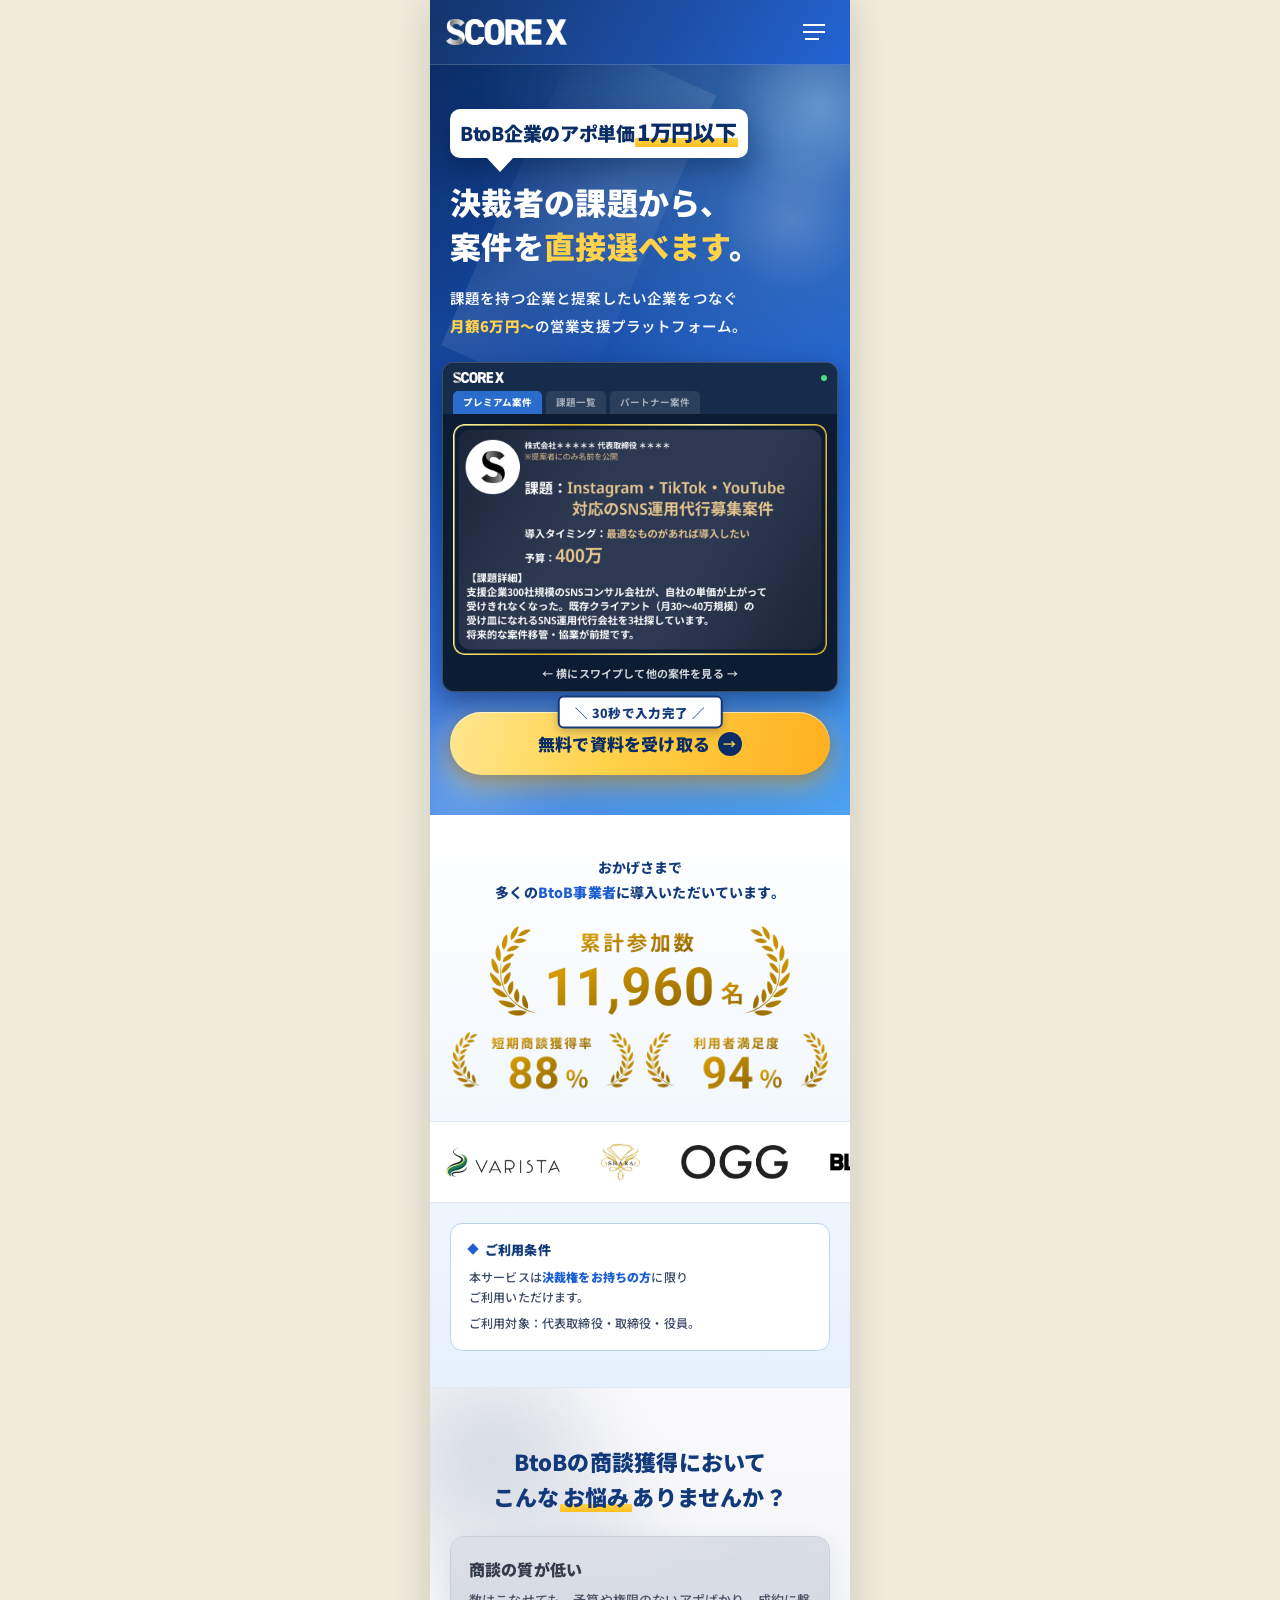
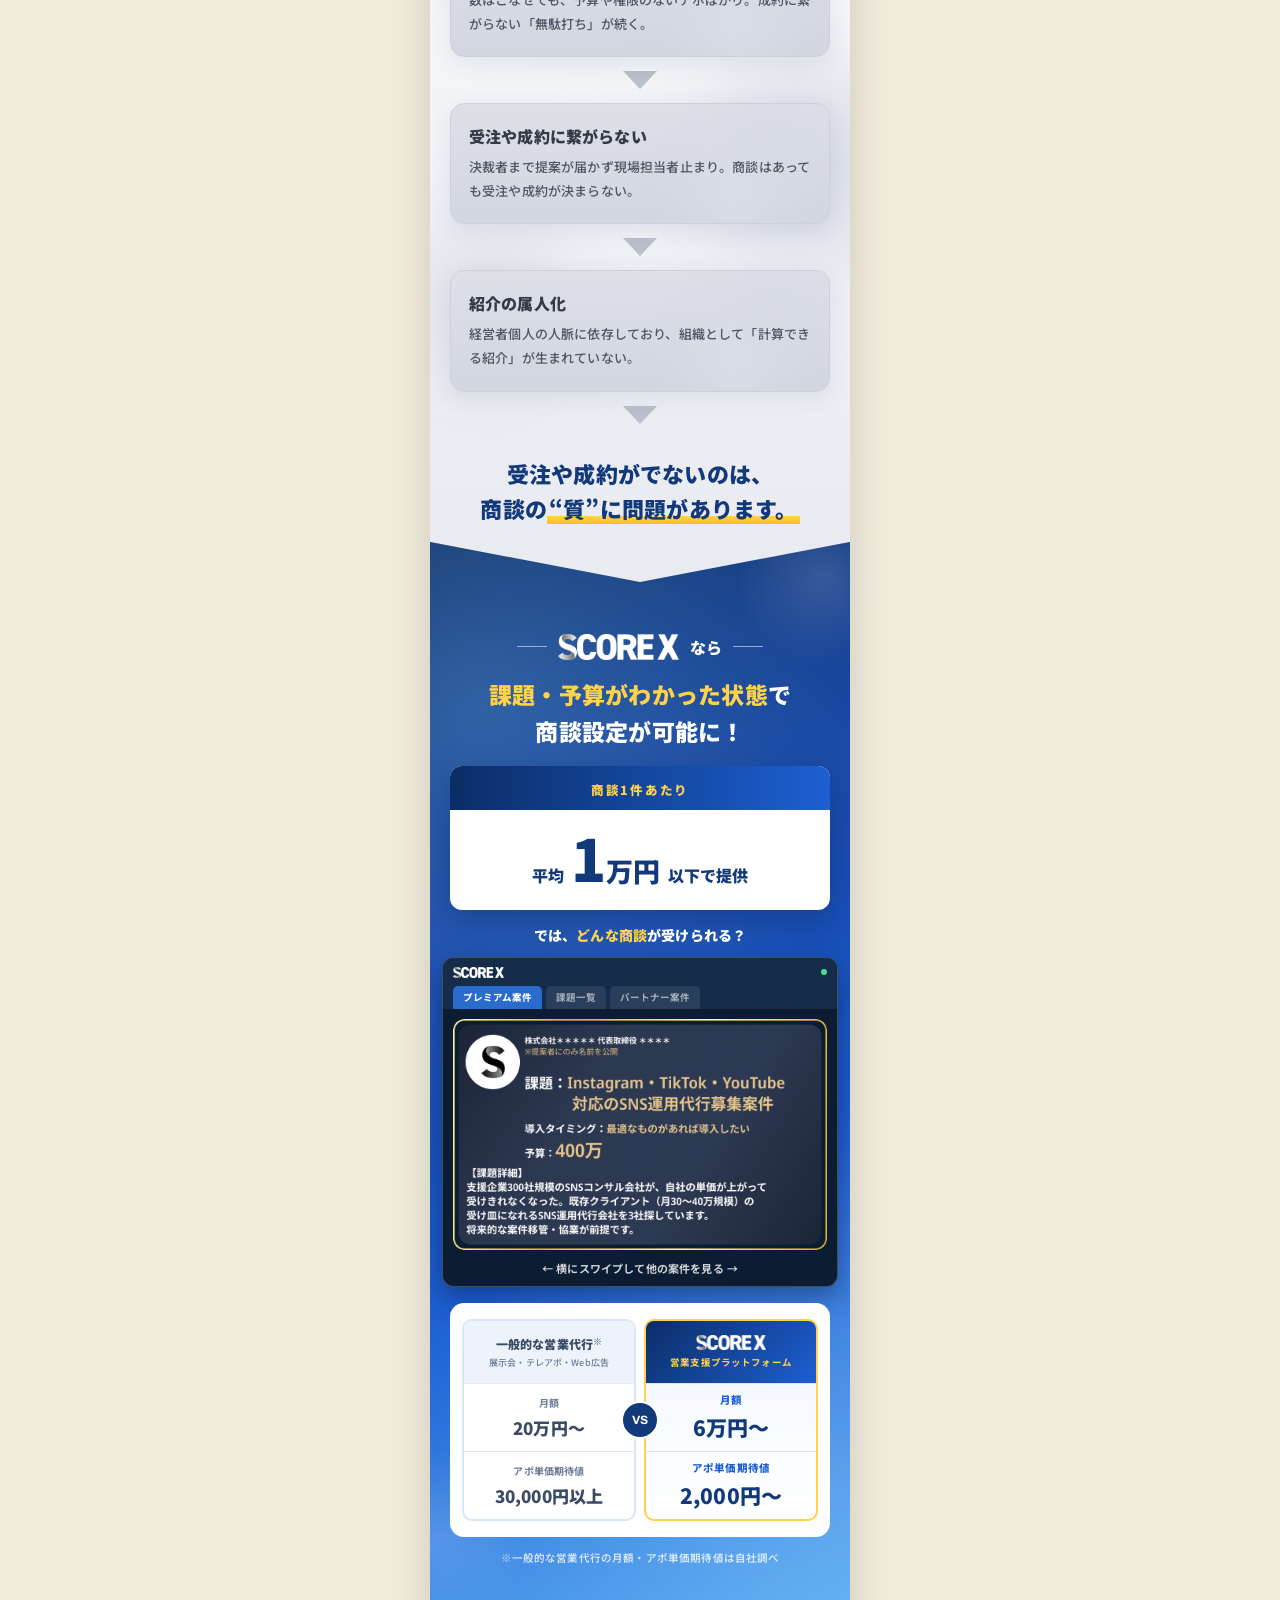
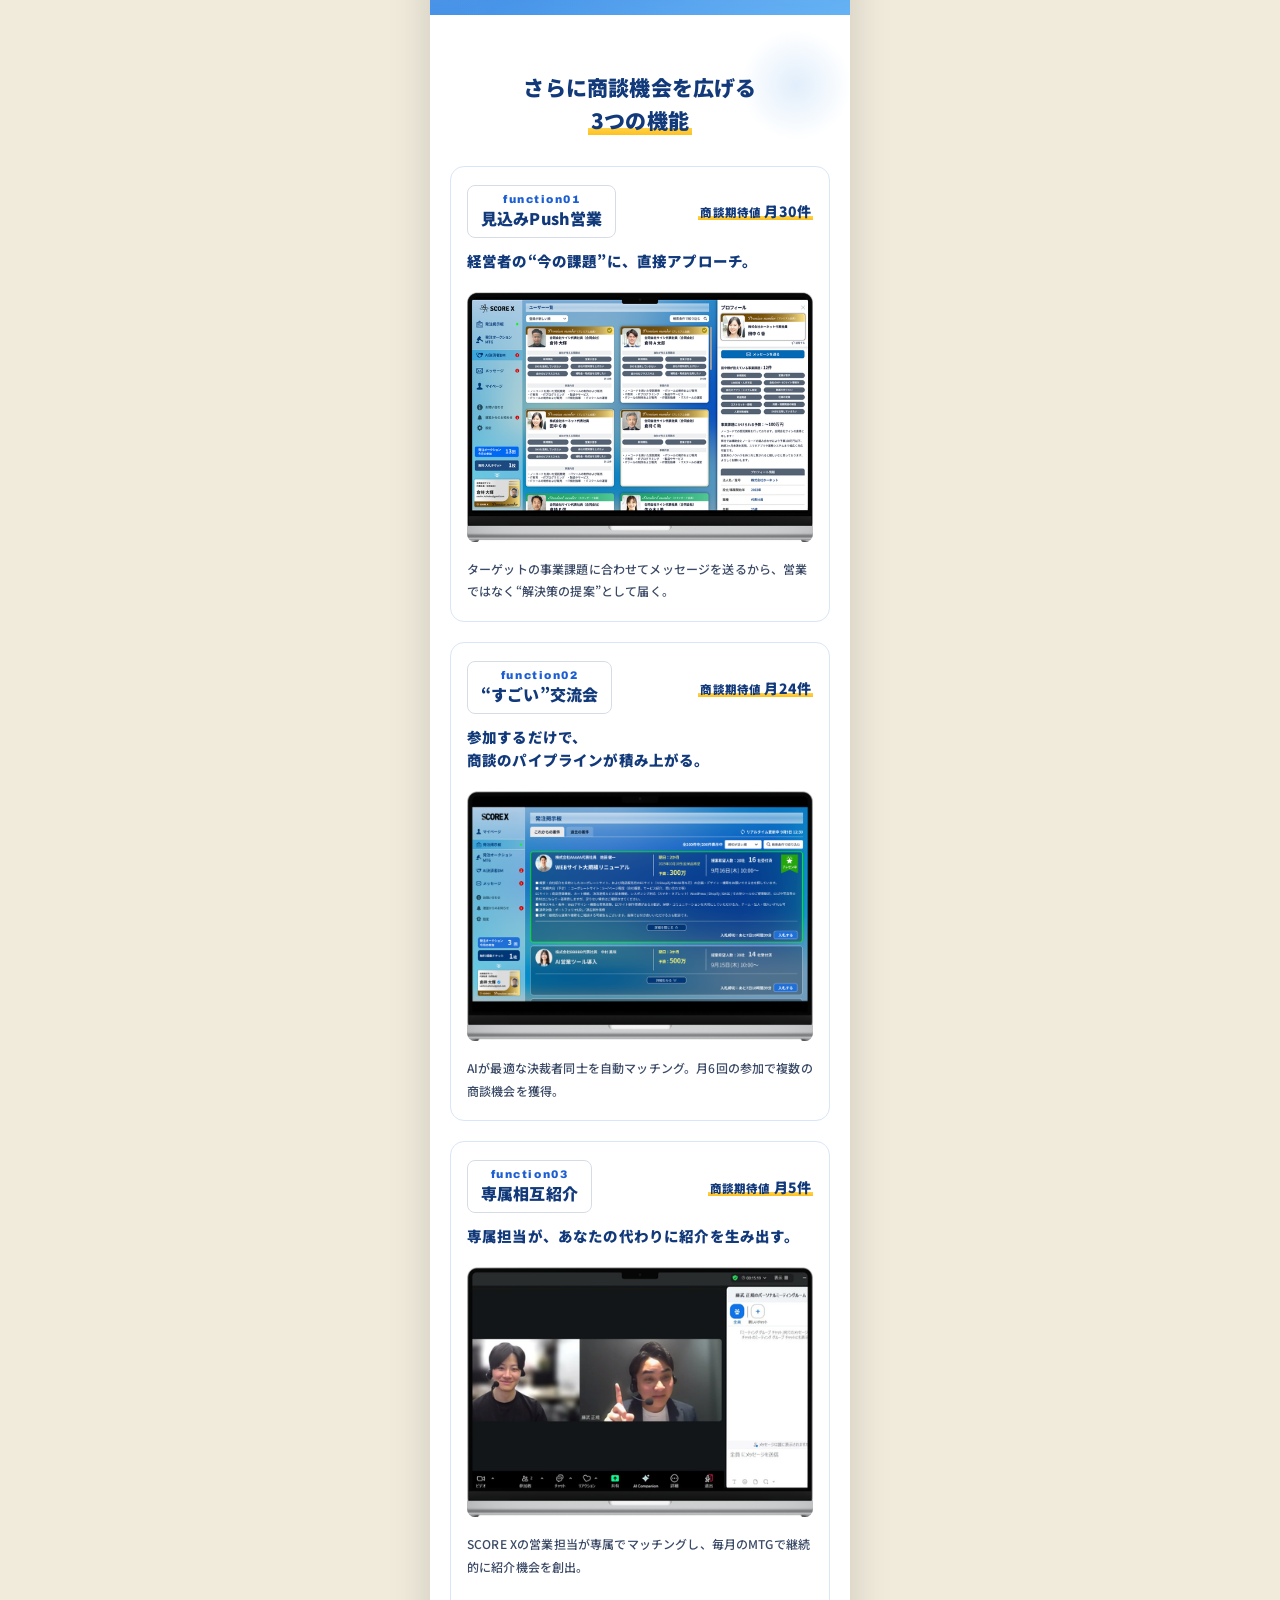
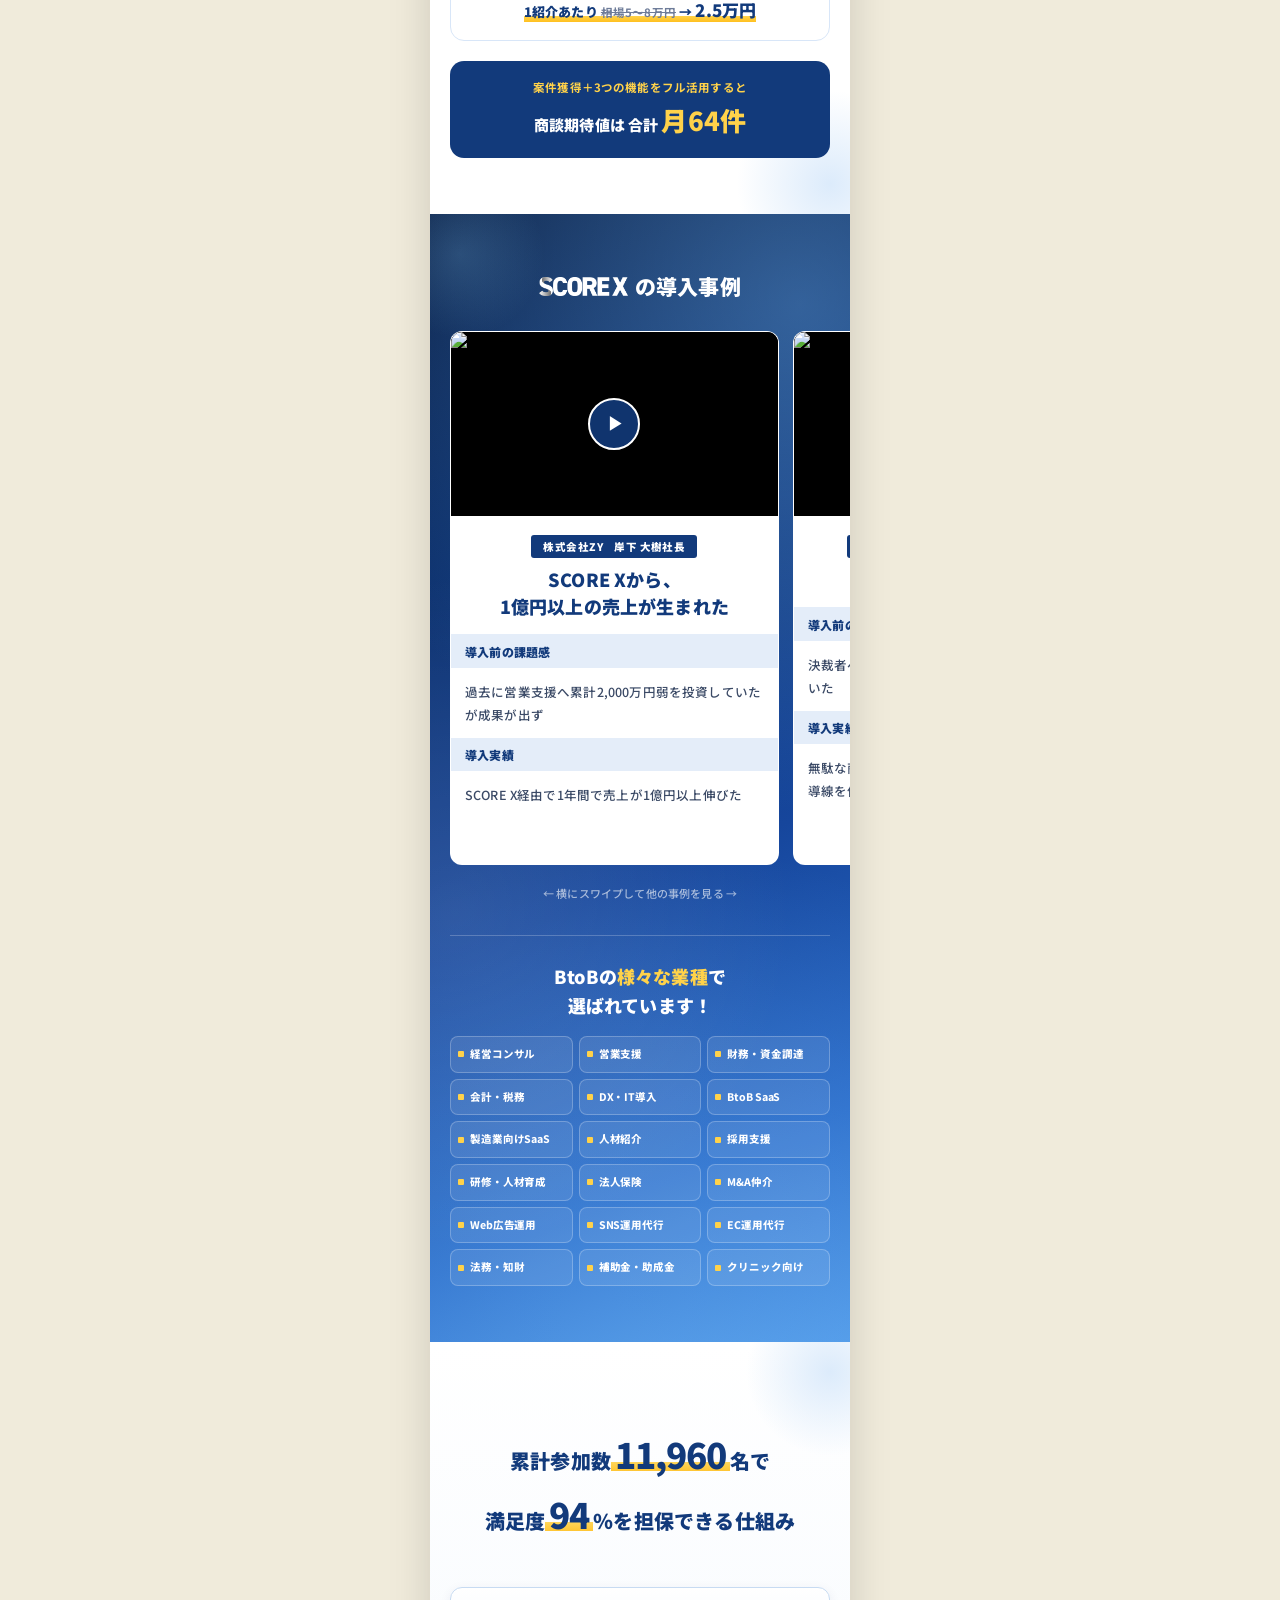
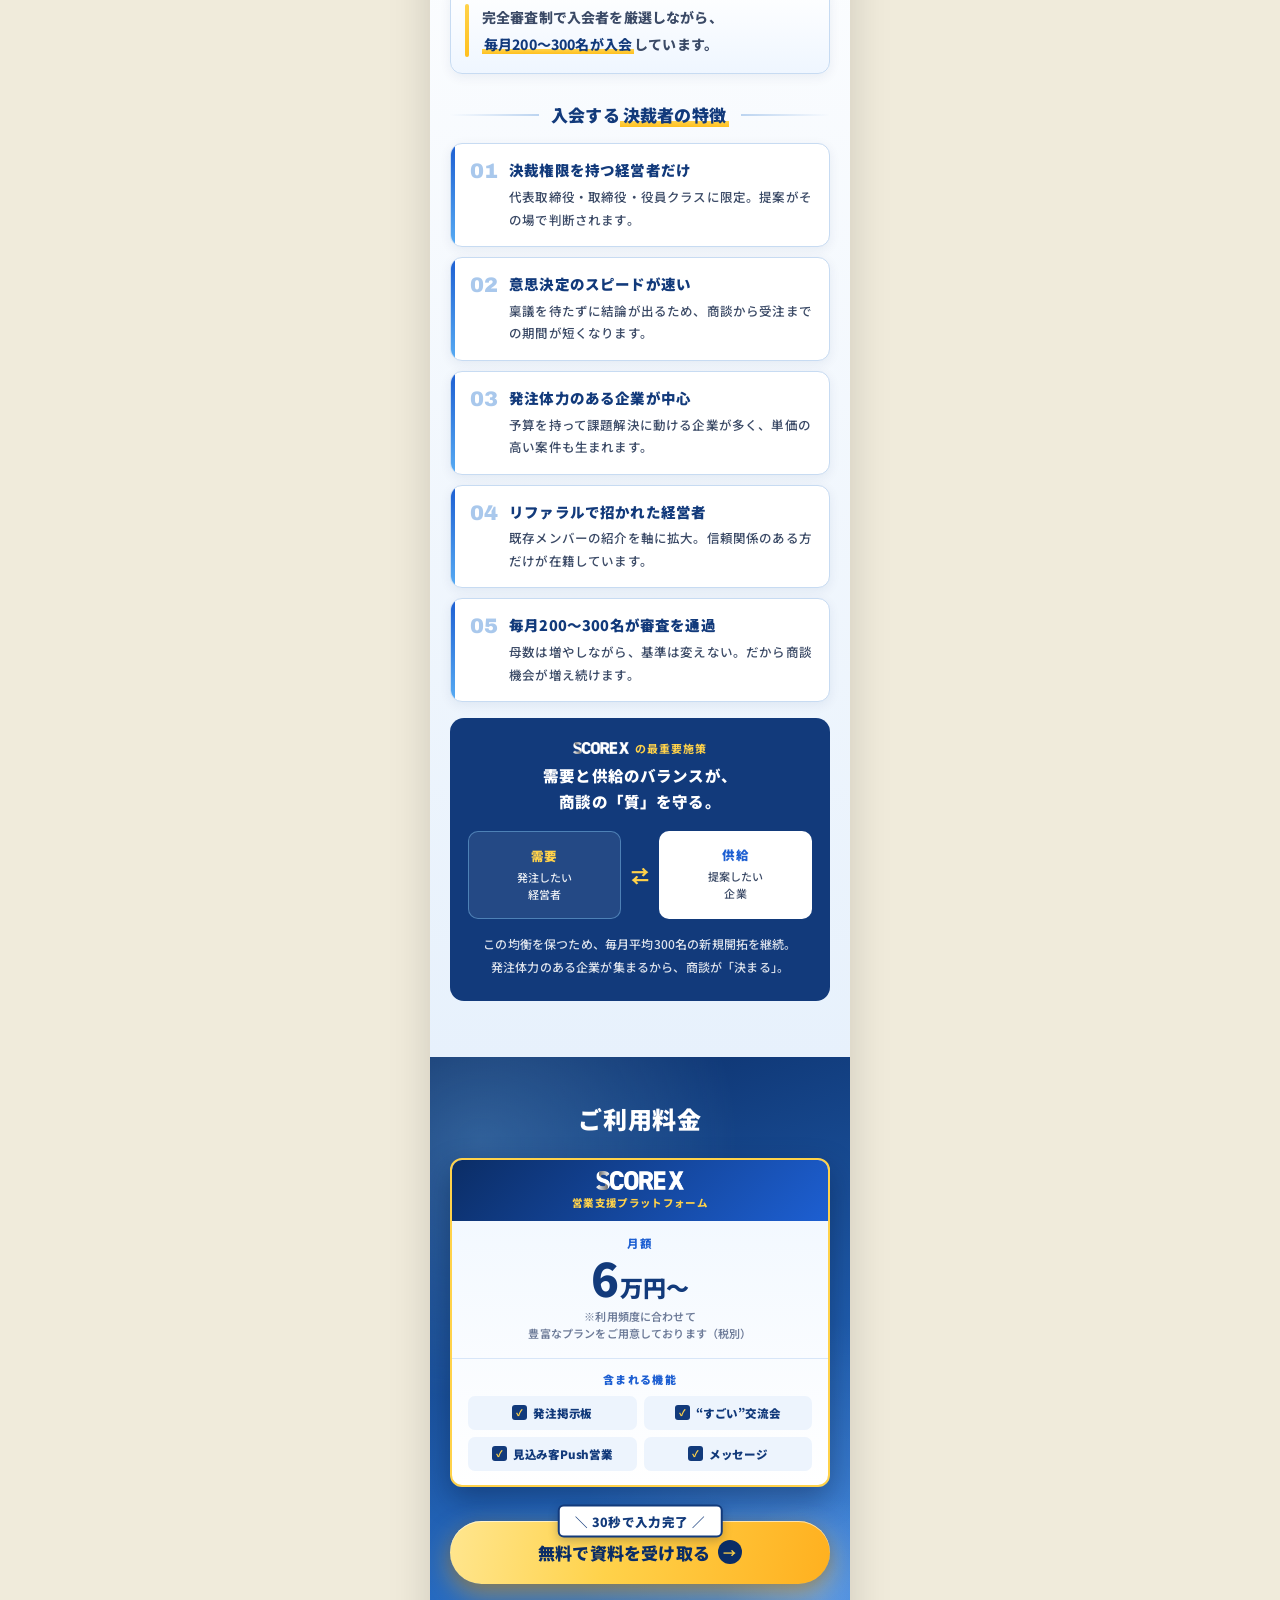
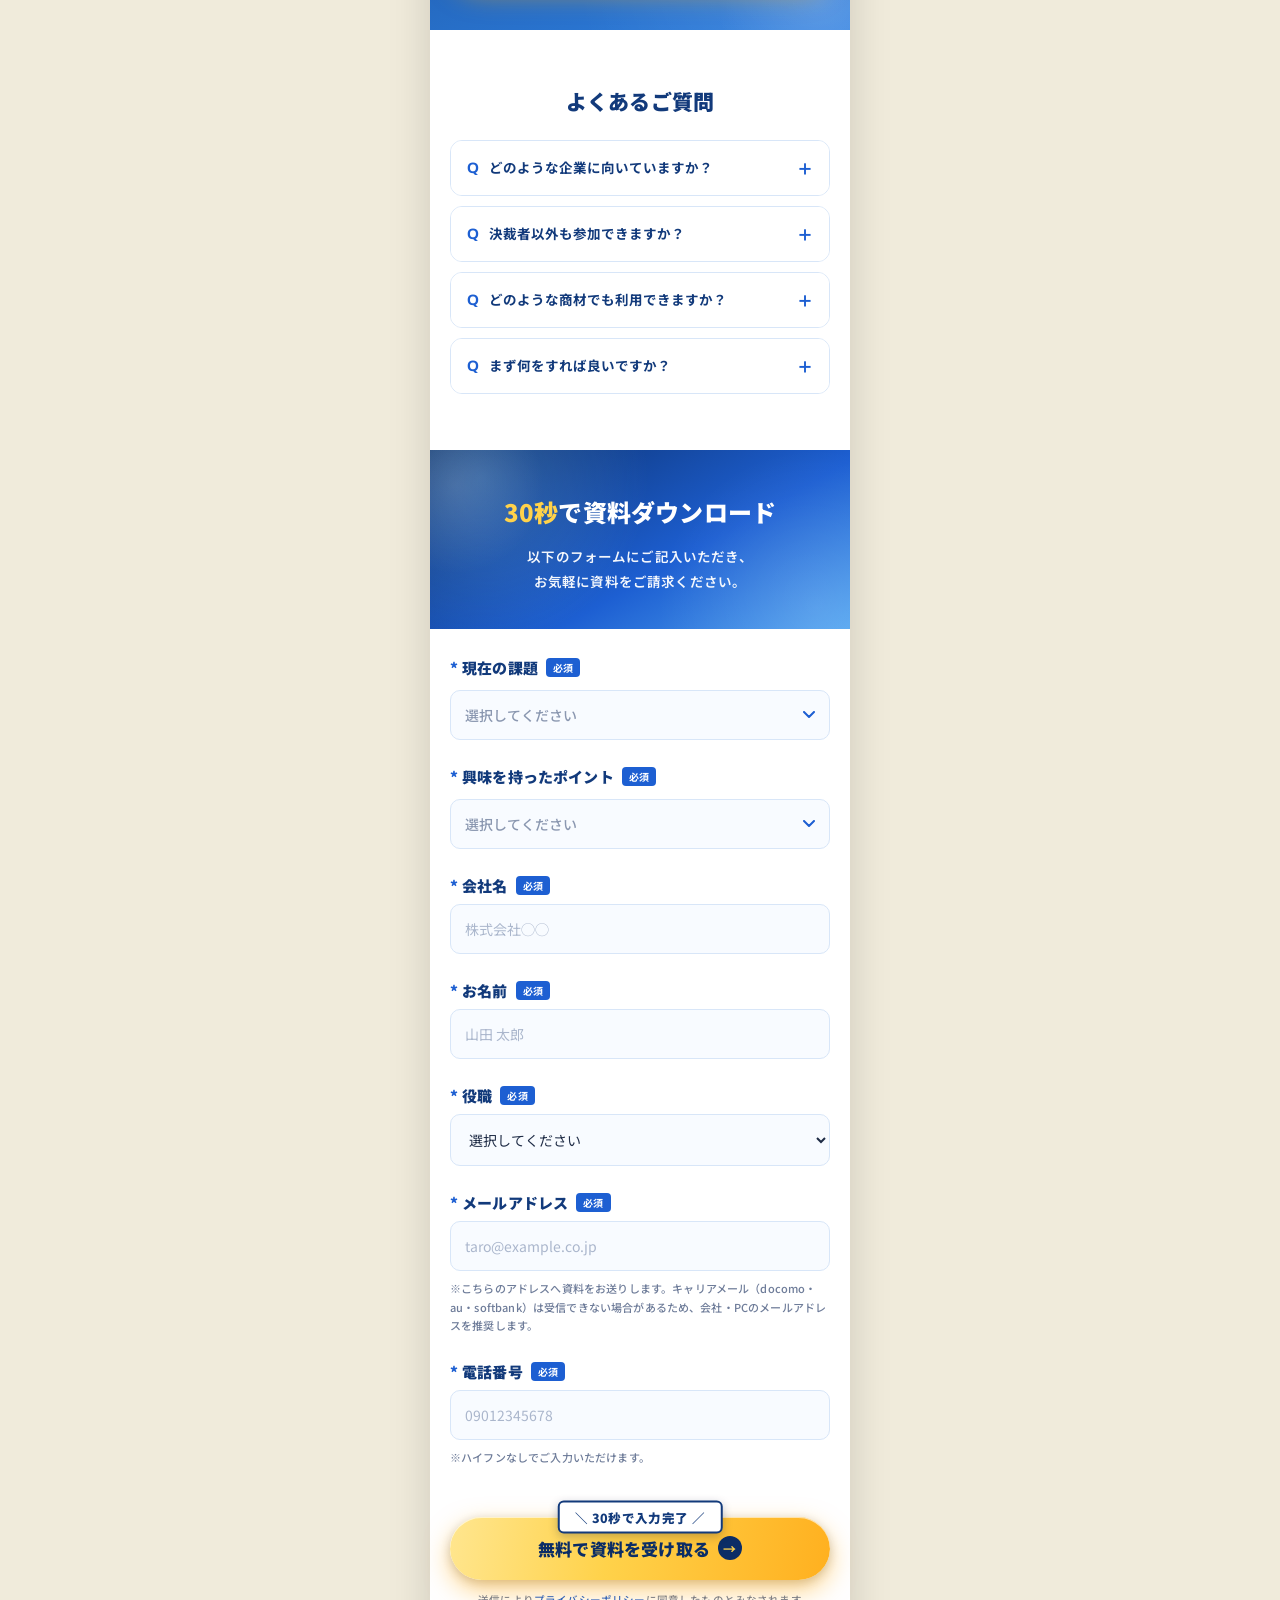
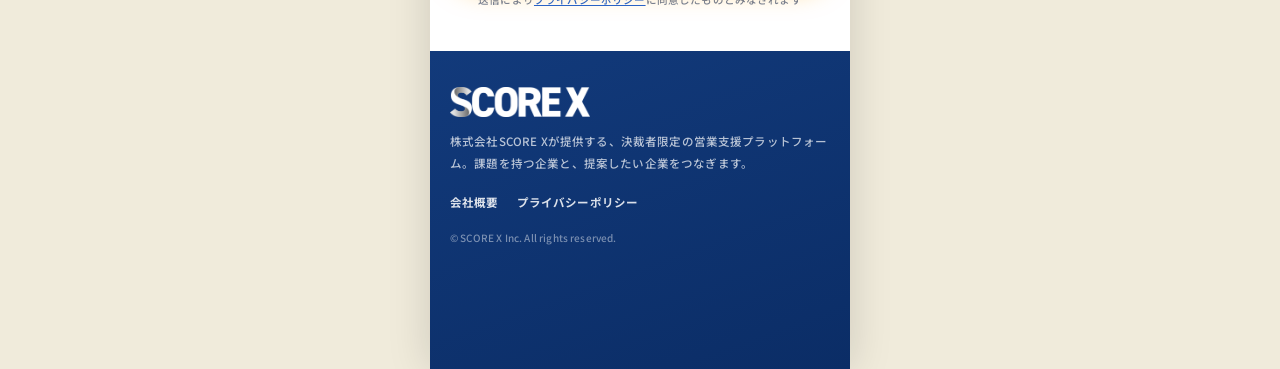
==== index.html @ 6ea9eb95 "Lead the case sliders with the Instagram case Moves the Instagram・TikTok・YouTube SNS運用代行 card to the" ====
<!DOCTYPE html>
<html lang="ja">
<head>
<meta charset="UTF-8">
<meta name="viewport" content="width=device-width, initial-scale=1">
<!-- Google Tag Manager -->
<script>(function(w,d,s,l,i){w[l]=w[l]||[];w[l].push({'gtm.start':
new Date().getTime(),event:'gtm.js'});var f=d.getElementsByTagName(s)[0],
j=d.createElement(s),dl=l!='dataLayer'?'&l='+l:'';j.async=true;j.src=
'https://www.googletagmanager.com/gtm.js?id='+i+dl;f.parentNode.insertBefore(j,f);
})(window,document,'script','dataLayer','GTM-TBVCL29K');</script>
<!-- End Google Tag Manager -->
<title>SCORE X｜決裁者の課題から商談獲得できる営業支援プラットフォーム</title>
<link rel="preconnect" href="https://fonts.googleapis.com">
<link href="https://fonts.googleapis.com/css2?family=Archivo:wght@600;700;800;900&family=Noto+Sans+JP:wght@400;500;700;900&display=swap" rel="stylesheet">
<link rel="stylesheet" href="css/style.css?v=20260914d">
</head>
<body>
<!-- Google Tag Manager (noscript) -->
<noscript><iframe src="https://www.googletagmanager.com/ns.html?id=GTM-TBVCL29K"
height="0" width="0" style="display:none;visibility:hidden"></iframe></noscript>
<!-- End Google Tag Manager (noscript) -->
<div style="max-width:420px;margin:0 auto;background:#ffffff;box-shadow:0 0 40px rgba(0,0,0,0.15);position:relative">

  <!-- ヘッダー -->
  <header style="position:sticky;top:0;z-index:50;display:flex;align-items:center;justify-content:space-between;padding:12px 16px;background:linear-gradient(120deg,rgba(11,45,102,0.97),rgba(29,95,210,0.97));backdrop-filter:blur(6px);border-bottom:1px solid rgba(255,255,255,0.18)">
    <div style="display:flex;align-items:center;gap:8px">
      <img src="img/img-logo-black.png" alt="SCORE X" style="height:26px;display:block;filter:invert(1)">
    </div>
    <button id="menuBtn" type="button" aria-label="メニュー" style="width:40px;height:40px;border:none;background:none;display:flex;flex-direction:column;align-items:center;justify-content:center;gap:5px;cursor:pointer">
      <span style="display:block;width:22px;height:2px;background:#fff"></span>
      <span style="display:block;width:22px;height:2px;background:#fff"></span>
      <span style="display:block;width:14px;height:2px;background:#fff;align-self:flex-end;margin-right:9px"></span>
    </button>
  </header>
  <nav id="mobileMenu" style="display:none;position:sticky;top:56px;z-index:49;background:#123A7B;color:#fff;padding:8px 0">
      <div style="display:flex;flex-direction:column">
        <a href="#problem" style="color:#fff;padding:13px 20px;border-bottom:1px solid rgba(255,255,255,0.12);font-size:14px;font-weight:700">よくあるお悩み</a>
        <a href="#solution" style="color:#fff;padding:13px 20px;border-bottom:1px solid rgba(255,255,255,0.12);font-size:14px;font-weight:700;display:flex;align-items:center;gap:5px"><img src="img/img-logo-black.png" alt="SCORE X" style="height:13px;display:inline-block;vertical-align:0;filter:invert(1)">なら</a>
        <a href="#feature" style="color:#fff;padding:13px 20px;border-bottom:1px solid rgba(255,255,255,0.12);font-size:14px;font-weight:700">商談獲得機能</a>
        <a href="#case" style="color:#fff;padding:13px 20px;border-bottom:1px solid rgba(255,255,255,0.12);font-size:14px;font-weight:700">導入事例</a>
        <a href="#price" style="color:#fff;padding:13px 20px;border-bottom:1px solid rgba(255,255,255,0.12);font-size:14px;font-weight:700">ご利用料金</a>
        <a href="#faq" style="color:#fff;padding:13px 20px;font-size:14px;font-weight:700">よくあるご質問</a>
      </div>
    </nav>

  <!-- FV -->
  <section id="fv" style="position:relative;overflow:hidden;background:linear-gradient(150deg,#0B2D66 0%,#1D5FD2 60%,#4FA3F0 100%);color:#fff;padding:44px 20px 40px">
      <div style="position:absolute;inset:0;pointer-events:none;overflow:hidden">
        <div style="position:absolute;inset:0;background:radial-gradient(circle at 88% 10%,rgba(143,212,255,0.30),transparent 42%),radial-gradient(circle at 5% 95%,rgba(255,255,255,0.14),transparent 38%)"></div>
        <div style="position:absolute;top:-70px;right:-80px;width:220px;height:220px;background:radial-gradient(circle,rgba(255,255,255,0.16),transparent 66%);border-radius:50%"></div>
        <div style="position:absolute;top:-46px;right:-56px;width:172px;height:172px;background:radial-gradient(circle,rgba(143,212,255,0.22),transparent 66%);border-radius:50%"></div>
        <div style="position:absolute;bottom:-90px;left:-90px;width:240px;height:240px;background:radial-gradient(circle,rgba(255,255,255,0.10),transparent 66%);border-radius:50%"></div>
        <div style="position:absolute;bottom:-70px;left:-70px;width:200px;height:200px;background:radial-gradient(circle,rgba(143,212,255,0.16),transparent 66%);border-radius:50%"></div>
        <div style="position:absolute;top:120px;right:24px;width:70px;height:70px;background:radial-gradient(circle,rgba(255,255,255,0.16),transparent 65%);transform:scale(2.2)"></div>
        <span style="position:absolute;top:26px;left:18px;color:rgba(143,212,255,0.8);font-weight:900;font-size:15px"></span>
        <span style="position:absolute;top:52%;right:12px;color:rgba(255,255,255,0.55);font-weight:900;font-size:13px"></span>
        <div style="position:absolute;top:0;left:34%;width:150px;height:340px;background:linear-gradient(115deg,rgba(255,255,255,0) 0%,rgba(255,255,255,0.10) 50%,rgba(255,255,255,0) 100%);transform:rotate(24deg);transform-origin:top"></div>
      </div>
    <div style="position:relative">
      <p style="margin:0 -12px 22px 0;position:relative;display:inline-block;background:#fff;border-radius:10px;padding:11px 10px;font-size:min(19px,5.3vw);font-weight:900;color:#0B2D66;letter-spacing:-0.015em;line-height:1.4;white-space:nowrap;box-shadow:0 10px 28px rgba(4,18,50,0.36)">BtoB企業のアポ単価<span style="background:linear-gradient(transparent 72%,#FFD24A 72%,#FFC01F 100%);padding:0 2px;font-size:1.16em;line-height:1">1万円以下</span><span style="position:absolute;left:36px;bottom:-14px;width:0;height:0;border-left:14px solid transparent;border-right:14px solid transparent;border-top:15px solid #fff"></span></p>
      <h1 style="margin:0 0 16px;font-size:31px;font-weight:900;line-height:1.42;letter-spacing:0.01em;text-wrap:pretty">決裁者の課題から、<br>案件を<span style="color:#FFD24A">直接選べます</span>。</h1>
      <p style="margin:0 0 22px;font-size:14.5px;line-height:1.95;font-weight:600;color:rgba(255,255,255,0.96)">課題を持つ企業と提案したい企業をつなぐ<br><strong style="color:#FFD24A;font-weight:900">月額6万円〜</strong>の営業支援プラットフォーム。</p>
      <!-- 案件デモスライド -->
      <div class="board-ui" style="border-radius:12px;overflow:hidden;background:#0C1C33;border:1px solid rgba(255,255,255,0.22);box-shadow:0 10px 26px rgba(4,18,50,0.40);margin:0 -8px 20px">
        <div style="background:#152C4B;padding:9px 10px 0">
          <div style="display:flex;align-items:center;gap:7px;margin-bottom:8px">
            <img src="img/img-logo-black.png" alt="SCORE X" style="height:11px;display:block;filter:invert(1);flex-shrink:0">
            <span class="board-live" style="margin-left:auto;width:6px;height:6px;border-radius:50%;background:#4ADE80;flex-shrink:0"></span>
          </div>
          <div style="display:flex;gap:4px;align-items:flex-end">
            <button type="button" class="board-tab is-active" data-cat="premium">プレミアム案件</button>
            <button type="button" class="board-tab" data-cat="all">課題一覧</button>
            <button type="button" class="board-tab" data-cat="partner">パートナー案件</button>
          </div>
        </div>
        <div class="board-track" style="display:flex;gap:10px;overflow-x:auto;scroll-snap-type:x mandatory;padding:10px;-webkit-overflow-scrolling:touch;scrollbar-width:none">
          <img src="img/img-board-sns.png" data-cat="premium partner all" alt="SNS運用代行の募集案件" style="flex:0 0 100%;width:100%;height:auto;border-radius:10px;display:block;scroll-snap-align:center">
          <img src="img/img-board-sns-influencer.png" data-cat="premium all" alt="ママ向けインフルエンサーマーケ会社の募集案件" style="flex:0 0 100%;width:100%;height:auto;border-radius:10px;display:block;scroll-snap-align:center">
          <img src="img/img-board-recruit.png" data-cat="premium all" alt="採用プラットフォーム開発の募集案件" style="flex:0 0 100%;width:100%;height:auto;border-radius:10px;display:block;scroll-snap-align:center">
          <img src="img/img-board-ec.png" data-cat="premium partner all" alt="ECコンサルタント・代行会社の募集案件" style="flex:0 0 100%;width:100%;height:auto;border-radius:10px;display:block;scroll-snap-align:center">
        </div>
        <p style="margin:0;padding:0 10px 10px;text-align:center;font-size:11px;font-weight:700;color:rgba(255,255,255,0.8)">← 横にスワイプして他の案件を見る →</p>
      </div>
        <div style="position:relative;margin-top:20px">
          <span style="position:absolute;top:0;left:50%;transform:translate(-50%,-50%);z-index:2;display:inline-block;background:#fff;color:#123A7B;border:2px solid #123A7B;font-size:12.5px;font-weight:900;letter-spacing:0.03em;padding:5px 15px;border-radius:6px;box-shadow:0 3px 10px rgba(6,26,66,0.25);white-space:nowrap">＼ 30秒で入力完了 ／</span>
        <a href="#form" style="display:flex;align-items:center;justify-content:center;gap:8px;background:linear-gradient(100deg,#FFE68F 0%,#FFD24A 42%,#FFB01F 100%);color:#0B2D66;font-size:17px;font-weight:900;letter-spacing:0.01em;padding:19px 22px;border-radius:100px;box-shadow:0 10px 26px rgba(255,168,10,0.5),0 3px 10px rgba(6,26,66,0.22),inset 0 1px 0 rgba(255,255,255,0.6)" class="cta">無料で資料を受け取る<span style="display:inline-flex;width:24px;height:24px;border-radius:50%;background:#0B2D66;color:#FFD24A;align-items:center;justify-content:center;font-size:13px;font-weight:700;flex-shrink:0">→</span></a>
      </div>
    </div>
  </section>

  <!-- 権威性 -->
  <section style="padding:40px 20px 36px;background:linear-gradient(180deg,#FFFFFF 0%,#E7F1FC 100%);border-bottom:1px solid #E2E9F4">
    <p style="margin:0 0 18px;text-align:center;font-size:14px;font-weight:800;line-height:1.75;color:#123A7B">おかげさまで<br>多くの<strong style="color:#1D5FD2">BtoB事業者</strong>に導入いただいています。</p>
    <div style="display:flex;flex-direction:column;gap:8px;margin-bottom:22px">
      <div style="padding:4px 0;text-align:center">
        <img src="img/img-stat-members.png" alt="累計参加数 11,960名" style="width:100%;max-width:300px;display:block;margin:0 auto">
      </div>
      <div style="display:grid;grid-template-columns:1fr 1fr;gap:8px">
        <div style="padding:4px 2px;display:flex;align-items:center;justify-content:center">
          <img src="img/img-stat-rate.png" alt="短期商談獲得率 88%" style="width:100%;display:block">
        </div>
        <div style="padding:4px 2px;display:flex;align-items:center;justify-content:center">
          <img src="img/img-stat-3.png" alt="利用者満足度 94%" style="width:100%;display:block">
        </div>
      </div>
    </div>
    <div style="overflow:hidden;margin:0 -20px 20px;padding:4px 0;border-top:1px solid #E2E9F4;border-bottom:1px solid #E2E9F4;background:#fff">
      <div style="display:flex;gap:10px;width:max-content;animation:marquee 26s linear infinite;padding:10px 0;align-items:center">
        <div style="height:52px;padding:6px 14px;background:#fff;display:flex;align-items:center;justify-content:center;box-sizing:border-box"><img src="img/img-logo-varista.png" alt="導入企業ロゴ" style="max-height:38px;max-width:118px;display:block"></div>
        <div style="height:52px;padding:6px 14px;background:#fff;display:flex;align-items:center;justify-content:center;box-sizing:border-box"><img src="img/img-logo-shara.png" alt="導入企業ロゴ" style="max-height:38px;max-width:118px;display:block"></div>
        <div style="height:52px;padding:6px 14px;background:#fff;display:flex;align-items:center;justify-content:center;box-sizing:border-box"><img src="img/img-logo-ogg.png" alt="導入企業ロゴ" style="max-height:38px;max-width:118px;display:block"></div>
        <div style="height:52px;padding:6px 14px;background:#fff;display:flex;align-items:center;justify-content:center;box-sizing:border-box"><img src="img/img-logo-bluestoke.png" alt="導入企業ロゴ" style="max-height:38px;max-width:118px;display:block"></div>
        <div style="height:52px;padding:6px 14px;background:#fff;display:flex;align-items:center;justify-content:center;box-sizing:border-box"><img src="img/img-logo-eifer.png" alt="導入企業ロゴ" style="max-height:38px;max-width:118px;display:block"></div>
        <div style="height:52px;padding:6px 14px;background:#fff;display:flex;align-items:center;justify-content:center;box-sizing:border-box"><img src="img/img-logo-tera.png" alt="導入企業ロゴ" style="max-height:38px;max-width:118px;display:block"></div>
        <div style="height:52px;padding:6px 14px;background:#fff;display:flex;align-items:center;justify-content:center;box-sizing:border-box"><img src="img/img-logo-zy.png" alt="導入企業ロゴ" style="max-height:38px;max-width:118px;display:block"></div>
        <div style="height:52px;padding:6px 14px;background:#fff;display:flex;align-items:center;justify-content:center;box-sizing:border-box"><img src="img/img-logo-stellar.png" alt="導入企業ロゴ" style="max-height:38px;max-width:118px;display:block"></div>
        <div style="height:52px;padding:6px 14px;background:#fff;display:flex;align-items:center;justify-content:center;box-sizing:border-box"><img src="img/img-logo-varista.png" alt="導入企業ロゴ" style="max-height:38px;max-width:118px;display:block"></div>
        <div style="height:52px;padding:6px 14px;background:#fff;display:flex;align-items:center;justify-content:center;box-sizing:border-box"><img src="img/img-logo-shara.png" alt="導入企業ロゴ" style="max-height:38px;max-width:118px;display:block"></div>
        <div style="height:52px;padding:6px 14px;background:#fff;display:flex;align-items:center;justify-content:center;box-sizing:border-box"><img src="img/img-logo-ogg.png" alt="導入企業ロゴ" style="max-height:38px;max-width:118px;display:block"></div>
        <div style="height:52px;padding:6px 14px;background:#fff;display:flex;align-items:center;justify-content:center;box-sizing:border-box"><img src="img/img-logo-bluestoke.png" alt="導入企業ロゴ" style="max-height:38px;max-width:118px;display:block"></div>
        <div style="height:52px;padding:6px 14px;background:#fff;display:flex;align-items:center;justify-content:center;box-sizing:border-box"><img src="img/img-logo-eifer.png" alt="導入企業ロゴ" style="max-height:38px;max-width:118px;display:block"></div>
        <div style="height:52px;padding:6px 14px;background:#fff;display:flex;align-items:center;justify-content:center;box-sizing:border-box"><img src="img/img-logo-tera.png" alt="導入企業ロゴ" style="max-height:38px;max-width:118px;display:block"></div>
        <div style="height:52px;padding:6px 14px;background:#fff;display:flex;align-items:center;justify-content:center;box-sizing:border-box"><img src="img/img-logo-zy.png" alt="導入企業ロゴ" style="max-height:38px;max-width:118px;display:block"></div>
        <div style="height:52px;padding:6px 14px;background:#fff;display:flex;align-items:center;justify-content:center;box-sizing:border-box"><img src="img/img-logo-stellar.png" alt="導入企業ロゴ" style="max-height:38px;max-width:118px;display:block"></div>
      </div>
    </div>
    <div style="background:#fff;border:1.5px solid #BCD4F0;border-radius:12px;padding:16px 18px">
      <p style="margin:0 0 8px;font-size:13px;font-weight:900;color:#123A7B;display:flex;align-items:center;gap:8px"><span style="width:8px;height:8px;background:#1D5FD2;transform:rotate(45deg);flex-shrink:0"></span>ご利用条件</p>
      <p style="margin:0 0 6px;font-size:12px;line-height:1.7;color:#3B4A66">本サービスは<strong style="color:#1D5FD2">決裁権をお持ちの方</strong>に限り<br>ご利用いただけます。</p>
      <p style="margin:0;font-size:12px;line-height:1.7;color:#3B4A66">ご利用対象：代表取締役・取締役・役員。</p>
    </div>
  </section>

  <!-- 悩み -->
  <section id="problem" style="position:relative;overflow:hidden;padding:56px 20px 0;background:linear-gradient(180deg,#FAFAFC 0%,#EFF1F6 62%,#E9EBF1 100%)">
      <div style="position:absolute;inset:0;pointer-events:none;overflow:hidden">
        <div style="position:absolute;top:-80px;left:-90px;width:300px;height:300px;background:radial-gradient(circle,#CFD4DE,transparent 66%);border-radius:50%;filter:blur(30px)"></div>
        <div style="position:absolute;top:60px;left:40px;width:220px;height:220px;background:radial-gradient(circle,#D8DCE5,transparent 64%);border-radius:50%;filter:blur(34px)"></div>
        <div style="position:absolute;top:230px;right:-90px;width:290px;height:290px;background:radial-gradient(circle,#CDD2DD,transparent 66%);border-radius:50%;filter:blur(32px)"></div>
        <div style="position:absolute;bottom:120px;left:-60px;width:240px;height:240px;background:radial-gradient(circle,#D5D9E2,transparent 64%);border-radius:50%;filter:blur(36px)"></div>
        <span style="position:absolute;top:26px;right:22px;color:#BCD4F0;font-weight:900;font-size:15px"></span>
      </div>
    <div style="position:relative">
      <h2 style="margin:0 0 22px;text-align:center;font-size:22px;font-weight:900;line-height:1.6;letter-spacing:0.01em;color:#123A7B;text-wrap:pretty">BtoBの商談獲得において<br>こんな<span style="color:#123A7B;background:linear-gradient(transparent 76%,#FFD24A 76%,#FFC01F 100%);padding:0 3px">お悩み</span>ありませんか？</h2>
      <div style="display:flex;flex-direction:column;gap:12px;margin-bottom:20px">
        <div style="position:relative;overflow:hidden;background:linear-gradient(180deg,#DDE0E7 0%,#D2D6DF 100%);border:1px solid #CBD0DA;border-radius:14px;padding:20px 18px;box-shadow:0 6px 22px rgba(58,67,84,0.09);backdrop-filter:blur(3px)">
          <div style="position:absolute;top:-40px;right:-34px;width:170px;height:170px;background:radial-gradient(circle,#D6DAE3,transparent 64%);border-radius:50%;filter:blur(22px);pointer-events:none"></div>
          <div style="position:absolute;bottom:-46px;right:26px;width:140px;height:140px;background:radial-gradient(circle,#DCE0E8,transparent 62%);border-radius:50%;filter:blur(24px);pointer-events:none"></div>
          <div style="position:relative">
            <p style="margin:0 0 7px;font-size:16px;font-weight:900;line-height:1.5;color:#333B49;letter-spacing:0.01em">商談の質が低い</p>
            <p style="margin:0;font-size:13px;font-weight:500;line-height:1.85;color:#4E5666">数はこなせても、予算や権限のないアポばかり。成約に繋がらない「無駄打ち」が続く。</p>
          </div>
        </div>
        <div style="display:flex;justify-content:center;padding:2px 0"><span style="width:0;height:0;border-left:17px solid transparent;border-right:17px solid transparent;border-top:18px solid #B9BFCB"></span></div>
        <div style="position:relative;overflow:hidden;background:linear-gradient(180deg,#DDE0E7 0%,#D2D6DF 100%);border:1px solid #CBD0DA;border-radius:14px;padding:20px 18px;box-shadow:0 6px 22px rgba(58,67,84,0.09);backdrop-filter:blur(3px)">
          <div style="position:absolute;top:-40px;right:-34px;width:170px;height:170px;background:radial-gradient(circle,#D6DAE3,transparent 64%);border-radius:50%;filter:blur(22px);pointer-events:none"></div>
          <div style="position:absolute;bottom:-46px;right:26px;width:140px;height:140px;background:radial-gradient(circle,#DCE0E8,transparent 62%);border-radius:50%;filter:blur(24px);pointer-events:none"></div>
          <div style="position:relative">
            <p style="margin:0 0 7px;font-size:16px;font-weight:900;line-height:1.5;color:#333B49;letter-spacing:0.01em">受注や成約に繋がらない</p>
            <p style="margin:0;font-size:13px;font-weight:500;line-height:1.85;color:#4E5666">決裁者まで提案が届かず現場担当者止まり。商談はあっても受注や成約が決まらない。</p>
          </div>
        </div>
        <div style="display:flex;justify-content:center;padding:2px 0"><span style="width:0;height:0;border-left:17px solid transparent;border-right:17px solid transparent;border-top:18px solid #B9BFCB"></span></div>
        <div style="position:relative;overflow:hidden;background:linear-gradient(180deg,#DDE0E7 0%,#D2D6DF 100%);border:1px solid #CBD0DA;border-radius:14px;padding:20px 18px;box-shadow:0 6px 22px rgba(58,67,84,0.09);backdrop-filter:blur(3px)">
          <div style="position:absolute;top:-40px;right:-34px;width:170px;height:170px;background:radial-gradient(circle,#D6DAE3,transparent 64%);border-radius:50%;filter:blur(22px);pointer-events:none"></div>
          <div style="position:absolute;bottom:-46px;right:26px;width:140px;height:140px;background:radial-gradient(circle,#DCE0E8,transparent 62%);border-radius:50%;filter:blur(24px);pointer-events:none"></div>
          <div style="position:relative">
            <p style="margin:0 0 7px;font-size:16px;font-weight:900;line-height:1.5;color:#333B49;letter-spacing:0.01em">紹介の属人化</p>
            <p style="margin:0;font-size:13px;font-weight:500;line-height:1.85;color:#4E5666">経営者個人の人脈に依存しており、組織として「計算できる紹介」が生まれていない。</p>
          </div>
        </div>
        <div style="display:flex;justify-content:center;padding:2px 0"><span style="width:0;height:0;border-left:17px solid transparent;border-right:17px solid transparent;border-top:18px solid #B9BFCB"></span></div>
      </div>
    </div>
    <div style="position:relative;margin:2px -20px 0;background:transparent;color:#123A7B;padding:10px 24px 16px;text-align:center">
      <p style="margin:0;font-size:22px;font-weight:900;line-height:1.6;letter-spacing:0.01em;text-wrap:pretty">受注や成約がでないのは、<br>商談の<span style="color:#123A7B;font-weight:900;background:linear-gradient(transparent 76%,#FFD24A 76%,#FFC01F 100%);padding:0 2px;-webkit-box-decoration-break:clone;box-decoration-break:clone">“質”に問題があります。</span></p>
    </div>
  </section>

  <!-- 解決方針 -->
  <section id="solution" style="position:relative;overflow:hidden;background:linear-gradient(158deg,#0B2D66 0%,#1747A8 32%,#1D5FD2 62%,#57ABF3 100%);color:#fff;padding:92px 20px 48px">
      <div style="position:absolute;top:0;left:0;right:0;height:40px;background:#E9EBF1;-webkit-clip-path:polygon(0 -100%,100% -100%,100% 0,50% 100%,0 0);clip-path:polygon(0 -100%,100% -100%,100% 0,50% 100%,0 0);z-index:4;pointer-events:none"></div>
      <div style="position:absolute;inset:0;pointer-events:none;overflow:hidden">
        <div style="position:absolute;inset:0;background:radial-gradient(circle at 12% 15%,rgba(143,212,255,0.26),transparent 42%),radial-gradient(circle at 92% 88%,rgba(255,255,255,0.12),transparent 38%)"></div>
        <div style="position:absolute;top:-60px;right:-70px;width:190px;height:190px;background:radial-gradient(circle,rgba(255,255,255,0.14),transparent 66%);border-radius:50%"></div>
        <div style="position:absolute;bottom:30px;left:-40px;width:90px;height:90px;background:radial-gradient(circle,rgba(255,255,255,0.14),transparent 65%);transform:scale(2.2)"></div>
        <span style="position:absolute;top:30px;left:20px;color:rgba(255,255,255,0.6);font-weight:900;font-size:14px"></span>
        <span style="position:absolute;bottom:60px;right:20px;color:rgba(143,212,255,0.8);font-weight:900;font-size:15px"></span>
      </div>
    <div style="position:relative">
      <div style="display:flex;align-items:center;justify-content:center;gap:11px;margin:0 0 16px">
        <span style="width:30px;height:1px;background:rgba(255,255,255,0.55)"></span>
        <img src="img/img-logo-black.png" alt="SCORE X" style="height:26px;display:block;filter:invert(1)">
        <span style="font-size:16px;font-weight:900;color:#fff">なら</span>
        <span style="width:30px;height:1px;background:rgba(255,255,255,0.55)"></span>
      </div>
      <h2 style="margin:0 0 16px;text-align:center;font-size:23px;font-weight:900;line-height:1.62;text-wrap:pretty"><span style="color:#FFD24A">課題・予算がわかった状態</span>で<br>商談設定が可能に！</h2>
      <div style="margin:6px 0 14px;background:#fff;border-radius:12px;box-shadow:0 12px 34px rgba(6,30,80,0.34);overflow:hidden">
        <div style="background:linear-gradient(90deg,#0B2D66,#1D5FD2);padding:10px 8px;text-align:center"><span style="font-size:12.5px;font-weight:900;color:#FFD24A;letter-spacing:0.14em;white-space:nowrap">商談1件あたり</span></div>
        <div style="padding:18px 10px 20px;display:flex;align-items:baseline;justify-content:center;white-space:nowrap">
          <span style="font-size:16px;font-weight:900;color:#123A7B;margin-right:7px">平均</span>
          <span style="font-weight:900;font-size:58px;color:#123A7B;line-height:1;letter-spacing:-0.03em">1</span>
          <span style="font-size:27px;font-weight:900;color:#123A7B;margin:0 7px 0 2px">万円</span>
          <span style="font-size:16px;font-weight:900;color:#123A7B">以下で提供</span>
        </div>
      </div>
      <p style="margin:0 0 10px;text-align:center;font-size:14px;font-weight:900;line-height:1.6;color:#fff;text-wrap:pretty">では、<span style="color:#FFD24A">どんな商談</span>が受けられる？</p>
      <div class="board-ui" style="border-radius:12px;overflow:hidden;background:#0C1C33;border:1px solid rgba(255,255,255,0.22);box-shadow:0 10px 26px rgba(4,18,50,0.40);margin:0 -8px 16px">
        <div style="background:#152C4B;padding:9px 10px 0">
          <div style="display:flex;align-items:center;gap:7px;margin-bottom:8px">
            <img src="img/img-logo-black.png" alt="SCORE X" style="height:11px;display:block;filter:invert(1);flex-shrink:0">
            <span class="board-live" style="margin-left:auto;width:6px;height:6px;border-radius:50%;background:#4ADE80;flex-shrink:0"></span>
          </div>
          <div style="display:flex;gap:4px;align-items:flex-end">
            <button type="button" class="board-tab is-active" data-cat="premium">プレミアム案件</button>
            <button type="button" class="board-tab" data-cat="all">課題一覧</button>
            <button type="button" class="board-tab" data-cat="partner">パートナー案件</button>
          </div>
        </div>
        <div class="board-track" style="display:flex;gap:10px;overflow-x:auto;scroll-snap-type:x mandatory;padding:10px;-webkit-overflow-scrolling:touch;scrollbar-width:none">
          <img src="img/img-board-sns.png" data-cat="premium partner all" alt="SNS運用代行の募集案件" style="flex:0 0 100%;width:100%;height:auto;border-radius:10px;display:block;scroll-snap-align:center">
          <img src="img/img-board-sns-influencer.png" data-cat="premium all" alt="ママ向けインフルエンサーマーケ会社の募集案件" style="flex:0 0 100%;width:100%;height:auto;border-radius:10px;display:block;scroll-snap-align:center">
          <img src="img/img-board-recruit.png" data-cat="premium all" alt="採用プラットフォーム開発の募集案件" style="flex:0 0 100%;width:100%;height:auto;border-radius:10px;display:block;scroll-snap-align:center">
          <img src="img/img-board-ec.png" data-cat="premium partner all" alt="ECコンサルタント・代行会社の募集案件" style="flex:0 0 100%;width:100%;height:auto;border-radius:10px;display:block;scroll-snap-align:center">
        </div>
        <p style="margin:0;padding:0 10px 10px;text-align:center;font-size:11px;font-weight:700;color:rgba(255,255,255,0.8)">← 横にスワイプして他の案件を見る →</p>
      </div>
      <div style="background:#fff;border-radius:14px;padding:16px 12px;color:#1E2B45">
        <div style="position:relative;display:grid;grid-template-columns:1fr 1fr;gap:8px">
          <div style="border:2px solid #D8E6F8;border-radius:10px;overflow:hidden">
            <div style="height:62px;padding:0 6px;display:flex;flex-direction:column;align-items:center;justify-content:center;box-sizing:border-box;background:#EDF3FB"><p style="margin:0;font-size:12px;font-weight:900;color:#3B4A66">一般的な営業代行<span style="font-size:9px;vertical-align:4px">※</span></p><p style="margin:4px 0 0;font-size:9px;color:#6E7C99">展示会・テレアポ・Web広告</p></div>
            <div style="height:68px;padding:0 6px;display:flex;flex-direction:column;align-items:center;justify-content:center;box-sizing:border-box;border-top:1px solid #E2E9F4"><p style="margin:0 0 5px;font-size:10px;font-weight:700;color:#6E7C99">月額</p><p style="margin:0;font-size:17px;font-weight:900;color:#3B4A66">20万円〜</p></div>
            <div style="height:68px;padding:0 6px;display:flex;flex-direction:column;align-items:center;justify-content:center;box-sizing:border-box;border-top:1px solid #E2E9F4"><p style="margin:0 0 5px;font-size:10px;font-weight:700;color:#6E7C99">アポ単価期待値</p><p style="margin:0;font-size:17px;font-weight:900;color:#3B4A66">30,000円以上</p></div>
          </div>
          <div style="border:2px solid #FFD24A;border-radius:10px;overflow:hidden;background:linear-gradient(180deg,#F0F7FF,#fff)">
            <div style="height:62px;padding:0 6px;display:flex;flex-direction:column;align-items:center;justify-content:center;box-sizing:border-box;background:linear-gradient(135deg,#0B2D66,#1D5FD2)"><img src="img/img-logo-black.png" alt="SCORE X" style="height:15px;display:block;filter:invert(1)"><p style="margin:5px 0 0;font-size:9.5px;font-weight:700;color:#FFD24A">営業支援プラットフォーム</p></div>
            <div style="height:68px;padding:0 6px;display:flex;flex-direction:column;align-items:center;justify-content:center;box-sizing:border-box;border-top:1px solid #D8E6F8"><p style="margin:0 0 5px;font-size:10.5px;font-weight:800;color:#1D5FD2">月額</p><p style="margin:0;font-size:21px;font-weight:900;color:#123A7B">6万円〜</p></div>
            <div style="height:68px;padding:0 6px;display:flex;flex-direction:column;align-items:center;justify-content:center;box-sizing:border-box;border-top:1px solid #D8E6F8"><p style="margin:0 0 5px;font-size:10.5px;font-weight:800;color:#1D5FD2">アポ単価期待値</p><p style="margin:0;font-size:21px;font-weight:900;color:#123A7B">2,000円〜</p></div>
          </div>
          <span style="position:absolute;top:50%;left:50%;transform:translate(-50%,-50%);width:34px;height:34px;border-radius:50%;background:#123A7B;color:#fff;display:flex;align-items:center;justify-content:center;font-family:'Archivo','Noto Sans JP',sans-serif;font-weight:700;font-size:12px;border:2px solid #fff">VS</span>
        </div>
      </div>
      <p style="margin:12px 0 0;text-align:center;font-size:10.5px;font-weight:600;line-height:1.7;color:rgba(255,255,255,0.78)">※一般的な営業代行の月額・アポ単価期待値は自社調べ</p>
    </div>
  </section>

  <!-- 3つの機能 -->
  <section id="feature" style="position:relative;overflow:hidden;padding:56px 20px;background:#fff">
      <div style="position:absolute;inset:0;pointer-events:none;overflow:hidden">
        <div style="position:absolute;bottom:-70px;right:-80px;width:200px;height:200px;background:radial-gradient(circle,#DCEBFB,transparent 66%);border-radius:50%"></div>
        <div style="position:absolute;top:40px;right:24px;width:60px;height:60px;background:radial-gradient(circle,#E1EEFB,transparent 65%);transform:scale(2)"></div>
      </div>
    <div style="position:relative">
      <h2 style="margin:0 0 28px;text-align:center;font-size:21px;font-weight:900;line-height:1.6;color:#123A7B">さらに商談機会を広げる<br><span style="background:linear-gradient(transparent 76%,#FFD24A 76%,#FFC01F 100%);padding:0 3px">3つの機能</span></h2>
      <div style="display:flex;flex-direction:column;gap:20px">
        <div style="border:1.5px solid #D8E6F8;border-radius:14px;overflow:hidden">
          <div style="padding:18px 16px 14px">
            <div style="display:flex;align-items:center;justify-content:space-between;gap:8px;margin:0 0 11px">
              <div style="flex-shrink:0;background:#fff;border:1.5px solid #D5DCE6;border-radius:8px;padding:8px 13px;text-align:center">
                <p style="margin:0 0 3px;font-family:'Archivo','Noto Sans JP',sans-serif;font-size:11px;font-weight:900;letter-spacing:0.14em;line-height:1;color:#1D5FD2;white-space:nowrap">function01</p>
                <p style="margin:0;font-size:16px;font-weight:900;letter-spacing:0.01em;line-height:1.3;color:#123A7B;white-space:nowrap">見込みPush営業</p>
              </div>
              <p style="margin:0;font-size:11.5px;font-weight:900;color:#123A7B;white-space:nowrap"><span style="background:linear-gradient(transparent 76%,#FFD24A 76%,#FFC01F 100%);padding:0 2px">商談期待値 <span style="font-size:14px">月30件</span></span></p>
            </div>
            <p style="margin:0 0 6px;font-size:14.5px;font-weight:900;color:#123A7B;line-height:1.6">経営者の“今の課題”に、直接アプローチ。</p>
          </div>
          <div style="padding:0 16px 16px"><img src="img/img-feature-search.png" alt="会員検索の画面" style="width:100%;display:block;border-radius:8px"></div>
          <div style="padding:0 16px 18px">
            <p style="margin:0;font-size:12px;font-weight:500;line-height:1.9;color:#3B4A66">ターゲットの事業課題に合わせてメッセージを送るから、営業ではなく“解決策の提案”として届く。</p>
          </div>
        </div>
        <div style="border:1.5px solid #D8E6F8;border-radius:14px;overflow:hidden">
          <div style="padding:18px 16px 14px">
            <div style="display:flex;align-items:center;justify-content:space-between;gap:8px;margin:0 0 11px">
              <div style="flex-shrink:0;background:#fff;border:1.5px solid #D5DCE6;border-radius:8px;padding:8px 13px;text-align:center">
                <p style="margin:0 0 3px;font-family:'Archivo','Noto Sans JP',sans-serif;font-size:11px;font-weight:900;letter-spacing:0.14em;line-height:1;color:#1D5FD2;white-space:nowrap">function02</p>
                <p style="margin:0;font-size:16px;font-weight:900;letter-spacing:0.01em;line-height:1.3;color:#123A7B;white-space:nowrap">“すごい”交流会</p>
              </div>
              <p style="margin:0;font-size:11.5px;font-weight:900;color:#123A7B;white-space:nowrap"><span style="background:linear-gradient(transparent 76%,#FFD24A 76%,#FFC01F 100%);padding:0 2px">商談期待値 <span style="font-size:14px">月24件</span></span></p>
            </div>
            <p style="margin:0 0 6px;font-size:14.5px;font-weight:900;color:#123A7B;line-height:1.6">参加するだけで、<br>商談のパイプラインが積み上がる。</p>
          </div>
          <div style="padding:0 16px 16px"><img src="img/img-step-board.png" alt="発注掲示板の画面" style="width:100%;display:block;border-radius:8px"></div>
          <div style="padding:0 16px 18px">
            <p style="margin:0;font-size:12px;font-weight:500;line-height:1.9;color:#3B4A66">AIが最適な決裁者同士を自動マッチング。月6回の参加で複数の商談機会を獲得。</p>
          </div>
        </div>
        <div style="border:1.5px solid #D8E6F8;border-radius:14px;overflow:hidden">
          <div style="padding:18px 16px 14px">
            <div style="display:flex;align-items:center;justify-content:space-between;gap:8px;margin:0 0 11px">
              <div style="flex-shrink:0;background:#fff;border:1.5px solid #D5DCE6;border-radius:8px;padding:8px 13px;text-align:center">
                <p style="margin:0 0 3px;font-family:'Archivo','Noto Sans JP',sans-serif;font-size:11px;font-weight:900;letter-spacing:0.14em;line-height:1;color:#1D5FD2;white-space:nowrap">function03</p>
                <p style="margin:0;font-size:16px;font-weight:900;letter-spacing:0.01em;line-height:1.3;color:#123A7B;white-space:nowrap">専属相互紹介</p>
              </div>
              <p style="margin:0;font-size:11.5px;font-weight:900;color:#123A7B;white-space:nowrap"><span style="background:linear-gradient(transparent 76%,#FFD24A 76%,#FFC01F 100%);padding:0 2px">商談期待値 <span style="font-size:14px">月5件</span></span></p>
            </div>
            <p style="margin:0 0 6px;font-size:14.5px;font-weight:900;color:#123A7B;line-height:1.6">専属担当が、あなたの代わりに紹介を生み出す。</p>
          </div>
          <div style="padding:0 16px 16px"><img src="img/img-feature-zoom.png" alt="Zoom商談の画面" style="width:100%;display:block;border-radius:8px"></div>
          <div style="padding:0 16px 18px">
            <p style="margin:0;font-size:12px;font-weight:500;line-height:1.9;color:#3B4A66">SCORE Xの営業担当が専属でマッチングし、毎月のMTGで継続的に紹介機会を創出。</p>
          </div>
          <div style="padding:0 16px 18px;text-align:center">
            <span style="display:inline-block;font-weight:900;color:#123A7B;background:linear-gradient(transparent 76%,#FFD24A 76%,#FFC01F 100%);white-space:nowrap;font-size:13px">1紹介あたり <s style="color:#6E7C99;font-weight:700;font-size:11.5px">相場5〜8万円</s> → <span style="font-size:17px">2.5万円</span></span>
          </div>
        </div>
      </div>
      <div style="margin-top:20px;background:#123A7B;border-radius:14px;padding:18px 16px;text-align:center;color:#fff">
        <p style="margin:0 0 4px;font-size:11.5px;font-weight:700;color:#FFD24A">案件獲得＋3つの機能をフル活用すると</p>
        <p style="margin:0;font-size:15px;font-weight:900;line-height:1.6">商談期待値は 合計 <span style="font-size:26px;font-weight:900;color:#FFD24A">月64件</span></p>
      </div>
    </div>
  </section>

  <!-- 導入事例 -->
  <section id="case" style="position:relative;overflow:hidden;background:linear-gradient(158deg,#061A3F 0%,#0B2D66 24%,#16469C 58%,#2A6CCB 82%,#4A93E6 100%);color:#fff;padding:56px 20px">
      <div style="position:absolute;inset:0;pointer-events:none;overflow:hidden">
        <div style="position:absolute;inset:0;background:radial-gradient(circle at 88% 8%,rgba(120,190,255,0.38),transparent 46%),radial-gradient(circle at 6% 62%,rgba(255,255,255,0.10),transparent 42%),radial-gradient(circle at 50% 108%,rgba(143,212,255,0.28),transparent 48%)"></div>
        <div style="position:absolute;top:-50px;left:-60px;width:180px;height:180px;background:radial-gradient(circle,rgba(143,212,255,0.18),transparent 66%);border-radius:50%"></div>
        <span style="position:absolute;bottom:40px;left:20px;color:rgba(143,212,255,0.6);font-weight:900;font-size:14px"></span>
      </div>
    <div style="position:relative">
      <h2 style="margin:0 0 28px;text-align:center;font-size:21px;font-weight:900;line-height:1.55;display:flex;align-items:center;justify-content:center;gap:7px"><img src="img/img-logo-black.png" alt="SCORE X" style="height:19px;display:inline-block;vertical-align:0;filter:invert(1)">の導入事例</h2>
      <div style="display:flex;gap:14px;overflow-x:auto;scroll-snap-type:x mandatory;margin:0 -20px;padding:0 20px 14px;-webkit-overflow-scrolling:touch">
        <div style="flex:0 0 86%;scroll-snap-align:center;border-radius:12px;overflow:hidden;border:1px solid rgba(255,255,255,0.28);background:#fff">
          <div style="aspect-ratio:16/9;background:#000;position:relative">
            <button type="button" class="yt-btn" data-embed="https://www.youtube.com/embed/WrFEx5l2ZMU?si=QoC1sCzjhUZ9rj5R&amp;autoplay=1&amp;rel=0" aria-label="動画を再生" style="position:absolute;inset:0;width:100%;height:100%;border:none;padding:0;cursor:pointer;background:#000"><img src="https://img.youtube.com/vi/WrFEx5l2ZMU/hqdefault.jpg" alt="導入事例動画" style="position:absolute;inset:0;width:100%;height:100%;object-fit:cover"><span style="position:absolute;top:50%;left:50%;transform:translate(-50%,-50%);width:52px;height:52px;border-radius:50%;background:rgba(18,58,123,0.9);border:2px solid #fff;display:flex;align-items:center;justify-content:center;color:#fff;font-size:18px;padding-left:4px;box-sizing:border-box">▶</span></button>
          </div>
          <div style="background:#fff">
            <div style="padding:16px 14px 14px;text-align:center;border-bottom:1px solid #E4EDF9">
              <p style="margin:0 0 8px;display:inline-block;background:#123A7B;color:#fff;font-size:10.5px;font-weight:900;letter-spacing:0.04em;padding:4px 12px;border-radius:3px">株式会社ZY　岸下 大樹社長</p>
              <p style="margin:0;font-size:18px;font-weight:900;line-height:1.5;color:#123A7B;text-wrap:pretty">SCORE Xから、<br>1億円以上の売上が生まれた</p>
            </div>
            <div style="background:#E4EDF9;padding:8px 14px"><p style="margin:0;font-size:12px;font-weight:900;letter-spacing:0.02em;color:#123A7B">導入前の課題感</p></div>
            <div style="padding:12px 14px"><p style="margin:0;font-size:12.5px;font-weight:500;line-height:1.85;color:#3B4A66">過去に営業支援へ累計2,000万円弱を投資していたが成果が出ず</p></div>
            <div style="background:#E4EDF9;padding:8px 14px"><p style="margin:0;font-size:12px;font-weight:900;letter-spacing:0.02em;color:#123A7B">導入実績</p></div>
            <div style="padding:12px 14px"><p style="margin:0;font-size:12.5px;font-weight:500;line-height:1.85;color:#3B4A66">SCORE X経由で1年間で売上が1億円以上伸びた</p></div>
          </div>
        </div>
        <div style="flex:0 0 86%;scroll-snap-align:center;border-radius:12px;overflow:hidden;border:1px solid rgba(255,255,255,0.28);background:#fff">
          <div style="aspect-ratio:16/9;background:#000;position:relative">
            <button type="button" class="yt-btn" data-embed="https://www.youtube.com/embed/7sUtWEu3TFQ?si=JNPbWm7O8zeIZ4c-&amp;autoplay=1&amp;rel=0" aria-label="動画を再生" style="position:absolute;inset:0;width:100%;height:100%;border:none;padding:0;cursor:pointer;background:#000"><img src="https://img.youtube.com/vi/7sUtWEu3TFQ/hqdefault.jpg" alt="導入事例動画" style="position:absolute;inset:0;width:100%;height:100%;object-fit:cover"><span style="position:absolute;top:50%;left:50%;transform:translate(-50%,-50%);width:52px;height:52px;border-radius:50%;background:rgba(18,58,123,0.9);border:2px solid #fff;display:flex;align-items:center;justify-content:center;color:#fff;font-size:18px;padding-left:4px;box-sizing:border-box">▶</span></button>
          </div>
          <div style="background:#fff">
            <div style="padding:16px 14px 14px;text-align:center;border-bottom:1px solid #E4EDF9">
              <p style="margin:0 0 8px;display:inline-block;background:#123A7B;color:#fff;font-size:10.5px;font-weight:900;letter-spacing:0.04em;padding:4px 12px;border-radius:3px">オージージー合同会社　高野 容一社長</p>
              <p style="margin:0;font-size:18px;font-weight:900;line-height:1.5;color:#123A7B;text-wrap:pretty">投資額の8〜10倍</p>
            </div>
            <div style="background:#E4EDF9;padding:8px 14px"><p style="margin:0;font-size:12px;font-weight:900;letter-spacing:0.02em;color:#123A7B">導入前の課題感</p></div>
            <div style="padding:12px 14px"><p style="margin:0;font-size:12.5px;font-weight:500;line-height:1.85;color:#3B4A66">決裁者へ直接アプローチできる営業手法を探していた</p></div>
            <div style="background:#E4EDF9;padding:8px 14px"><p style="margin:0;font-size:12px;font-weight:900;letter-spacing:0.02em;color:#123A7B">導入実績</p></div>
            <div style="padding:12px 14px"><p style="margin:0;font-size:12.5px;font-weight:500;line-height:1.85;color:#3B4A66">無駄な商談が少なく、成約につながりやすい営業導線を作ることができた</p></div>
          </div>
        </div>
        <div style="flex:0 0 86%;scroll-snap-align:center;border-radius:12px;overflow:hidden;border:1px solid rgba(255,255,255,0.28);background:#fff">
          <div style="aspect-ratio:16/9;background:#000;position:relative">
            <button type="button" class="yt-btn" data-embed="https://www.youtube.com/embed/ZBxfMqef2PQ?si=Kto5COdNyXvIfXgT&amp;autoplay=1&amp;rel=0" aria-label="動画を再生" style="position:absolute;inset:0;width:100%;height:100%;border:none;padding:0;cursor:pointer;background:#000"><img src="https://img.youtube.com/vi/ZBxfMqef2PQ/hqdefault.jpg" alt="導入事例動画" style="position:absolute;inset:0;width:100%;height:100%;object-fit:cover"><span style="position:absolute;top:50%;left:50%;transform:translate(-50%,-50%);width:52px;height:52px;border-radius:50%;background:rgba(18,58,123,0.9);border:2px solid #fff;display:flex;align-items:center;justify-content:center;color:#fff;font-size:18px;padding-left:4px;box-sizing:border-box">▶</span></button>
          </div>
          <div style="background:#fff">
            <div style="padding:16px 14px 14px;text-align:center;border-bottom:1px solid #E4EDF9">
              <p style="margin:0 0 8px;display:inline-block;background:#123A7B;color:#fff;font-size:10.5px;font-weight:900;letter-spacing:0.04em;padding:4px 12px;border-radius:3px">株式会社BLUE STOKE　青木 優也社長</p>
              <p style="margin:0;font-size:18px;font-weight:900;line-height:1.5;color:#123A7B;text-wrap:pretty">導入3週間で<br>120万円の受注</p>
            </div>
            <div style="background:#E4EDF9;padding:8px 14px"><p style="margin:0;font-size:12px;font-weight:900;letter-spacing:0.02em;color:#123A7B">導入前の課題感</p></div>
            <div style="padding:12px 14px"><p style="margin:0;font-size:12.5px;font-weight:500;line-height:1.85;color:#3B4A66">継続的に新しいリードを獲得できる営業チャネルを求めていた</p></div>
            <div style="background:#E4EDF9;padding:8px 14px"><p style="margin:0;font-size:12px;font-weight:900;letter-spacing:0.02em;color:#123A7B">導入実績</p></div>
            <div style="padding:12px 14px"><p style="margin:0;font-size:12.5px;font-weight:500;line-height:1.85;color:#3B4A66">利用開始3週間での案件受注</p></div>
          </div>
        </div>
        <div style="flex:0 0 86%;scroll-snap-align:center;border-radius:12px;overflow:hidden;border:1px solid rgba(255,255,255,0.28);background:#fff">
          <div style="aspect-ratio:16/9;background:#000;position:relative">
            <button type="button" class="yt-btn" data-embed="https://www.youtube.com/embed/Hxl7M1FHIm8?si=yKoh2hrhfOcyT1Ad&amp;autoplay=1&amp;rel=0" aria-label="動画を再生" style="position:absolute;inset:0;width:100%;height:100%;border:none;padding:0;cursor:pointer;background:#000"><img src="https://img.youtube.com/vi/Hxl7M1FHIm8/hqdefault.jpg" alt="導入事例動画" style="position:absolute;inset:0;width:100%;height:100%;object-fit:cover"><span style="position:absolute;top:50%;left:50%;transform:translate(-50%,-50%);width:52px;height:52px;border-radius:50%;background:rgba(18,58,123,0.9);border:2px solid #fff;display:flex;align-items:center;justify-content:center;color:#fff;font-size:18px;padding-left:4px;box-sizing:border-box">▶</span></button>
          </div>
          <div style="background:#fff">
            <div style="padding:16px 14px 14px;text-align:center;border-bottom:1px solid #E4EDF9">
              <p style="margin:0 0 8px;display:inline-block;background:#123A7B;color:#fff;font-size:10.5px;font-weight:900;letter-spacing:0.04em;padding:4px 12px;border-radius:3px">株式会社Eifer　野尻 悠貴社長</p>
              <p style="margin:0;font-size:18px;font-weight:900;line-height:1.5;color:#123A7B;text-wrap:pretty">約3ヶ月で<br>500万円の売上</p>
            </div>
            <div style="background:#E4EDF9;padding:8px 14px"><p style="margin:0;font-size:12px;font-weight:900;letter-spacing:0.02em;color:#123A7B">導入前の課題感</p></div>
            <div style="padding:12px 14px"><p style="margin:0;font-size:12.5px;font-weight:500;line-height:1.85;color:#3B4A66">クイックに事業課題のある経営者との繋がりを求めていた</p></div>
            <div style="background:#E4EDF9;padding:8px 14px"><p style="margin:0;font-size:12px;font-weight:900;letter-spacing:0.02em;color:#123A7B">導入実績</p></div>
            <div style="padding:12px 14px"><p style="margin:0;font-size:12.5px;font-weight:500;line-height:1.85;color:#3B4A66">【課題】と【予算】が明確の為、ピンポイントで商談が組め、スピード感を持って受注まで繋げられた</p></div>
          </div>
        </div>
      </div>
      <p style="margin:6px 0 0;text-align:center;font-size:11px;color:rgba(255,255,255,0.6)">← 横にスワイプして他の事例を見る →</p>
      <div style="margin-top:34px;padding-top:26px;border-top:1px solid rgba(255,255,255,0.22)">
        <h3 style="margin:0 0 16px;text-align:center;font-size:18px;font-weight:900;line-height:1.6;color:#fff">BtoBの<span style="color:#FFD24A">様々な業種</span>で<br>選ばれています！</h3>
        <div style="display:grid;grid-template-columns:1fr 1fr 1fr;gap:6px">
          <div style="display:flex;align-items:center;gap:6px;background:rgba(255,255,255,0.09);border:1px solid rgba(255,255,255,0.24);border-radius:8px;padding:10px 7px"><span style="flex-shrink:0;width:6px;height:6px;background:#FFD24A;border-radius:1px"></span><p style="margin:0;font-size:10.5px;font-weight:800;line-height:1.4;color:#fff;letter-spacing:-0.01em">経営コンサル</p></div>
          <div style="display:flex;align-items:center;gap:6px;background:rgba(255,255,255,0.09);border:1px solid rgba(255,255,255,0.24);border-radius:8px;padding:10px 7px"><span style="flex-shrink:0;width:6px;height:6px;background:#FFD24A;border-radius:1px"></span><p style="margin:0;font-size:10.5px;font-weight:800;line-height:1.4;color:#fff;letter-spacing:-0.01em">営業支援</p></div>
          <div style="display:flex;align-items:center;gap:6px;background:rgba(255,255,255,0.09);border:1px solid rgba(255,255,255,0.24);border-radius:8px;padding:10px 7px"><span style="flex-shrink:0;width:6px;height:6px;background:#FFD24A;border-radius:1px"></span><p style="margin:0;font-size:10.5px;font-weight:800;line-height:1.4;color:#fff;letter-spacing:-0.01em">財務・資金調達</p></div>
          <div style="display:flex;align-items:center;gap:6px;background:rgba(255,255,255,0.09);border:1px solid rgba(255,255,255,0.24);border-radius:8px;padding:10px 7px"><span style="flex-shrink:0;width:6px;height:6px;background:#FFD24A;border-radius:1px"></span><p style="margin:0;font-size:10.5px;font-weight:800;line-height:1.4;color:#fff;letter-spacing:-0.01em">会計・税務</p></div>
          <div style="display:flex;align-items:center;gap:6px;background:rgba(255,255,255,0.09);border:1px solid rgba(255,255,255,0.24);border-radius:8px;padding:10px 7px"><span style="flex-shrink:0;width:6px;height:6px;background:#FFD24A;border-radius:1px"></span><p style="margin:0;font-size:10.5px;font-weight:800;line-height:1.4;color:#fff;letter-spacing:-0.01em">DX・IT導入</p></div>
          <div style="display:flex;align-items:center;gap:6px;background:rgba(255,255,255,0.09);border:1px solid rgba(255,255,255,0.24);border-radius:8px;padding:10px 7px"><span style="flex-shrink:0;width:6px;height:6px;background:#FFD24A;border-radius:1px"></span><p style="margin:0;font-size:10.5px;font-weight:800;line-height:1.4;color:#fff;letter-spacing:-0.01em">BtoB SaaS</p></div>
          <div style="display:flex;align-items:center;gap:6px;background:rgba(255,255,255,0.09);border:1px solid rgba(255,255,255,0.24);border-radius:8px;padding:10px 7px"><span style="flex-shrink:0;width:6px;height:6px;background:#FFD24A;border-radius:1px"></span><p style="margin:0;font-size:10.5px;font-weight:800;line-height:1.4;color:#fff;letter-spacing:-0.01em">製造業向けSaaS</p></div>
          <div style="display:flex;align-items:center;gap:6px;background:rgba(255,255,255,0.09);border:1px solid rgba(255,255,255,0.24);border-radius:8px;padding:10px 7px"><span style="flex-shrink:0;width:6px;height:6px;background:#FFD24A;border-radius:1px"></span><p style="margin:0;font-size:10.5px;font-weight:800;line-height:1.4;color:#fff;letter-spacing:-0.01em">人材紹介</p></div>
          <div style="display:flex;align-items:center;gap:6px;background:rgba(255,255,255,0.09);border:1px solid rgba(255,255,255,0.24);border-radius:8px;padding:10px 7px"><span style="flex-shrink:0;width:6px;height:6px;background:#FFD24A;border-radius:1px"></span><p style="margin:0;font-size:10.5px;font-weight:800;line-height:1.4;color:#fff;letter-spacing:-0.01em">採用支援</p></div>
          <div style="display:flex;align-items:center;gap:6px;background:rgba(255,255,255,0.09);border:1px solid rgba(255,255,255,0.24);border-radius:8px;padding:10px 7px"><span style="flex-shrink:0;width:6px;height:6px;background:#FFD24A;border-radius:1px"></span><p style="margin:0;font-size:10.5px;font-weight:800;line-height:1.4;color:#fff;letter-spacing:-0.01em">研修・人材育成</p></div>
          <div style="display:flex;align-items:center;gap:6px;background:rgba(255,255,255,0.09);border:1px solid rgba(255,255,255,0.24);border-radius:8px;padding:10px 7px"><span style="flex-shrink:0;width:6px;height:6px;background:#FFD24A;border-radius:1px"></span><p style="margin:0;font-size:10.5px;font-weight:800;line-height:1.4;color:#fff;letter-spacing:-0.01em">法人保険</p></div>
          <div style="display:flex;align-items:center;gap:6px;background:rgba(255,255,255,0.09);border:1px solid rgba(255,255,255,0.24);border-radius:8px;padding:10px 7px"><span style="flex-shrink:0;width:6px;height:6px;background:#FFD24A;border-radius:1px"></span><p style="margin:0;font-size:10.5px;font-weight:800;line-height:1.4;color:#fff;letter-spacing:-0.01em">M&amp;A仲介</p></div>
          <div style="display:flex;align-items:center;gap:6px;background:rgba(255,255,255,0.09);border:1px solid rgba(255,255,255,0.24);border-radius:8px;padding:10px 7px"><span style="flex-shrink:0;width:6px;height:6px;background:#FFD24A;border-radius:1px"></span><p style="margin:0;font-size:10.5px;font-weight:800;line-height:1.4;color:#fff;letter-spacing:-0.01em">Web広告運用</p></div>
          <div style="display:flex;align-items:center;gap:6px;background:rgba(255,255,255,0.09);border:1px solid rgba(255,255,255,0.24);border-radius:8px;padding:10px 7px"><span style="flex-shrink:0;width:6px;height:6px;background:#FFD24A;border-radius:1px"></span><p style="margin:0;font-size:10.5px;font-weight:800;line-height:1.4;color:#fff;letter-spacing:-0.01em">SNS運用代行</p></div>
          <div style="display:flex;align-items:center;gap:6px;background:rgba(255,255,255,0.09);border:1px solid rgba(255,255,255,0.24);border-radius:8px;padding:10px 7px"><span style="flex-shrink:0;width:6px;height:6px;background:#FFD24A;border-radius:1px"></span><p style="margin:0;font-size:10.5px;font-weight:800;line-height:1.4;color:#fff;letter-spacing:-0.01em">EC運用代行</p></div>
          <div style="display:flex;align-items:center;gap:6px;background:rgba(255,255,255,0.09);border:1px solid rgba(255,255,255,0.24);border-radius:8px;padding:10px 7px"><span style="flex-shrink:0;width:6px;height:6px;background:#FFD24A;border-radius:1px"></span><p style="margin:0;font-size:10.5px;font-weight:800;line-height:1.4;color:#fff;letter-spacing:-0.01em">法務・知財</p></div>
          <div style="display:flex;align-items:center;gap:6px;background:rgba(255,255,255,0.09);border:1px solid rgba(255,255,255,0.24);border-radius:8px;padding:10px 7px"><span style="flex-shrink:0;width:6px;height:6px;background:#FFD24A;border-radius:1px"></span><p style="margin:0;font-size:10.5px;font-weight:800;line-height:1.4;color:#fff;letter-spacing:-0.01em">補助金・助成金</p></div>
          <div style="display:flex;align-items:center;gap:6px;background:rgba(255,255,255,0.09);border:1px solid rgba(255,255,255,0.24);border-radius:8px;padding:10px 7px"><span style="flex-shrink:0;width:6px;height:6px;background:#FFD24A;border-radius:1px"></span><p style="margin:0;font-size:10.5px;font-weight:800;line-height:1.4;color:#fff;letter-spacing:-0.01em">クリニック向け</p></div>
        </div>
      </div>
    </div>
  </section>

  <!-- 品質担保 -->
  <section style="position:relative;overflow:hidden;padding:56px 20px;background:linear-gradient(180deg,#FFFFFF 0%,#E7F1FC 100%)">
      <div style="position:absolute;inset:0;pointer-events:none;overflow:hidden">
        <div style="position:absolute;top:-60px;right:-70px;width:180px;height:180px;background:radial-gradient(circle,#DCEBFB,transparent 66%);border-radius:50%"></div>
        <span style="position:absolute;bottom:30px;left:20px;color:#BCD4F0;font-weight:900;font-size:14px"></span>
      </div>
    <div style="position:relative">
      <div style="margin:0 -20px 22px;padding:26px 22px 22px;text-align:center">
        <h2 style="margin:0;font-size:20px;font-weight:900;line-height:1.7;color:#123A7B;letter-spacing:0.01em;text-wrap:pretty">累計参加数<span style="font-size:35px;letter-spacing:-0.03em;color:#123A7B;background:linear-gradient(transparent 66%,rgba(255,210,74,0.9) 66%,rgba(255,192,31,0.9) 84%,transparent 84%);padding:0 4px">11,960</span>名で<br>満足度<span style="font-size:35px;letter-spacing:-0.03em;color:#123A7B;background:linear-gradient(transparent 66%,rgba(255,210,74,0.9) 66%,rgba(255,192,31,0.9) 84%,transparent 84%);padding:0 4px">94</span>％を担保できる仕組み</h2>
      </div>
      <div style="display:flex;align-items:stretch;gap:13px;background:linear-gradient(180deg,#FFFFFF,#EFF6FF);border:1.5px solid #C7DBF2;border-radius:12px;padding:16px 16px 16px 14px;margin:0 0 28px;box-shadow:0 3px 12px rgba(11,45,102,0.07)">
        <span style="flex-shrink:0;width:4px;background:linear-gradient(180deg,#FFD24A,#FFC01F);border-radius:2px"></span>
        <p style="margin:0;font-size:14px;font-weight:800;line-height:1.9;color:#3B4A66;text-wrap:pretty">完全審査制で入会者を厳選しながら、<br><span style="color:#123A7B;background:linear-gradient(transparent 76%,#FFD24A 76%,#FFC01F 100%);padding:0 2px">毎月200〜300名が入会</span>しています。</p>
      </div>
      <div style="margin-bottom:16px">
        <div style="display:flex;align-items:center;gap:12px;margin-bottom:16px">
          <span style="height:2px;flex:1;background:linear-gradient(90deg,rgba(188,212,240,0),#BCD4F0)"></span>
          <p style="margin:0;font-size:17px;font-weight:900;color:#123A7B;letter-spacing:0.01em;white-space:nowrap">入会する<span style="background:linear-gradient(transparent 76%,#FFD24A 76%,#FFC01F 100%);padding:0 3px">決裁者の特徴</span></p>
          <span style="height:2px;flex:1;background:linear-gradient(90deg,#BCD4F0,rgba(188,212,240,0))"></span>
        </div>
        <div style="display:flex;flex-direction:column;gap:10px">
        <div style="position:relative;background:#fff;border:1.5px solid #C7DBF2;border-radius:12px;padding:15px 16px 15px 19px;box-shadow:0 3px 12px rgba(11,45,102,0.07);overflow:hidden">
          <span style="position:absolute;top:0;left:0;bottom:0;width:4px;background:linear-gradient(180deg,#1D5FD2,#57ABF3)"></span>
          <div style="display:flex;align-items:flex-start;gap:12px">
            <span style="font-family:'Archivo','Noto Sans JP',sans-serif;font-weight:900;font-size:21px;color:#A9C8EC;line-height:1.15;flex-shrink:0;letter-spacing:-0.02em">01</span>
            <div>
              <p style="margin:0 0 5px;font-size:14.5px;font-weight:900;line-height:1.5;color:#123A7B">決裁権限を持つ経営者だけ</p>
              <p style="margin:0;font-size:12.5px;font-weight:500;line-height:1.8;color:#3B4A66">代表取締役・取締役・役員クラスに限定。提案がその場で判断されます。</p>
            </div>
          </div>
        </div>
        <div style="position:relative;background:#fff;border:1.5px solid #C7DBF2;border-radius:12px;padding:15px 16px 15px 19px;box-shadow:0 3px 12px rgba(11,45,102,0.07);overflow:hidden">
          <span style="position:absolute;top:0;left:0;bottom:0;width:4px;background:linear-gradient(180deg,#1D5FD2,#57ABF3)"></span>
          <div style="display:flex;align-items:flex-start;gap:12px">
            <span style="font-family:'Archivo','Noto Sans JP',sans-serif;font-weight:900;font-size:21px;color:#A9C8EC;line-height:1.15;flex-shrink:0;letter-spacing:-0.02em">02</span>
            <div>
              <p style="margin:0 0 5px;font-size:14.5px;font-weight:900;line-height:1.5;color:#123A7B">意思決定のスピードが速い</p>
              <p style="margin:0;font-size:12.5px;font-weight:500;line-height:1.8;color:#3B4A66">稟議を待たずに結論が出るため、商談から受注までの期間が短くなります。</p>
            </div>
          </div>
        </div>
        <div style="position:relative;background:#fff;border:1.5px solid #C7DBF2;border-radius:12px;padding:15px 16px 15px 19px;box-shadow:0 3px 12px rgba(11,45,102,0.07);overflow:hidden">
          <span style="position:absolute;top:0;left:0;bottom:0;width:4px;background:linear-gradient(180deg,#1D5FD2,#57ABF3)"></span>
          <div style="display:flex;align-items:flex-start;gap:12px">
            <span style="font-family:'Archivo','Noto Sans JP',sans-serif;font-weight:900;font-size:21px;color:#A9C8EC;line-height:1.15;flex-shrink:0;letter-spacing:-0.02em">03</span>
            <div>
              <p style="margin:0 0 5px;font-size:14.5px;font-weight:900;line-height:1.5;color:#123A7B">発注体力のある企業が中心</p>
              <p style="margin:0;font-size:12.5px;font-weight:500;line-height:1.8;color:#3B4A66">予算を持って課題解決に動ける企業が多く、単価の高い案件も生まれます。</p>
            </div>
          </div>
        </div>
        <div style="position:relative;background:#fff;border:1.5px solid #C7DBF2;border-radius:12px;padding:15px 16px 15px 19px;box-shadow:0 3px 12px rgba(11,45,102,0.07);overflow:hidden">
          <span style="position:absolute;top:0;left:0;bottom:0;width:4px;background:linear-gradient(180deg,#1D5FD2,#57ABF3)"></span>
          <div style="display:flex;align-items:flex-start;gap:12px">
            <span style="font-family:'Archivo','Noto Sans JP',sans-serif;font-weight:900;font-size:21px;color:#A9C8EC;line-height:1.15;flex-shrink:0;letter-spacing:-0.02em">04</span>
            <div>
              <p style="margin:0 0 5px;font-size:14.5px;font-weight:900;line-height:1.5;color:#123A7B">リファラルで招かれた経営者</p>
              <p style="margin:0;font-size:12.5px;font-weight:500;line-height:1.8;color:#3B4A66">既存メンバーの紹介を軸に拡大。信頼関係のある方だけが在籍しています。</p>
            </div>
          </div>
        </div>
        <div style="position:relative;background:#fff;border:1.5px solid #C7DBF2;border-radius:12px;padding:15px 16px 15px 19px;box-shadow:0 3px 12px rgba(11,45,102,0.07);overflow:hidden">
          <span style="position:absolute;top:0;left:0;bottom:0;width:4px;background:linear-gradient(180deg,#1D5FD2,#57ABF3)"></span>
          <div style="display:flex;align-items:flex-start;gap:12px">
            <span style="font-family:'Archivo','Noto Sans JP',sans-serif;font-weight:900;font-size:21px;color:#A9C8EC;line-height:1.15;flex-shrink:0;letter-spacing:-0.02em">05</span>
            <div>
              <p style="margin:0 0 5px;font-size:14.5px;font-weight:900;line-height:1.5;color:#123A7B">毎月200〜300名が審査を通過</p>
              <p style="margin:0;font-size:12.5px;font-weight:500;line-height:1.8;color:#3B4A66">母数は増やしながら、基準は変えない。だから商談機会が増え続けます。</p>
            </div>
          </div>
        </div>
        </div>
      </div>
      <div style="background:#123A7B;border-radius:14px;padding:22px 18px;color:#fff">
        <p style="margin:0 0 6px;text-align:center;font-size:11px;font-weight:700;color:#FFD24A;letter-spacing:0.1em;display:flex;align-items:center;justify-content:center;gap:6px"><img src="img/img-logo-black.png" alt="SCORE X" style="height:12px;display:inline-block;vertical-align:0;filter:invert(1)">の最重要施策</p>
        <p style="margin:0 0 16px;text-align:center;font-size:15.5px;font-weight:900;line-height:1.7">需要と供給のバランスが、<br>商談の「質」を守る。</p>
        <div style="display:grid;grid-template-columns:1fr auto 1fr;gap:10px;align-items:stretch;margin-bottom:14px">
          <div style="background:rgba(255,255,255,0.08);border:1px solid rgba(143,212,255,0.4);border-radius:10px;padding:14px 8px;text-align:center"><p style="margin:0 0 4px;font-size:12.5px;font-weight:900;color:#FFD24A">需要</p><p style="margin:0;font-size:11px;line-height:1.6;color:rgba(255,255,255,0.9)">発注したい<br>経営者</p></div>
          <div style="display:flex;align-items:center"><span style="font-size:18px;font-weight:900;color:#FFD24A">⇄</span></div>
          <div style="background:#fff;border-radius:10px;padding:14px 8px;text-align:center"><p style="margin:0 0 4px;font-size:12.5px;font-weight:900;color:#1D5FD2">供給</p><p style="margin:0;font-size:11px;line-height:1.6;color:#3B4A66">提案したい<br>企業</p></div>
        </div>
        <p style="margin:0;text-align:center;font-size:12px;line-height:1.9;color:rgba(255,255,255,0.85);text-wrap:pretty">この均衡を保つため、毎月平均300名の新規開拓を継続。<br>発注体力のある企業が集まるから、商談が「決まる」。</p>
      </div>
    </div>
  </section>

  <!-- 料金 -->
  <section id="price" style="position:relative;overflow:hidden;background:linear-gradient(160deg,#0B2D66 0%,#2E7FE0 100%);color:#fff;padding:44px 20px 46px">
      <div style="position:absolute;inset:0;pointer-events:none;overflow:hidden">
        <div style="position:absolute;inset:0;background:radial-gradient(circle at 12% 15%,rgba(143,212,255,0.26),transparent 42%),radial-gradient(circle at 92% 88%,rgba(255,255,255,0.12),transparent 38%)"></div>
        <div style="position:absolute;bottom:-80px;right:-80px;width:220px;height:220px;background:radial-gradient(circle,rgba(255,255,255,0.14),transparent 66%);border-radius:50%"></div>
        <span style="position:absolute;top:30px;right:22px;color:rgba(143,212,255,0.7);font-weight:900;font-size:14px"></span>
      </div>
    <div style="position:relative">
      <h2 style="margin:0 0 22px;text-align:center;font-size:24px;font-weight:900;letter-spacing:0.04em">ご利用料金</h2>
      <div style="border:2px solid #FFD24A;border-radius:12px;overflow:hidden;background:linear-gradient(180deg,#F0F7FF,#fff);color:#1E2B45;box-shadow:0 12px 30px rgba(4,18,50,0.38)">
        <div style="background:linear-gradient(135deg,#0B2D66,#1D5FD2);padding:11px 10px;text-align:center">
          <img src="img/img-logo-black.png" alt="SCORE X" style="height:19px;display:block;margin:0 auto;filter:invert(1)">
          <p style="margin:5px 0 0;font-size:10.5px;font-weight:800;letter-spacing:0.03em;color:#FFD24A">営業支援プラットフォーム</p>
        </div>
        <div style="padding:14px 14px 15px;text-align:center;border-bottom:1px solid #D8E6F8">
          <p style="margin:0 0 3px;font-size:11.5px;font-weight:800;letter-spacing:0.1em;color:#1D5FD2">月額</p>
          <p style="margin:0;white-space:nowrap;line-height:1"><span style="font-weight:900;font-size:46px;color:#123A7B;letter-spacing:-0.04em">6</span><span style="font-size:23px;font-weight:900;color:#123A7B;margin-left:3px">万円〜</span></p>
          <p style="margin:8px 0 0;font-size:11px;font-weight:600;line-height:1.6;color:#6E7C99">※利用頻度に合わせて<br>豊富なプランをご用意しております（税別）</p>
        </div>
        <div style="padding:12px 16px 14px">
          <p style="margin:0 0 9px;text-align:center;font-size:11px;font-weight:900;letter-spacing:0.12em;color:#1D5FD2">含まれる機能</p>
          <div style="display:grid;grid-template-columns:1fr 1fr;gap:7px">
            <div style="display:flex;align-items:center;justify-content:center;gap:6px;background:#EDF4FD;border-radius:7px;padding:9px 4px"><span style="flex-shrink:0;width:15px;height:15px;border-radius:3px;background:#123A7B;color:#FFD24A;display:flex;align-items:center;justify-content:center;font-size:9px;font-weight:900">✓</span><span style="font-size:11.5px;font-weight:900;letter-spacing:-0.02em;color:#123A7B;white-space:nowrap">発注掲示板</span></div>
            <div style="display:flex;align-items:center;justify-content:center;gap:6px;background:#EDF4FD;border-radius:7px;padding:9px 4px"><span style="flex-shrink:0;width:15px;height:15px;border-radius:3px;background:#123A7B;color:#FFD24A;display:flex;align-items:center;justify-content:center;font-size:9px;font-weight:900">✓</span><span style="font-size:11.5px;font-weight:900;letter-spacing:-0.02em;color:#123A7B;white-space:nowrap">“すごい”交流会</span></div>
            <div style="display:flex;align-items:center;justify-content:center;gap:6px;background:#EDF4FD;border-radius:7px;padding:9px 4px"><span style="flex-shrink:0;width:15px;height:15px;border-radius:3px;background:#123A7B;color:#FFD24A;display:flex;align-items:center;justify-content:center;font-size:9px;font-weight:900">✓</span><span style="font-size:11.5px;font-weight:900;letter-spacing:-0.02em;color:#123A7B;white-space:nowrap">見込み客Push営業</span></div>
            <div style="display:flex;align-items:center;justify-content:center;gap:6px;background:#EDF4FD;border-radius:7px;padding:9px 4px"><span style="flex-shrink:0;width:15px;height:15px;border-radius:3px;background:#123A7B;color:#FFD24A;display:flex;align-items:center;justify-content:center;font-size:9px;font-weight:900">✓</span><span style="font-size:11.5px;font-weight:900;letter-spacing:-0.02em;color:#123A7B;white-space:nowrap">メッセージ</span></div>
          </div>
        </div>
      </div>
        <div style="position:relative;margin-top:34px">
          <span style="position:absolute;top:0;left:50%;transform:translate(-50%,-50%);z-index:2;display:inline-block;background:#fff;color:#123A7B;border:2px solid #123A7B;font-size:12.5px;font-weight:900;letter-spacing:0.03em;padding:5px 15px;border-radius:6px;box-shadow:0 3px 10px rgba(6,26,66,0.25);white-space:nowrap">＼ 30秒で入力完了 ／</span>
        <a href="#form" style="display:flex;align-items:center;justify-content:center;gap:8px;background:linear-gradient(100deg,#FFE68F 0%,#FFD24A 42%,#FFB01F 100%);color:#0B2D66;font-size:17px;font-weight:900;letter-spacing:0.01em;padding:19px 22px;border-radius:100px;box-shadow:0 10px 26px rgba(255,168,10,0.5),0 3px 10px rgba(6,26,66,0.22),inset 0 1px 0 rgba(255,255,255,0.6)" class="cta">無料で資料を受け取る<span style="display:inline-flex;width:24px;height:24px;border-radius:50%;background:#0B2D66;color:#FFD24A;align-items:center;justify-content:center;font-size:13px;font-weight:700;flex-shrink:0">→</span></a>
      </div>
    </div>
  </section>

  <!-- FAQ -->
  <section id="faq" style="padding:56px 20px;background:#fff">
    <h2 style="margin:0 0 24px;text-align:center;font-size:21px;font-weight:900;color:#123A7B">よくあるご質問</h2>
    <div style="display:flex;flex-direction:column;gap:10px">
      <div style="border:1.5px solid #D8E6F8;border-radius:12px;overflow:hidden">
        <button class="faq-btn" type="button" style="width:100%;display:flex;align-items:center;gap:10px;background:#fff;border:none;padding:15px 16px;cursor:pointer;text-align:left;font-family:inherit">
          <span style="flex-shrink:0;font-family:'Archivo','Noto Sans JP',sans-serif;font-weight:700;color:#1D5FD2;font-size:15px">Q</span>
          <span style="flex:1;font-size:13.5px;font-weight:700;color:#123A7B;line-height:1.6">どのような企業に向いていますか？</span>
          <span class="faq-sym" style="flex-shrink:0;color:#1D5FD2;font-weight:900;font-size:16px">＋</span>
        </button>
        <div class="faq-ans" style="display:none;gap:10px;padding:0 16px 15px;background:#F8FBFF"><span style="flex-shrink:0;font-family:'Archivo','Noto Sans JP',sans-serif;font-weight:700;color:#6E7C99;font-size:15px;padding-top:12px">A</span><p style="margin:0;padding-top:13px;font-size:12.5px;line-height:1.8;color:#3B4A66">新規開拓、決裁者アプローチ、提案営業の母数拡大に課題を持つ企業に向いています。</p></div>
      </div>
      <div style="border:1.5px solid #D8E6F8;border-radius:12px;overflow:hidden">
        <button class="faq-btn" type="button" style="width:100%;display:flex;align-items:center;gap:10px;background:#fff;border:none;padding:15px 16px;cursor:pointer;text-align:left;font-family:inherit">
          <span style="flex-shrink:0;font-family:'Archivo','Noto Sans JP',sans-serif;font-weight:700;color:#1D5FD2;font-size:15px">Q</span>
          <span style="flex:1;font-size:13.5px;font-weight:700;color:#123A7B;line-height:1.6">決裁者以外も参加できますか？</span>
          <span class="faq-sym" style="flex-shrink:0;color:#1D5FD2;font-weight:900;font-size:16px">＋</span>
        </button>
        <div class="faq-ans" style="display:none;gap:10px;padding:0 16px 15px;background:#F8FBFF"><span style="flex-shrink:0;font-family:'Archivo','Noto Sans JP',sans-serif;font-weight:700;color:#6E7C99;font-size:15px;padding-top:12px">A</span><p style="margin:0;padding-top:13px;font-size:12.5px;line-height:1.8;color:#3B4A66">参加には条件と審査があります。詳細はお問い合わせください。</p></div>
      </div>
      <div style="border:1.5px solid #D8E6F8;border-radius:12px;overflow:hidden">
        <button class="faq-btn" type="button" style="width:100%;display:flex;align-items:center;gap:10px;background:#fff;border:none;padding:15px 16px;cursor:pointer;text-align:left;font-family:inherit">
          <span style="flex-shrink:0;font-family:'Archivo','Noto Sans JP',sans-serif;font-weight:700;color:#1D5FD2;font-size:15px">Q</span>
          <span style="flex:1;font-size:13.5px;font-weight:700;color:#123A7B;line-height:1.6">どのような商材でも利用できますか？</span>
          <span class="faq-sym" style="flex-shrink:0;color:#1D5FD2;font-weight:900;font-size:16px">＋</span>
        </button>
        <div class="faq-ans" style="display:none;gap:10px;padding:0 16px 15px;background:#F8FBFF"><span style="flex-shrink:0;font-family:'Archivo','Noto Sans JP',sans-serif;font-weight:700;color:#6E7C99;font-size:15px;padding-top:12px">A</span><p style="margin:0;padding-top:13px;font-size:12.5px;line-height:1.8;color:#3B4A66">BtoB商材を中心に、課題解決型の提案ができるサービスと相性が良いです。</p></div>
      </div>
      <div style="border:1.5px solid #D8E6F8;border-radius:12px;overflow:hidden">
        <button class="faq-btn" type="button" style="width:100%;display:flex;align-items:center;gap:10px;background:#fff;border:none;padding:15px 16px;cursor:pointer;text-align:left;font-family:inherit">
          <span style="flex-shrink:0;font-family:'Archivo','Noto Sans JP',sans-serif;font-weight:700;color:#1D5FD2;font-size:15px">Q</span>
          <span style="flex:1;font-size:13.5px;font-weight:700;color:#123A7B;line-height:1.6">まず何をすれば良いですか？</span>
          <span class="faq-sym" style="flex-shrink:0;color:#1D5FD2;font-weight:900;font-size:16px">＋</span>
        </button>
        <div class="faq-ans" style="display:none;gap:10px;padding:0 16px 15px;background:#F8FBFF"><span style="flex-shrink:0;font-family:'Archivo','Noto Sans JP',sans-serif;font-weight:700;color:#6E7C99;font-size:15px;padding-top:12px">A</span><p style="margin:0;padding-top:13px;font-size:12.5px;line-height:1.8;color:#3B4A66">無料相談をご予約ください。貴社の営業課題に合わせた活用方法をご案内します。</p></div>
      </div>
    </div>
  </section>

  <!-- 最終CTA／資料請求フォーム -->
  <section id="form">
    <div style="position:relative;overflow:hidden;background:linear-gradient(150deg,#0B2D66 0%,#1D5FD2 60%,#4FA3F0 100%);color:#fff;padding:44px 20px 34px;text-align:center">
      <div style="position:absolute;inset:0;pointer-events:none;overflow:hidden">
        <div style="position:absolute;inset:0;background:radial-gradient(circle at 12% 15%,rgba(143,212,255,0.26),transparent 42%),radial-gradient(circle at 92% 88%,rgba(255,255,255,0.12),transparent 38%)"></div>
        <div style="position:absolute;top:-60px;left:-70px;width:190px;height:190px;background:radial-gradient(circle,rgba(255,255,255,0.14),transparent 66%);border-radius:50%"></div>
        <span style="position:absolute;top:26px;right:22px;color:rgba(143,212,255,0.8);font-weight:900;font-size:14px"></span>
      </div>
      <div style="position:relative">
        <p style="margin:0 0 14px;font-size:24px;font-weight:900;line-height:1.5;letter-spacing:0.01em;text-wrap:pretty"><span style="color:#FFD24A">30秒</span>で資料ダウンロード</p>
        <p style="margin:0;font-size:13.5px;font-weight:600;line-height:1.9;color:rgba(255,255,255,0.95)">以下のフォームにご記入いただき、<br>お気軽に資料をご請求ください。</p>
      </div>
    </div>

    <div style="padding:28px 20px 44px;background:#fff">
      <form id="contactForm" style="display:flex;flex-direction:column;gap:26px">

        <div>
          <p style="margin:0 0 12px;font-size:15px;font-weight:900;color:#123A7B;letter-spacing:0.01em"><span style="color:#1D5FD2;margin-right:4px">*</span>現在の課題<span style="margin-left:8px;font-size:10px;font-weight:700;color:#fff;background:#1D5FD2;border-radius:4px;padding:2px 7px;vertical-align:2px">必須</span></p>
          <select class="form-select" name="current_issue" required>
            <option value="" disabled selected>選択してください</option>
            <option value="商談数（アポ数）が不足している">商談数（アポ数）が不足している</option>
            <option value="商談の質が低く、成約に繋がらない">商談の質が低く、成約に繋がらない</option>
            <option value="決裁者に直接アプローチできていない">決裁者に直接アプローチできていない</option>
            <option value="紹介・人脈頼みの営業から抜け出せない">紹介・人脈頼みの営業から抜け出せない</option>
            <option value="営業コストを抑えながら新規開拓したい">営業コストを抑えながら新規開拓したい</option>
          </select>
        </div>

        <div>
          <p style="margin:0 0 12px;font-size:15px;font-weight:900;color:#123A7B;letter-spacing:0.01em"><span style="color:#1D5FD2;margin-right:4px">*</span>興味を持ったポイント<span style="margin-left:8px;font-size:10px;font-weight:700;color:#fff;background:#1D5FD2;border-radius:4px;padding:2px 7px;vertical-align:2px">必須</span></p>
          <select class="form-select" name="interest_point" required>
            <option value="" disabled selected>選択してください</option>
            <option value="課題・予算がわかった状態で商談できる点">課題・予算がわかった状態で商談できる点</option>
            <option value="商談単価の安さ（平均1万円以下）">商談単価の安さ（平均1万円以下）</option>
            <option value="決裁者限定プラットフォームである点">決裁者限定プラットフォームである点</option>
            <option value="“すごい”交流会など独自の機能">“すごい”交流会など独自の機能</option>
            <option value="導入企業の実績・成果">導入企業の実績・成果</option>
          </select>
        </div>

        <div>
          <p style="margin:0 0 8px;font-size:15px;font-weight:900;color:#123A7B;letter-spacing:0.01em"><span style="color:#1D5FD2;margin-right:4px">*</span>会社名<span style="margin-left:8px;font-size:10px;font-weight:700;color:#fff;background:#1D5FD2;border-radius:4px;padding:2px 7px;vertical-align:2px">必須</span></p>
          <input type="text" name="company" required placeholder="株式会社◯◯" style="width:100%;box-sizing:border-box;border:1.5px solid #D8E6F8;border-radius:10px;padding:14px;font-size:14px;font-family:inherit;background:#F8FBFF">
        </div>
        <div>
          <p style="margin:0 0 8px;font-size:15px;font-weight:900;color:#123A7B;letter-spacing:0.01em"><span style="color:#1D5FD2;margin-right:4px">*</span>お名前<span style="margin-left:8px;font-size:10px;font-weight:700;color:#fff;background:#1D5FD2;border-radius:4px;padding:2px 7px;vertical-align:2px">必須</span></p>
          <input type="text" name="fullname" required placeholder="山田 太郎" style="width:100%;box-sizing:border-box;border:1.5px solid #D8E6F8;border-radius:10px;padding:14px;font-size:14px;font-family:inherit;background:#F8FBFF">
        </div>
        <div>
          <p style="margin:0 0 8px;font-size:15px;font-weight:900;color:#123A7B;letter-spacing:0.01em"><span style="color:#1D5FD2;margin-right:4px">*</span>役職<span style="margin-left:8px;font-size:10px;font-weight:700;color:#fff;background:#1D5FD2;border-radius:4px;padding:2px 7px;vertical-align:2px">必須</span></p>
          <select name="position" required style="width:100%;box-sizing:border-box;border:1.5px solid #D8E6F8;border-radius:10px;padding:14px;font-size:14px;font-family:inherit;background:#F8FBFF;color:#1E2B45;appearance:auto">
            <option value="">選択してください</option>
            <option value="代表取締役">代表取締役</option>
            <option value="取締役">取締役</option>
            <option value="役員（執行役員含む）">役員（執行役員含む）</option>
            <option value="その他">その他</option>
          </select>
        </div>
        <div>
          <p style="margin:0 0 8px;font-size:15px;font-weight:900;color:#123A7B;letter-spacing:0.01em"><span style="color:#1D5FD2;margin-right:4px">*</span>メールアドレス<span style="margin-left:8px;font-size:10px;font-weight:700;color:#fff;background:#1D5FD2;border-radius:4px;padding:2px 7px;vertical-align:2px">必須</span></p>
          <input type="email" name="email" required placeholder="taro@example.co.jp" style="width:100%;box-sizing:border-box;border:1.5px solid #D8E6F8;border-radius:10px;padding:14px;font-size:14px;font-family:inherit;background:#F8FBFF">
          <p style="margin:8px 0 0;font-size:11px;line-height:1.7;color:#6E7C99">※こちらのアドレスへ資料をお送りします。キャリアメール（docomo・au・softbank）は受信できない場合があるため、会社・PCのメールアドレスを推奨します。</p>
        </div>
        <div>
          <p style="margin:0 0 8px;font-size:15px;font-weight:900;color:#123A7B;letter-spacing:0.01em"><span style="color:#1D5FD2;margin-right:4px">*</span>電話番号<span style="margin-left:8px;font-size:10px;font-weight:700;color:#fff;background:#1D5FD2;border-radius:4px;padding:2px 7px;vertical-align:2px">必須</span></p>
          <input type="tel" name="phone" required placeholder="09012345678" style="width:100%;box-sizing:border-box;border:1.5px solid #D8E6F8;border-radius:10px;padding:14px;font-size:14px;font-family:inherit;background:#F8FBFF">
          <p style="margin:8px 0 0;font-size:11px;line-height:1.7;color:#6E7C99">※ハイフンなしでご入力いただけます。</p>
        </div>

          <div style="position:relative;margin-top:24px">
            <span style="position:absolute;top:0;left:50%;transform:translate(-50%,-50%);z-index:2;display:inline-block;background:#fff;color:#123A7B;border:2px solid #123A7B;font-size:12.5px;font-weight:900;letter-spacing:0.03em;padding:5px 15px;border-radius:6px;box-shadow:0 3px 10px rgba(6,26,66,0.25);white-space:nowrap">＼ 30秒で入力完了 ／</span>
          <button type="submit" id="submitBtn" style="display:flex;align-items:center;justify-content:center;gap:8px;background:linear-gradient(100deg,#FFE68F 0%,#FFD24A 42%,#FFB01F 100%);color:#0B2D66;font-size:17px;font-weight:900;letter-spacing:0.01em;padding:19px 22px;border-radius:100px;box-shadow:0 10px 26px rgba(255,168,10,0.5),0 3px 10px rgba(6,26,66,0.22),inset 0 1px 0 rgba(255,255,255,0.6);width:100%;border:none;cursor:pointer;font-family:inherit" class="cta">無料で資料を受け取る<span style="display:inline-flex;width:24px;height:24px;border-radius:50%;background:#0B2D66;color:#FFD24A;align-items:center;justify-content:center;font-size:13px;font-weight:700;flex-shrink:0">→</span></button>
        </div>
        <p style="margin:-14px 0 0;text-align:center;font-size:10.5px;color:#6E7C99">送信により<a href="https://scorex.co.jp/privacy.html" target="_blank" rel="noopener" style="text-decoration:underline">プライバシーポリシー</a>に同意したものとみなされます</p>
        <input type="hidden" name="page_url">
        <input type="hidden" name="landing_url">
        <input type="hidden" name="utm_source">
        <input type="hidden" name="utm_medium">
        <input type="hidden" name="utm_campaign">
        <input type="hidden" name="utm_content">
        <input type="hidden" name="utm_term">
        <input type="hidden" name="fbclid">
        <input type="hidden" name="submitted_at">
        <p id="formMsg" style="display:none;margin:-10px 0 0;text-align:center;font-size:12.5px;font-weight:700;line-height:1.7"></p>
      </form>
    </div>
  </section>

  <!-- フッター -->
  <footer style="background:linear-gradient(160deg,#123A7B,#0B2D66);color:#fff;padding:36px 20px 124px">
    <div style="display:flex;align-items:center;gap:8px;margin-bottom:14px">
      <img src="img/img-logo-black.png" alt="SCORE X" style="height:30px;display:block;filter:invert(1)">
    </div>
    <p style="margin:0 0 20px;font-size:11.5px;line-height:1.9;color:rgba(255,255,255,0.7)">株式会社SCORE Xが提供する、決裁者限定の営業支援プラットフォーム。課題を持つ企業と、提案したい企業をつなぎます。</p>
    <div style="display:flex;gap:18px;margin-bottom:20px">
      <a href="https://www.score-x.net/company" target="_blank" rel="noopener" style="color:rgba(255,255,255,0.85);font-size:11.5px;font-weight:700">会社概要</a>
      <a href="https://scorex.co.jp/privacy.html" target="_blank" rel="noopener" style="color:rgba(255,255,255,0.85);font-size:11.5px;font-weight:700">プライバシーポリシー</a>
    </div>
    <p style="margin:0;font-size:10px;color:rgba(255,255,255,0.45)">© SCORE X Inc. All rights reserved.</p>
  </footer>

  <!-- 追従CTA -->
    <div id="stickyCta" style="position:fixed;bottom:0;left:0;right:0;z-index:60;display:flex;justify-content:center;pointer-events:none;opacity:0;visibility:hidden;transform:translateY(12px);transition:opacity .3s ease,transform .3s ease,visibility .3s">
      <div style="width:100%;max-width:420px;padding:16px 14px 14px;background:linear-gradient(180deg,rgba(11,45,102,0),rgba(11,45,102,0.62) 45%);pointer-events:auto">
          <div style="position:relative;margin-top:13px">
            <span style="position:absolute;top:0;left:50%;transform:translate(-50%,-50%);z-index:2;display:inline-block;background:#fff;color:#123A7B;border:2px solid #123A7B;font-size:12.5px;font-weight:900;letter-spacing:0.03em;padding:5px 15px;border-radius:6px;box-shadow:0 3px 10px rgba(6,26,66,0.25);white-space:nowrap">＼ 30秒で入力完了 ／</span>
          <a href="#form" style="display:flex;align-items:center;justify-content:center;gap:8px;background:linear-gradient(100deg,#FFE68F 0%,#FFD24A 42%,#FFB01F 100%);color:#0B2D66;font-size:17px;font-weight:900;letter-spacing:0.01em;padding:19px 22px;border-radius:100px;box-shadow:0 10px 26px rgba(255,168,10,0.5),0 3px 10px rgba(6,26,66,0.22),inset 0 1px 0 rgba(255,255,255,0.6)" class="cta">無料で資料を受け取る<span style="display:inline-flex;width:24px;height:24px;border-radius:50%;background:#0B2D66;color:#FFD24A;align-items:center;justify-content:center;font-size:13px;font-weight:700;flex-shrink:0">→</span></a>
        </div>
      </div>
    </div>
</div>
<script src="js/main.js?v=20260914d"></script>
<script src="https://cdn.jsdelivr.net/npm/@emailjs/browser@4/dist/email.min.js"></script>
<script>
(function () {
  var SERVICE_ID  = 'service_cttl2qh';
  var TEMPLATE_ID = 'template_84bb135';
  var PUBLIC_KEY  = 'TX_KFbsW1okMDiaFK';

  emailjs.init({ publicKey: PUBLIC_KEY });

  var form = document.getElementById('contactForm');
  var btn  = document.getElementById('submitBtn');
  var msg  = document.getElementById('formMsg');
  if (!form || !btn) return;

  function show(text, ok) {
    msg.textContent = text;
    msg.style.color = ok ? '#1D5FD2' : '#C0392B';
    msg.style.display = 'block';
  }

  form.addEventListener('submit', function (e) {
    e.preventDefault();
    if (!form.reportValidity()) return;

    // 送信元情報（Meta広告の判別用）をセット
    var utm = window.SCX_UTM || {};
    var set = function (n, v) { var el = form.elements[n]; if (el) el.value = v || ''; };
    set('page_url', location.href);
    set('landing_url', utm.landing_url || location.href);
    ['utm_source', 'utm_medium', 'utm_campaign', 'utm_content', 'utm_term', 'fbclid'].forEach(function (k) {
      set(k, utm[k] || '');
    });
    set('submitted_at', new Date().toLocaleString('ja-JP', { timeZone: 'Asia/Tokyo' }));

    var label = btn.innerHTML;
    btn.disabled = true;
    btn.style.opacity = '0.6';
    btn.style.pointerEvents = 'none';
    btn.innerHTML = '送信中…';
    msg.style.display = 'none';

    emailjs.sendForm(SERVICE_ID, TEMPLATE_ID, form)
      .then(function () {
        location.href = 'thanks.html';
      })
      .catch(function (err) {
        console.error('EmailJS error:', err);
        btn.disabled = false;
        btn.style.opacity = '1';
        btn.style.pointerEvents = 'auto';
        btn.innerHTML = label;
        show('送信に失敗しました。時間をおいて再度お試しください。', false);
      });
  });
})();
</script>
</body>
</html>
---- css/style.css ----
/* SCORE X LP 共通スタイル */
html,body{margin:0;padding:0;background:#F0EBDB;}
html{scroll-behavior:smooth;}
/* 追従ヘッダー分だけアンカー位置をずらす */
section[id]{scroll-margin-top:60px;}
@media (prefers-reduced-motion:reduce){html{scroll-behavior:auto;}}
body{font-family:'Noto Sans JP',sans-serif;-webkit-font-smoothing:antialiased;color:#1E2B45;letter-spacing:0.01em;}
p{font-weight:500;}
strong{font-weight:900;}
h1,h2,h3{letter-spacing:0.01em;}
a{color:#1D5FD2;text-decoration:none;}
a:hover{color:#123A7B;}
input::placeholder{color:#AAB6CC;}
@keyframes marquee{from{transform:translateX(0)}to{transform:translateX(-50%)}}
/* CTAボタンのホバー */
a.cta{transition:transform .2s ease;}
a.cta:hover{transform:translateY(-2px);}
/* フォーム入力のフォーカス */
input:focus,select:focus{border-color:#1D5FD2 !important;outline:none;background:#fff !important;}
/* フォーム選択肢のホバー */
label:hover{border-color:#1D5FD2 !important;background:#F9FBFE !important;}
/* プルダウン（現在の課題／興味を持ったポイント） */
select.form-select{
  width:100%;box-sizing:border-box;
  border:1.5px solid #D8E6F8;border-radius:10px;
  padding:14px 40px 14px 14px;
  font-size:14px;font-family:inherit;font-weight:500;
  color:#1E2B45;background-color:#F8FBFF;
  -webkit-appearance:none;appearance:none;cursor:pointer;
  background-image:url("data:image/svg+xml;charset=utf-8,%3Csvg%20xmlns='http://www.w3.org/2000/svg'%20viewBox='0%200%2012%208'%3E%3Cpath%20d='M1%201l5%205%205-5'%20stroke='%231D5FD2'%20stroke-width='2'%20fill='none'%20stroke-linecap='round'%20stroke-linejoin='round'/%3E%3C/svg%3E");
  background-repeat:no-repeat;background-position:right 14px center;background-size:12px 8px;
}
select.form-select:invalid{color:#8A97B0;}

/* ===== 画像拡大（PC:ホバープレビュー／全画面ギャラリー・SP:タップで横画面） ===== */
.zoomable{cursor:zoom-in;}
@media (hover:hover) and (pointer:fine){
  .zoomable:hover{box-shadow:0 0 0 2.5px #1D5FD2;}
}

/* ホバー時のクイックプレビュー（PCのみ・クリック透過）
   パネルを固定サイズにして、画像の元寸法が違っても拡大時の大きさを揃える */
#zoomPeek{
  position:fixed;top:50%;left:50%;z-index:900;
  width:min(92vw,980px);height:min(74vh,560px);
  box-sizing:border-box;display:flex;flex-direction:column;
  transform:translate(-50%,-50%) scale(0.97);
  opacity:0;visibility:hidden;pointer-events:none;
  transition:opacity .16s ease,transform .16s ease,visibility .16s;
  padding:12px;border-radius:14px;background:rgba(255,255,255,0.97);
  box-shadow:0 26px 70px rgba(4,18,50,0.45);
}
#zoomPeek.is-visible{opacity:1;visibility:visible;transform:translate(-50%,-50%) scale(1);}
#zoomPeek img{flex:1 1 auto;min-height:0;width:100%;height:100%;object-fit:contain;display:block;border-radius:8px;}
#zoomPeek p{flex:0 0 auto;margin:10px 0 2px;text-align:center;font-size:12px;font-weight:700;color:#123A7B;}

/* 全画面ギャラリー */
#zoomOverlay{
  position:fixed;inset:0;z-index:1000;display:none;
  background:rgba(6,18,42,0.95);opacity:0;transition:opacity .18s ease;
}
#zoomOverlay.is-open{display:block;}
#zoomOverlay.is-visible{opacity:1;}
/* 表示ステージ（SPの縦持ち時はこれごと90度回転させる） */
#zoomStage{position:absolute;left:0;top:0;width:100%;height:100%;}
#zoomOverlay.is-rotated #zoomStage{
  width:100vh;height:100vw;          /* 古いブラウザ向けフォールバック */
  width:100dvh;height:100dvw;        /* アドレスバー分を除いた実寸 */
  transform:rotate(90deg) translateY(-100%);
  transform-origin:top left;
}
/* 横スライド用トラック */
#zoomTrack{
  position:absolute;inset:0;display:flex;
  overflow-x:auto;overflow-y:hidden;
  scroll-snap-type:x mandatory;scroll-behavior:smooth;
  -webkit-overflow-scrolling:touch;
  scrollbar-width:none;-ms-overflow-style:none;
}
#zoomTrack::-webkit-scrollbar{display:none;}
.zoom-slide{
  flex:0 0 100%;width:100%;height:100%;box-sizing:border-box;
  scroll-snap-align:center;scroll-snap-stop:always;
  display:flex;align-items:center;justify-content:center;
  padding:54px 58px 46px;
}
/* 画像はスライド枠いっぱいに収める＝どの画像でも拡大サイズが揃う */
.zoom-slide img{
  width:100%;height:100%;object-fit:contain;display:block;
  border-radius:8px;filter:drop-shadow(0 18px 50px rgba(0,0,0,0.5));
}
/* 前後ボタン */
.zoom-nav{
  position:absolute;top:50%;transform:translateY(-50%);
  width:46px;height:46px;border:none;border-radius:50%;
  background:rgba(255,255,255,0.92);color:#0B2D66;
  font-size:26px;font-weight:900;line-height:1;cursor:pointer;
  display:flex;align-items:center;justify-content:center;
  box-shadow:0 6px 18px rgba(0,0,0,0.35);
}
.zoom-nav:hover{background:#fff;}
#zoomPrev{left:8px;}
#zoomNext{right:8px;}
#zoomOverlay.is-single .zoom-nav{display:none;}
#zoomClose{
  position:absolute;top:10px;right:10px;width:44px;height:44px;
  border:none;border-radius:50%;background:rgba(255,255,255,0.95);color:#0B2D66;
  font-size:23px;font-weight:900;line-height:1;cursor:pointer;
  display:flex;align-items:center;justify-content:center;
  box-shadow:0 6px 18px rgba(0,0,0,0.3);z-index:2;
}
#zoomCaption{
  position:absolute;left:0;right:0;bottom:8px;margin:0;padding:0 60px;
  text-align:center;font-size:12px;font-weight:700;color:rgba(255,255,255,0.85);
  pointer-events:none;
}
/* SPは余白を詰めて画像を最大化 */
@media (max-width:767px){
  .zoom-slide{padding:38px 44px 34px;}
  .zoom-nav{width:40px;height:40px;font-size:22px;}
  #zoomPrev{left:4px;}
  #zoomNext{right:4px;}
}
@media (prefers-reduced-motion:reduce){
  #zoomPeek,#zoomOverlay{transition:none;}
  #zoomTrack{scroll-behavior:auto;}
}

/* ===== 案件掲示板UI（FV／SCORE Xセクション）のタブ ===== */
.board-tab{
  font-family:inherit;font-size:9.5px;font-weight:700;line-height:1.4;
  color:rgba(255,255,255,0.58);background:rgba(255,255,255,0.09);
  border:0;padding:5px 10px;border-radius:5px 5px 0 0;
  white-space:nowrap;flex-shrink:0;cursor:pointer;
  -webkit-appearance:none;appearance:none;
  transition:background .18s ease,color .18s ease;
}
.board-tab:hover{background:rgba(255,255,255,0.18);color:rgba(255,255,255,0.85);}
.board-tab.is-active,.board-tab.is-active:hover{background:#2A6CCB;color:#fff;font-weight:800;}
.board-count{
  margin-left:auto;padding-bottom:5px;font-size:9px;font-weight:700;
  color:rgba(255,255,255,0.6);white-space:nowrap;flex-shrink:0;
}
.board-ui img.is-hidden{display:none !important;}

/* 掲示板UIの「リアルタイム稼働中」を示す緑丸（ゆっくり脈打つ） */
.board-live{animation:boardLive 2s ease-out infinite;}
@keyframes boardLive{
  0%{box-shadow:0 0 0 0 rgba(74,222,128,0.55);opacity:1;}
  70%{box-shadow:0 0 0 7px rgba(74,222,128,0);opacity:.75;}
  100%{box-shadow:0 0 0 0 rgba(74,222,128,0);opacity:1;}
}
@media (prefers-reduced-motion:reduce){.board-live{animation:none;}}
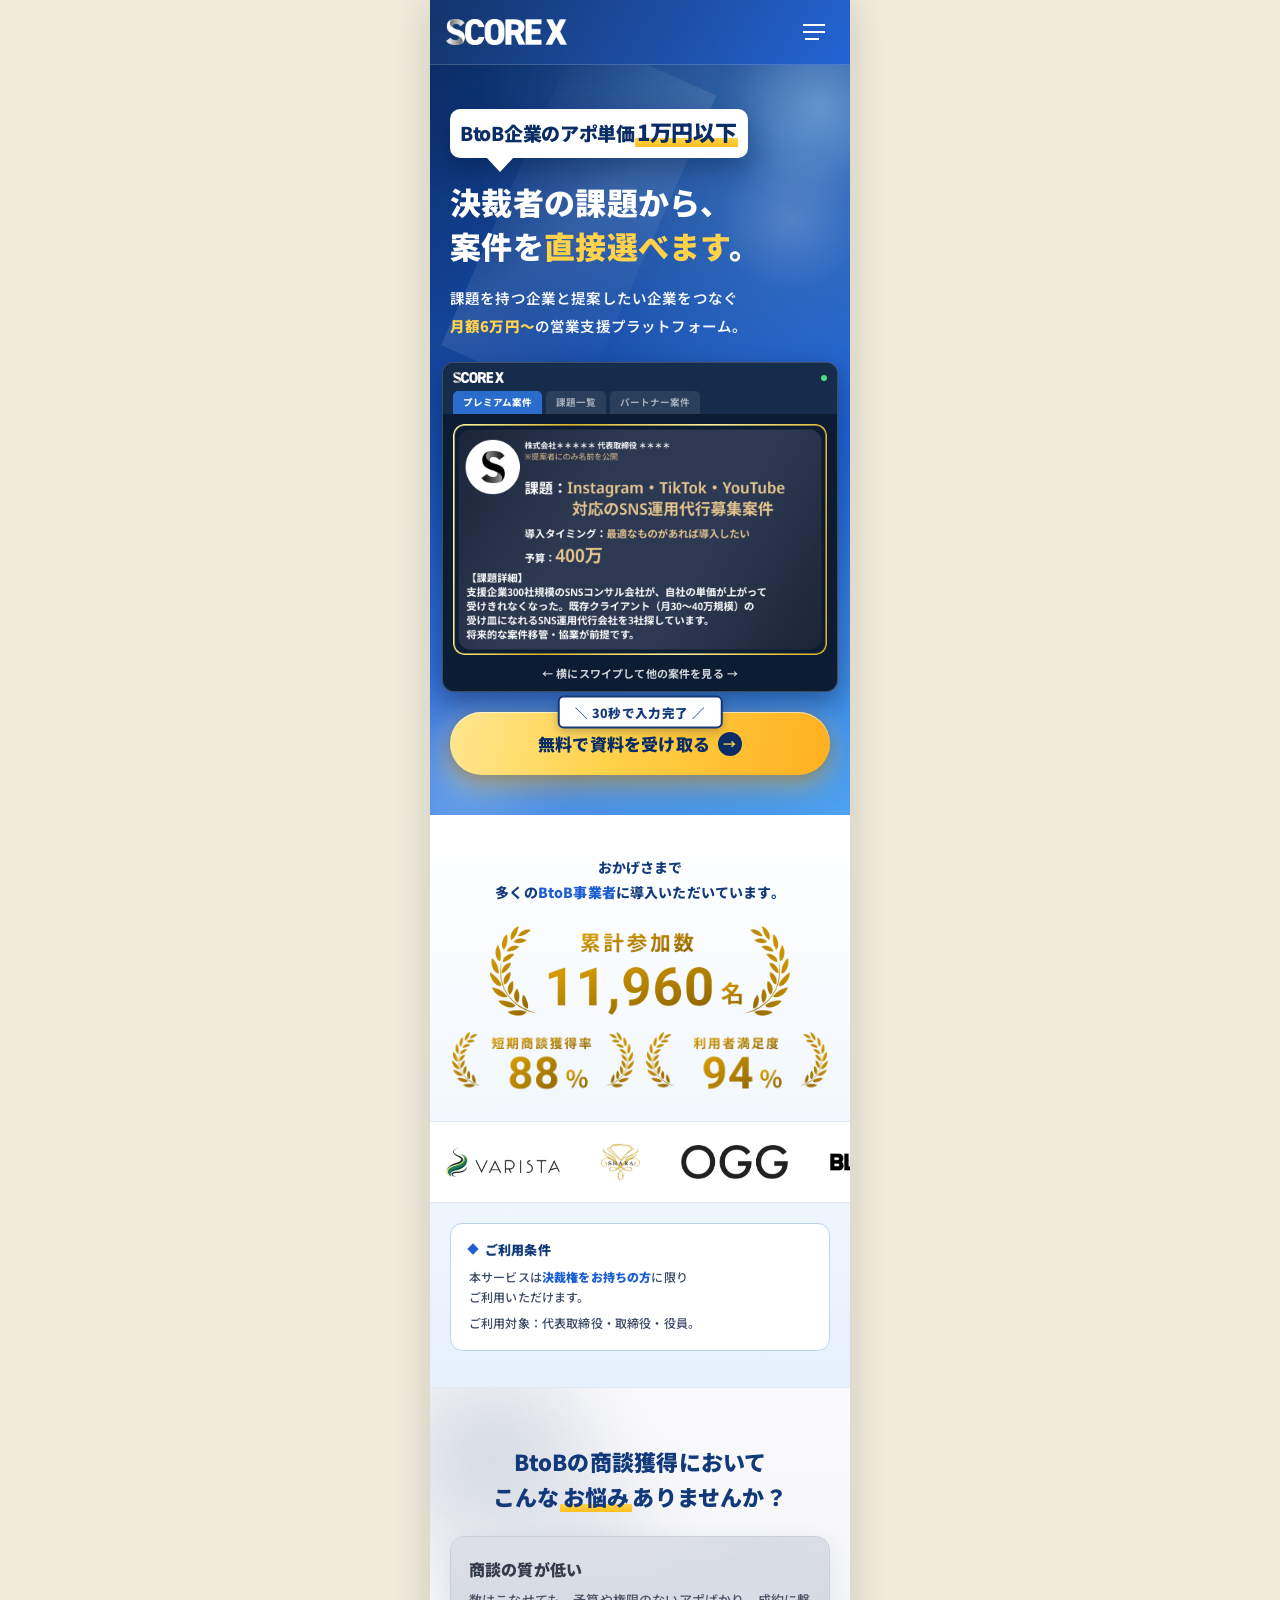
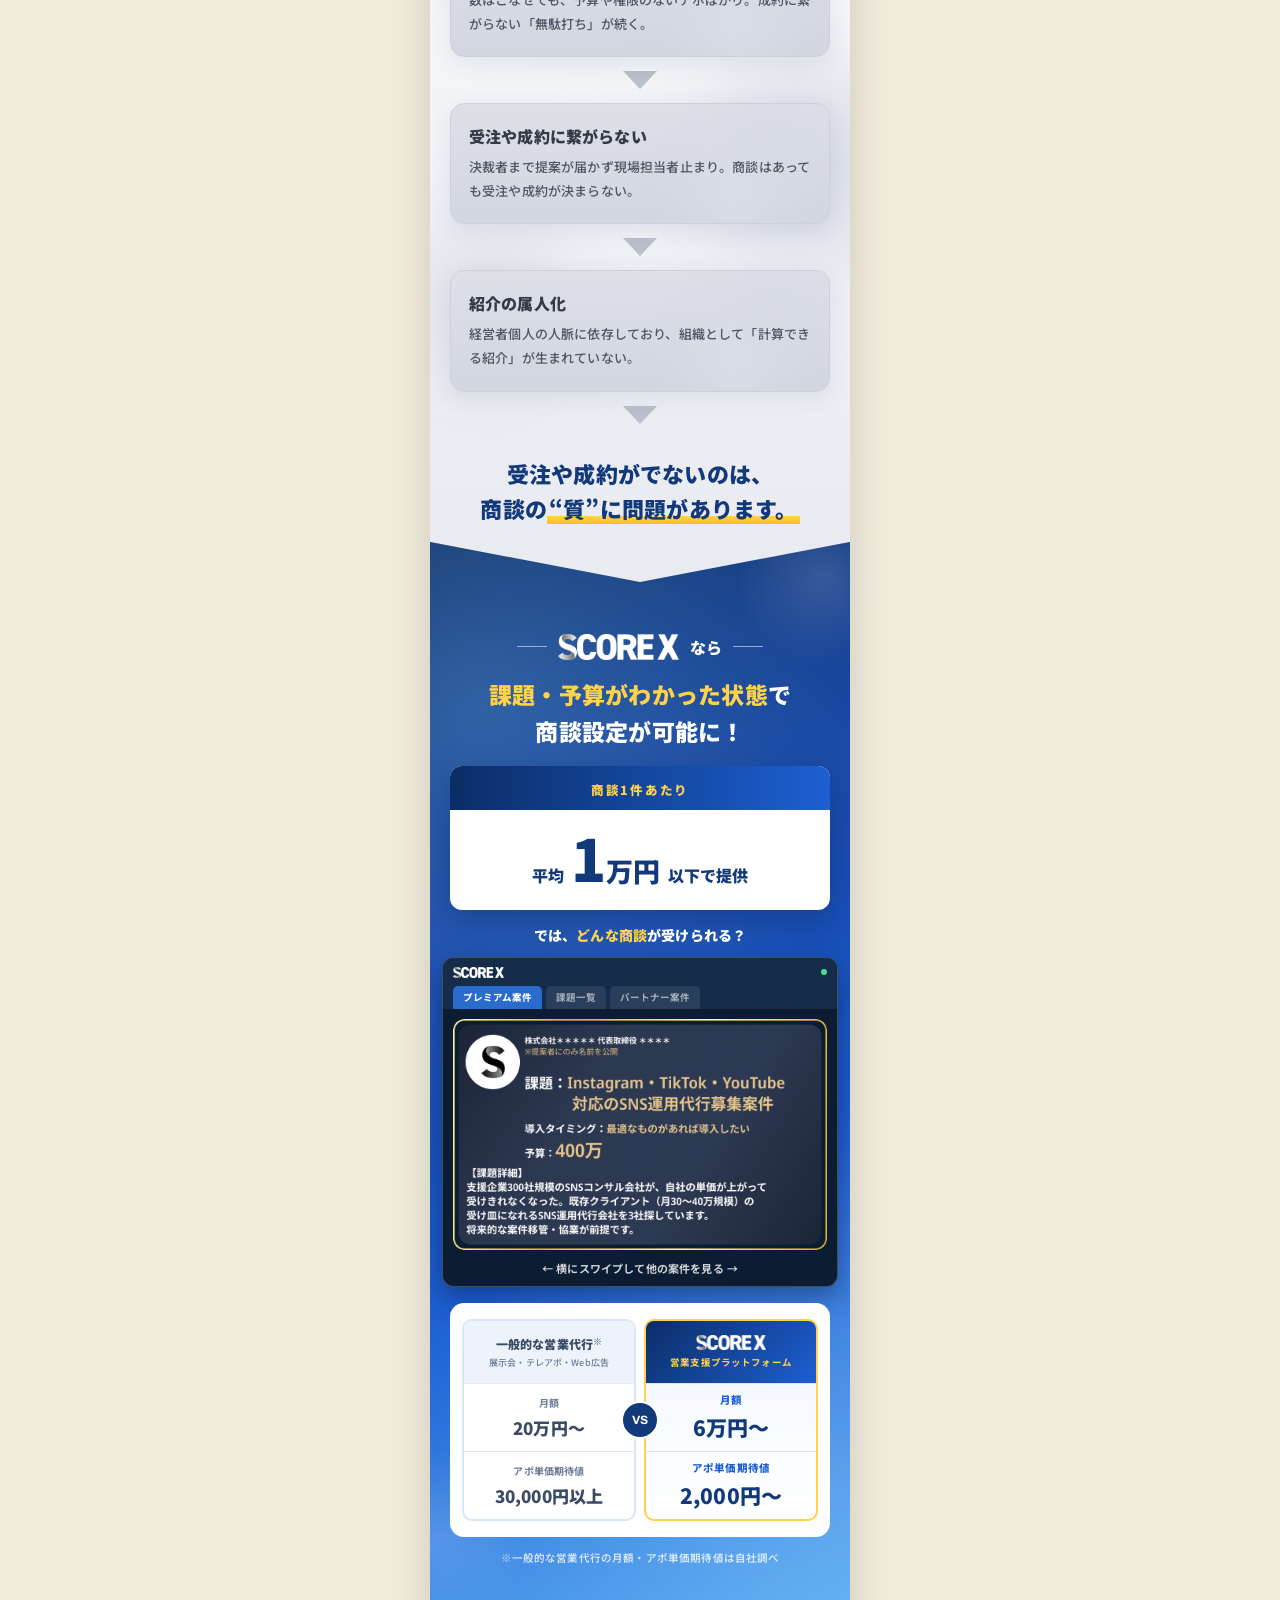
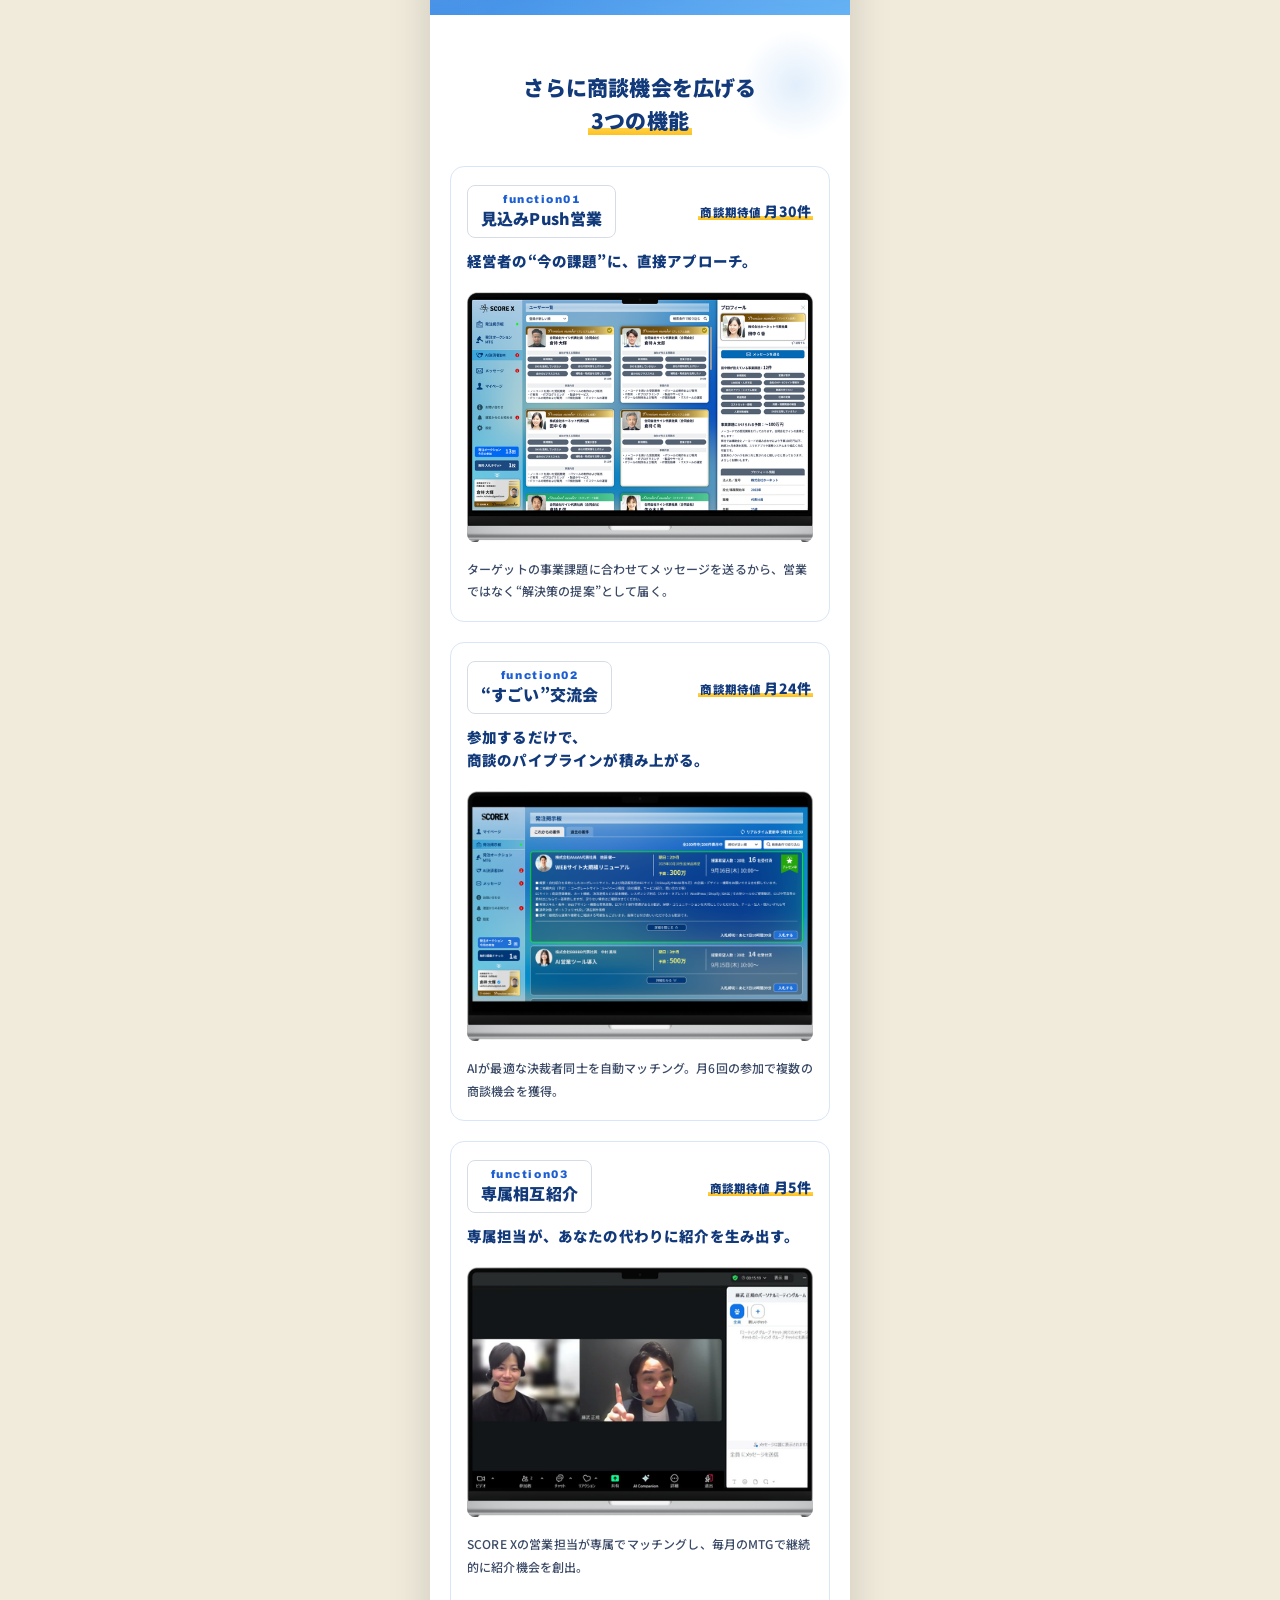
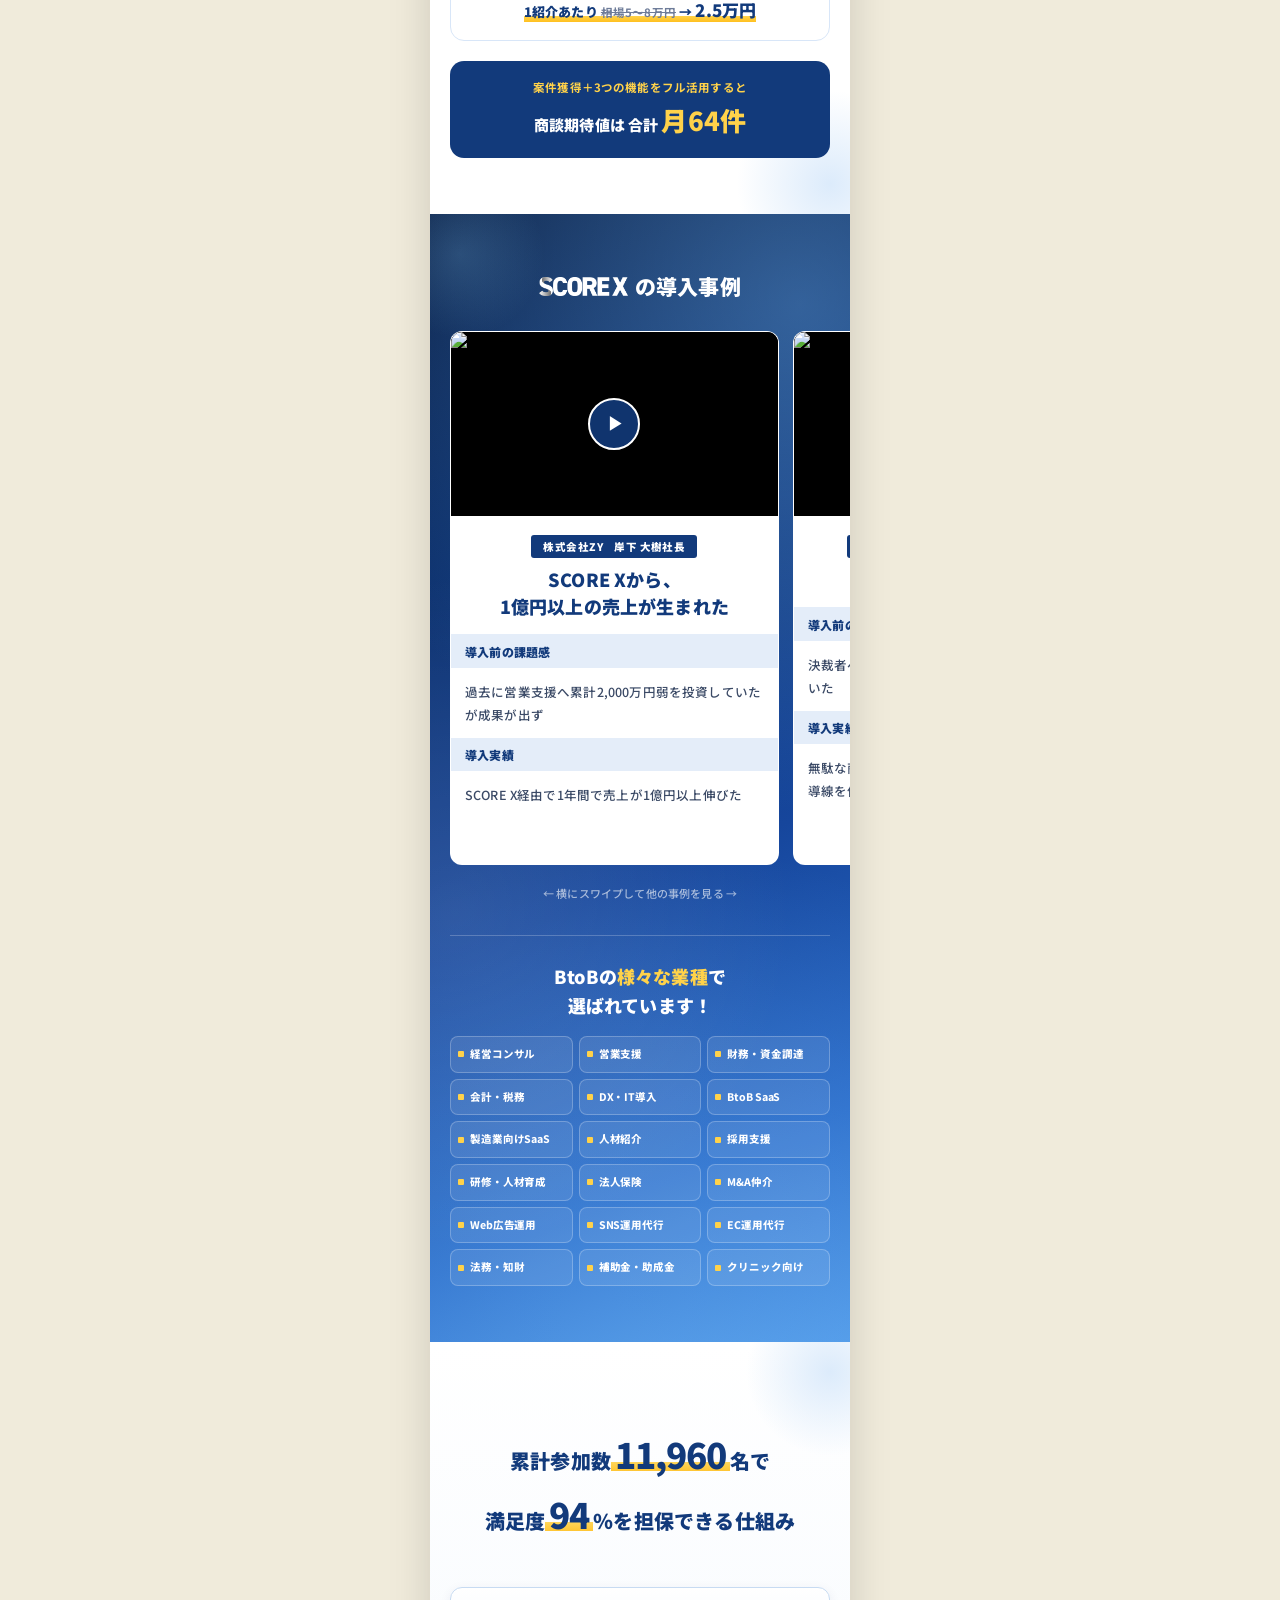
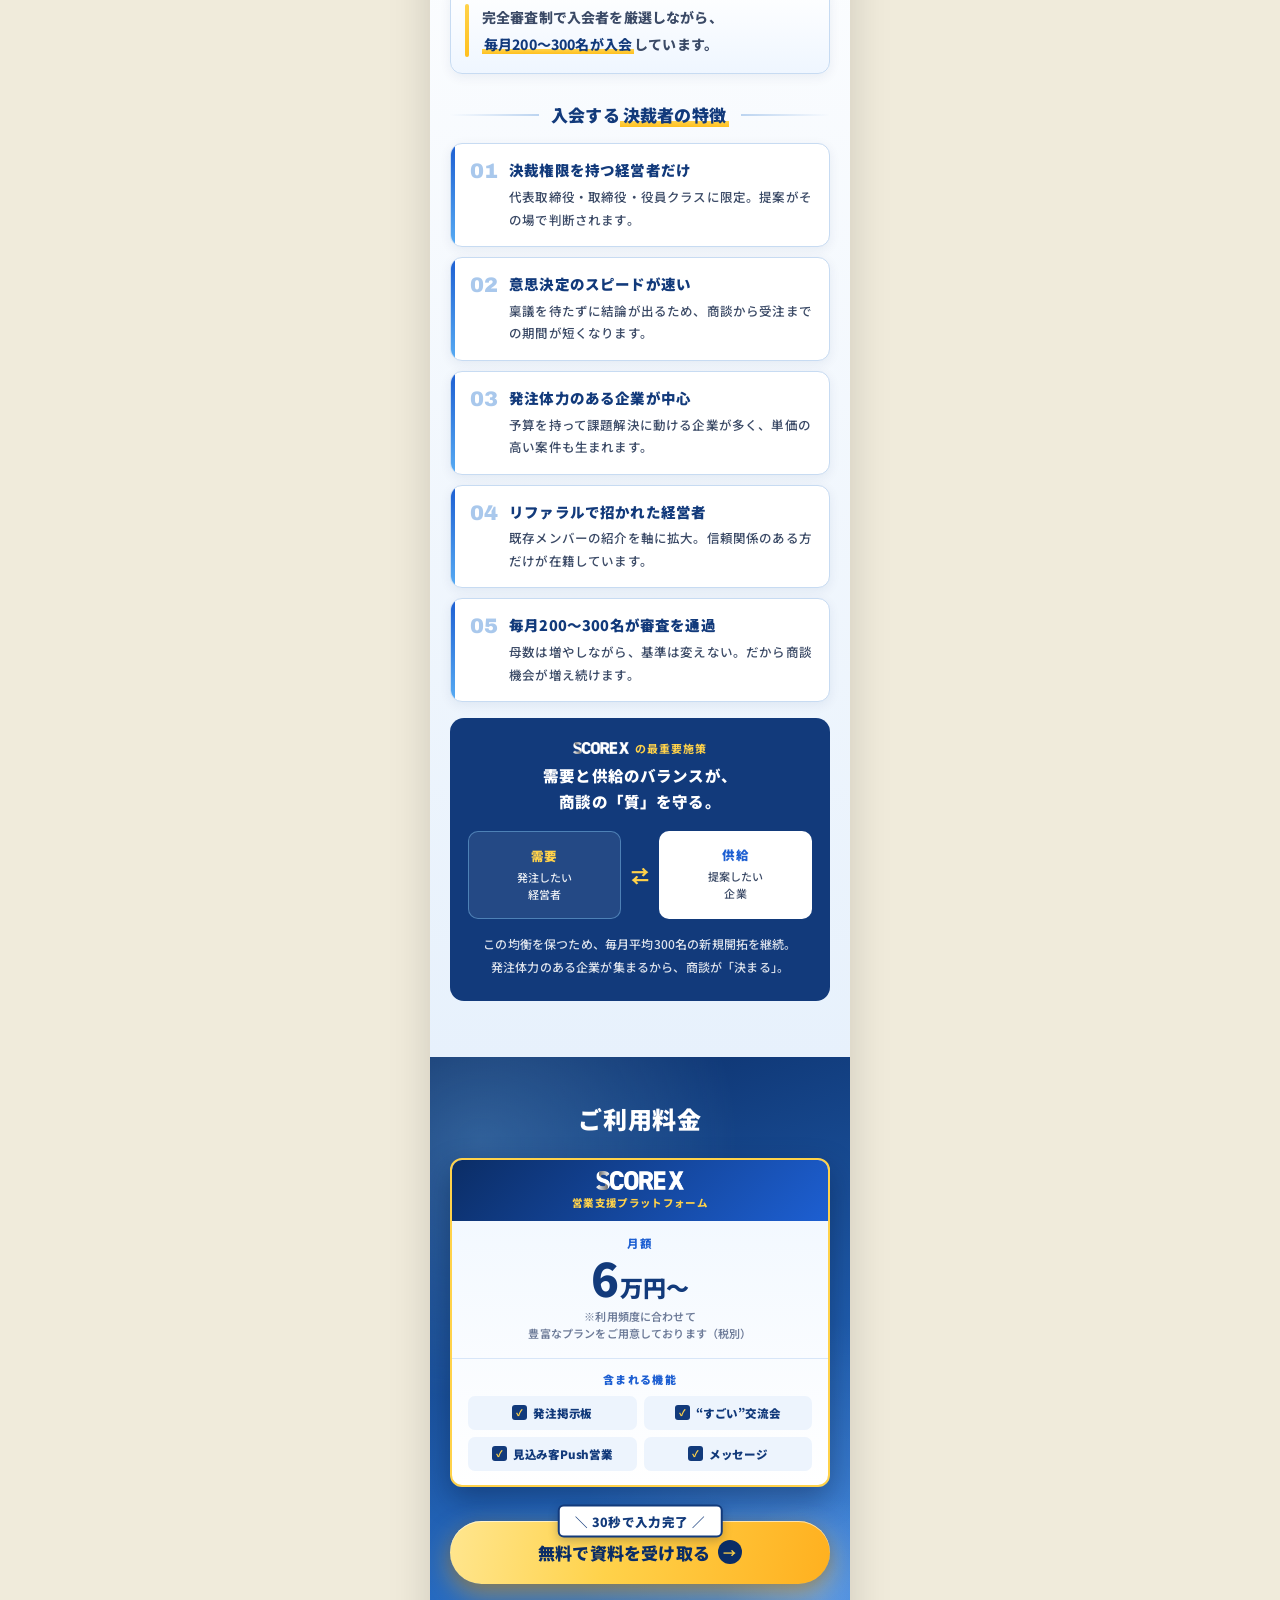
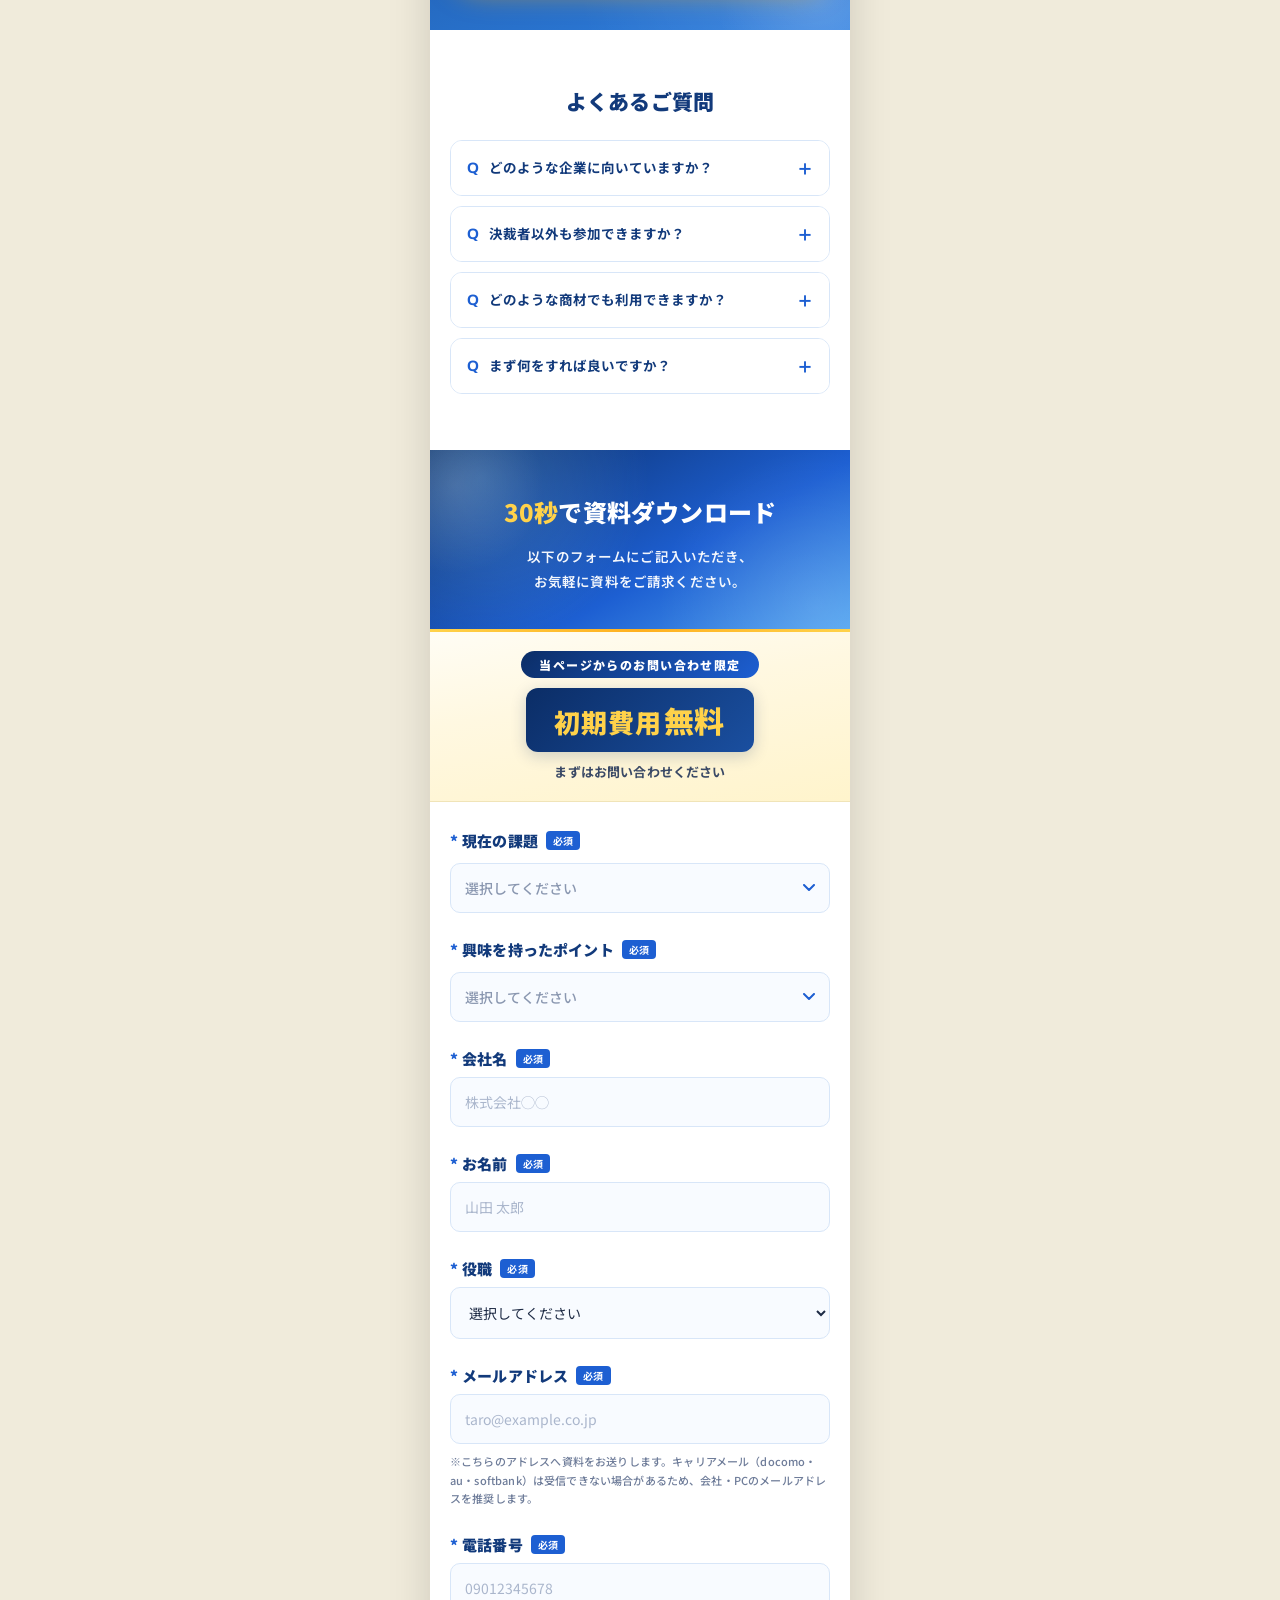
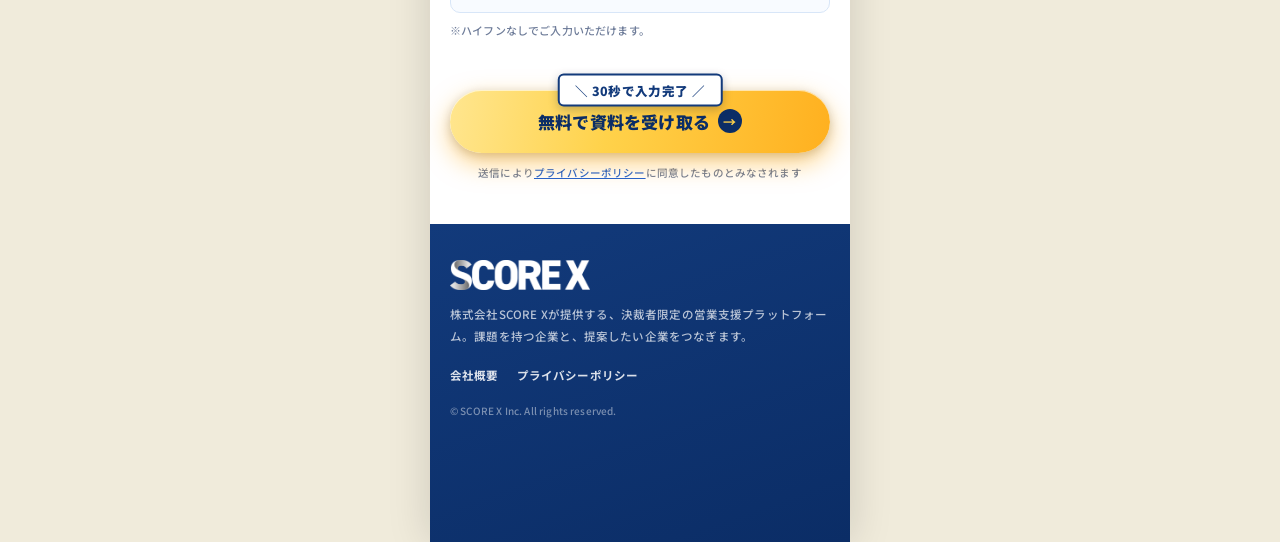
==== commit 2e7963ac: "Add limited-time offer banner above form in index.html フォームセクションのヘッド下・フォーム上に限定オファーを追加: 「当ページからのお問い合わ" ====
--- a/index.html
+++ b/index.html
@@ -75,10 +75,10 @@
           </div>
         </div>
         <div class="board-track" style="display:flex;gap:10px;overflow-x:auto;scroll-snap-type:x mandatory;padding:10px;-webkit-overflow-scrolling:touch;scrollbar-width:none">
-          <img src="img/img-board-sns.png" data-cat="premium partner all" alt="SNS運用代行の募集案件" style="flex:0 0 100%;width:100%;height:auto;border-radius:10px;display:block;scroll-snap-align:center">
-          <img src="img/img-board-sns-influencer.png" data-cat="premium all" alt="ママ向けインフルエンサーマーケ会社の募集案件" style="flex:0 0 100%;width:100%;height:auto;border-radius:10px;display:block;scroll-snap-align:center">
-          <img src="img/img-board-recruit.png" data-cat="premium all" alt="採用プラットフォーム開発の募集案件" style="flex:0 0 100%;width:100%;height:auto;border-radius:10px;display:block;scroll-snap-align:center">
-          <img src="img/img-board-ec.png" data-cat="premium partner all" alt="ECコンサルタント・代行会社の募集案件" style="flex:0 0 100%;width:100%;height:auto;border-radius:10px;display:block;scroll-snap-align:center">
+          <img src="img/img-board-sns.png?v=20260914d" data-cat="premium partner all" alt="SNS運用代行の募集案件" style="flex:0 0 100%;width:100%;height:auto;border-radius:10px;display:block;scroll-snap-align:center">
+          <img src="img/img-board-sns-influencer.png?v=20260914d" data-cat="premium all" alt="ママ向けインフルエンサーマーケ会社の募集案件" style="flex:0 0 100%;width:100%;height:auto;border-radius:10px;display:block;scroll-snap-align:center">
+          <img src="img/img-board-recruit.png?v=20260914d" data-cat="premium all" alt="採用プラットフォーム開発の募集案件" style="flex:0 0 100%;width:100%;height:auto;border-radius:10px;display:block;scroll-snap-align:center">
+          <img src="img/img-board-ec.png?v=20260914d" data-cat="premium partner all" alt="ECコンサルタント・代行会社の募集案件" style="flex:0 0 100%;width:100%;height:auto;border-radius:10px;display:block;scroll-snap-align:center">
         </div>
         <p style="margin:0;padding:0 10px 10px;text-align:center;font-size:11px;font-weight:700;color:rgba(255,255,255,0.8)">← 横にスワイプして他の案件を見る →</p>
       </div>
@@ -219,10 +219,10 @@
           </div>
         </div>
         <div class="board-track" style="display:flex;gap:10px;overflow-x:auto;scroll-snap-type:x mandatory;padding:10px;-webkit-overflow-scrolling:touch;scrollbar-width:none">
-          <img src="img/img-board-sns.png" data-cat="premium partner all" alt="SNS運用代行の募集案件" style="flex:0 0 100%;width:100%;height:auto;border-radius:10px;display:block;scroll-snap-align:center">
-          <img src="img/img-board-sns-influencer.png" data-cat="premium all" alt="ママ向けインフルエンサーマーケ会社の募集案件" style="flex:0 0 100%;width:100%;height:auto;border-radius:10px;display:block;scroll-snap-align:center">
-          <img src="img/img-board-recruit.png" data-cat="premium all" alt="採用プラットフォーム開発の募集案件" style="flex:0 0 100%;width:100%;height:auto;border-radius:10px;display:block;scroll-snap-align:center">
-          <img src="img/img-board-ec.png" data-cat="premium partner all" alt="ECコンサルタント・代行会社の募集案件" style="flex:0 0 100%;width:100%;height:auto;border-radius:10px;display:block;scroll-snap-align:center">
+          <img src="img/img-board-sns.png?v=20260914d" data-cat="premium partner all" alt="SNS運用代行の募集案件" style="flex:0 0 100%;width:100%;height:auto;border-radius:10px;display:block;scroll-snap-align:center">
+          <img src="img/img-board-sns-influencer.png?v=20260914d" data-cat="premium all" alt="ママ向けインフルエンサーマーケ会社の募集案件" style="flex:0 0 100%;width:100%;height:auto;border-radius:10px;display:block;scroll-snap-align:center">
+          <img src="img/img-board-recruit.png?v=20260914d" data-cat="premium all" alt="採用プラットフォーム開発の募集案件" style="flex:0 0 100%;width:100%;height:auto;border-radius:10px;display:block;scroll-snap-align:center">
+          <img src="img/img-board-ec.png?v=20260914d" data-cat="premium partner all" alt="ECコンサルタント・代行会社の募集案件" style="flex:0 0 100%;width:100%;height:auto;border-radius:10px;display:block;scroll-snap-align:center">
         </div>
         <p style="margin:0;padding:0 10px 10px;text-align:center;font-size:11px;font-weight:700;color:rgba(255,255,255,0.8)">← 横にスワイプして他の案件を見る →</p>
       </div>
@@ -586,6 +586,16 @@
       </div>
     </div>
 
+    <!-- 限定オファー -->
+    <div style="position:relative;background:linear-gradient(170deg,#FFFDF5 0%,#FFF8E1 40%,#FFF4CC 100%);padding:22px 20px 20px;text-align:center;border-bottom:1px solid #F0E4B8">
+      <div style="position:absolute;top:0;left:0;right:0;height:3px;background:linear-gradient(90deg,#FFD24A,#FFB01F,#FFD24A)"></div>
+      <span style="display:inline-block;background:linear-gradient(135deg,#0B2D66 0%,#1D5FD2 100%);color:#fff;font-size:12px;font-weight:900;letter-spacing:0.12em;padding:5px 18px;border-radius:100px;margin-bottom:10px">当ページからのお問い合わせ限定</span>
+      <div style="display:inline-block;padding:10px 28px;border-radius:12px;background:linear-gradient(135deg,#0B2D66 0%,#1A4FA0 100%);box-shadow:0 4px 16px rgba(11,45,102,0.2)">
+        <p style="margin:0;font-size:26px;font-weight:900;color:#FFD24A;letter-spacing:0.04em">初期費用<span style="font-family:'Archivo','Noto Sans JP',sans-serif;font-size:30px;letter-spacing:-0.01em;margin:0 2px">無料</span></p>
+      </div>
+      <p style="margin:10px 0 0;font-size:13px;font-weight:700;color:#3B4A66">まずはお問い合わせください</p>
+    </div>
+
     <div style="padding:28px 20px 44px;background:#fff">
       <form id="contactForm" style="display:flex;flex-direction:column;gap:26px">
 
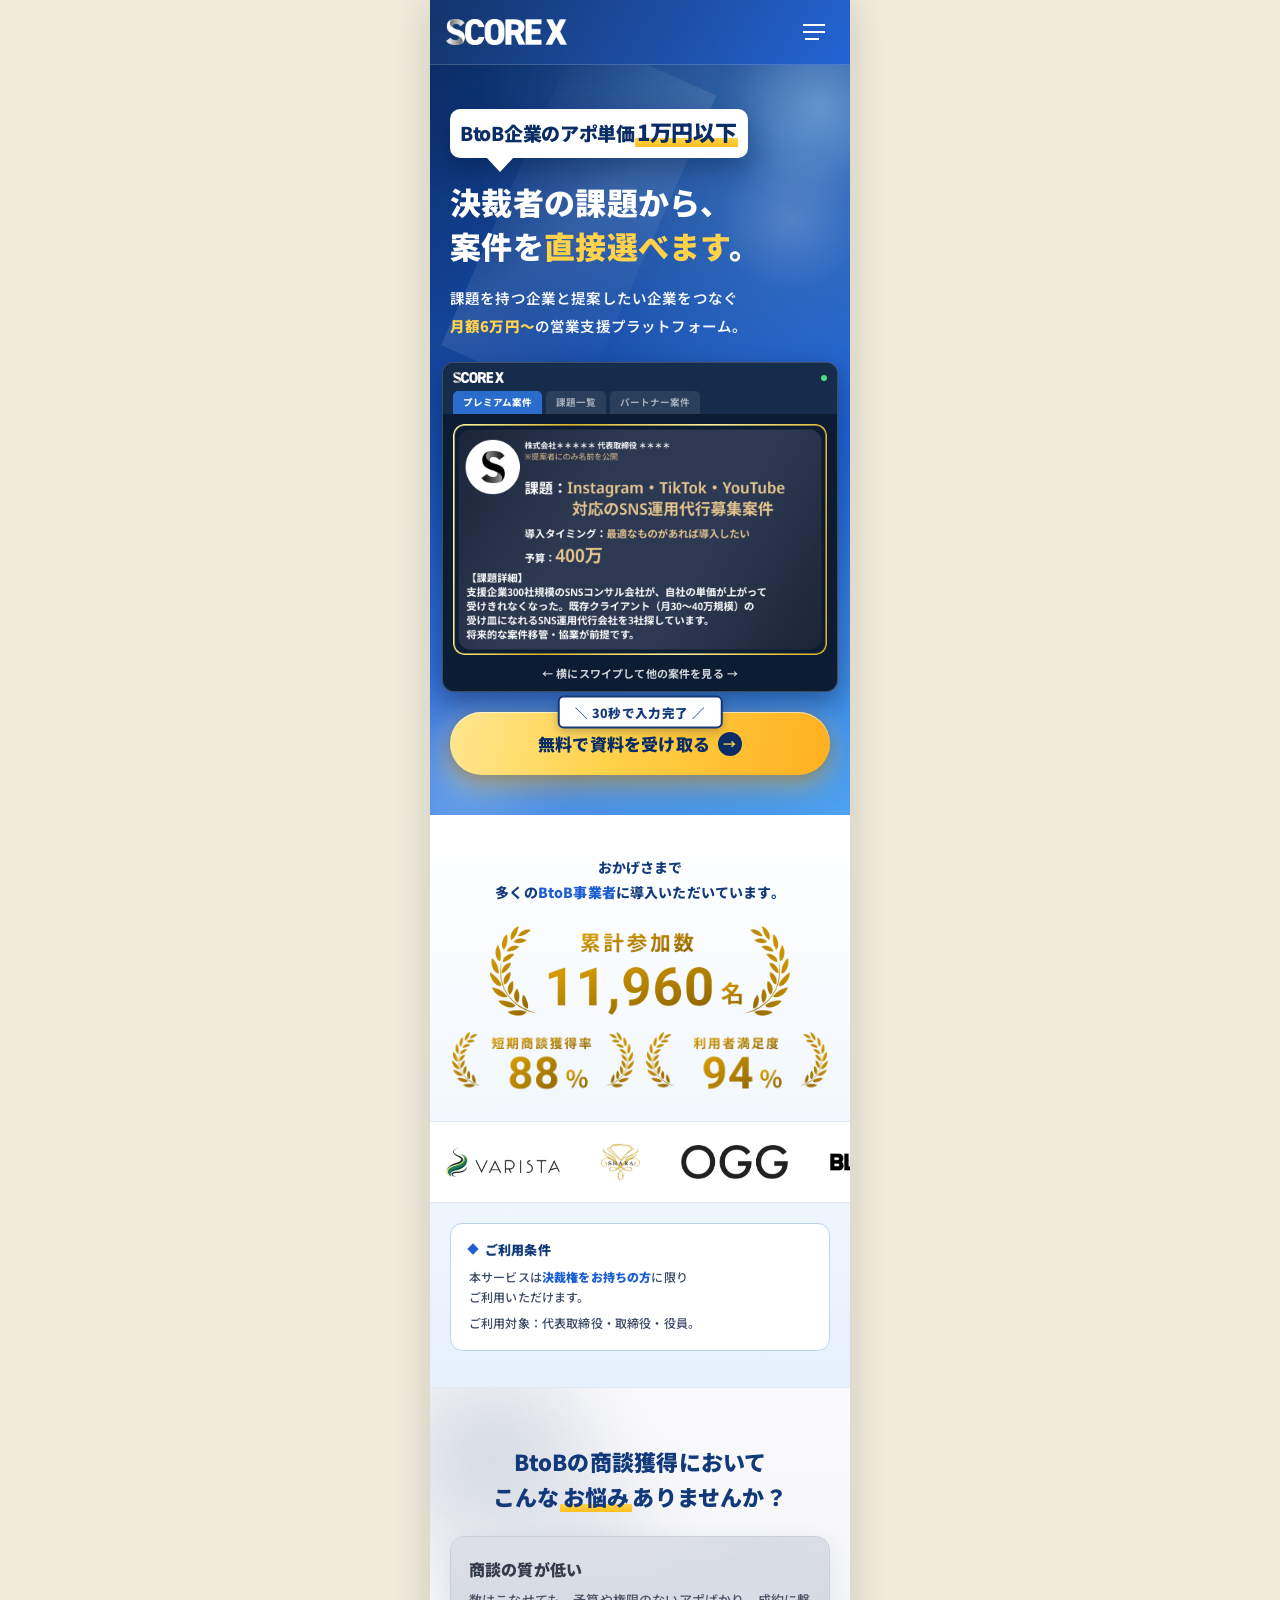
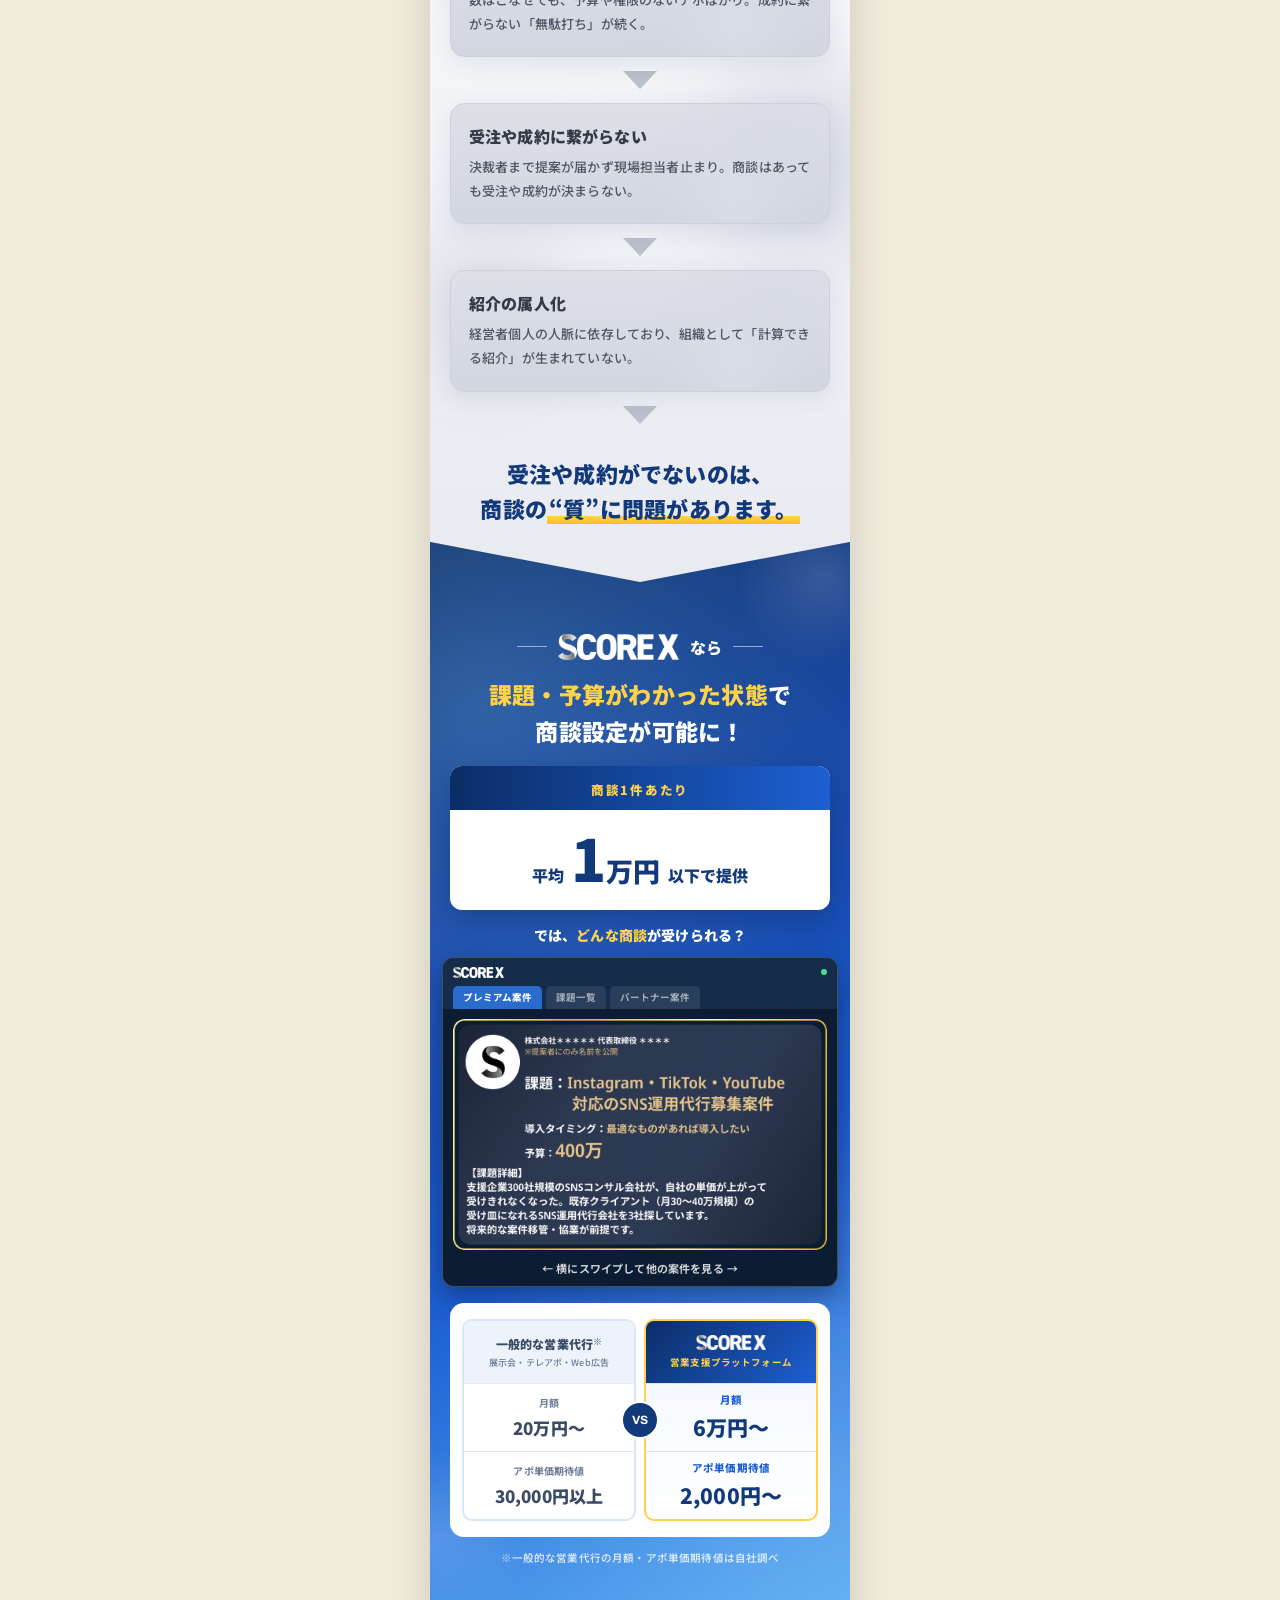
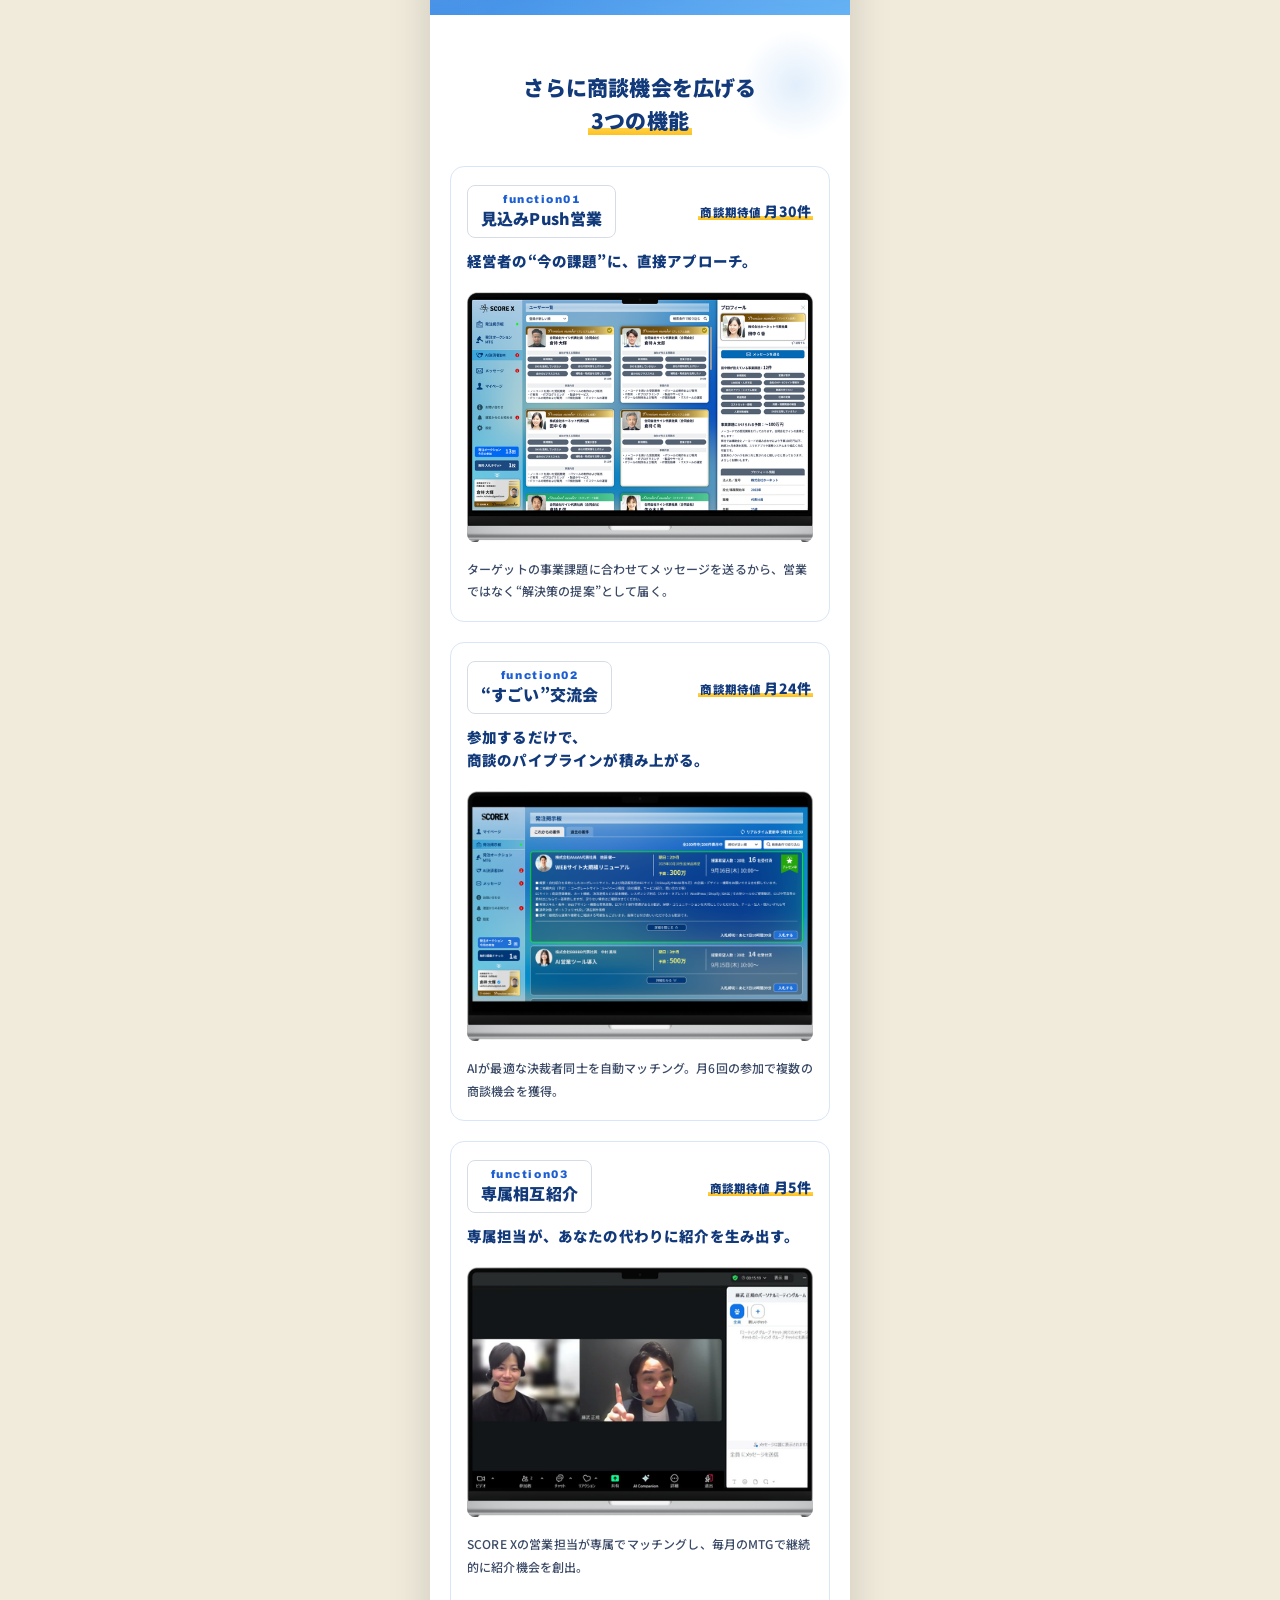
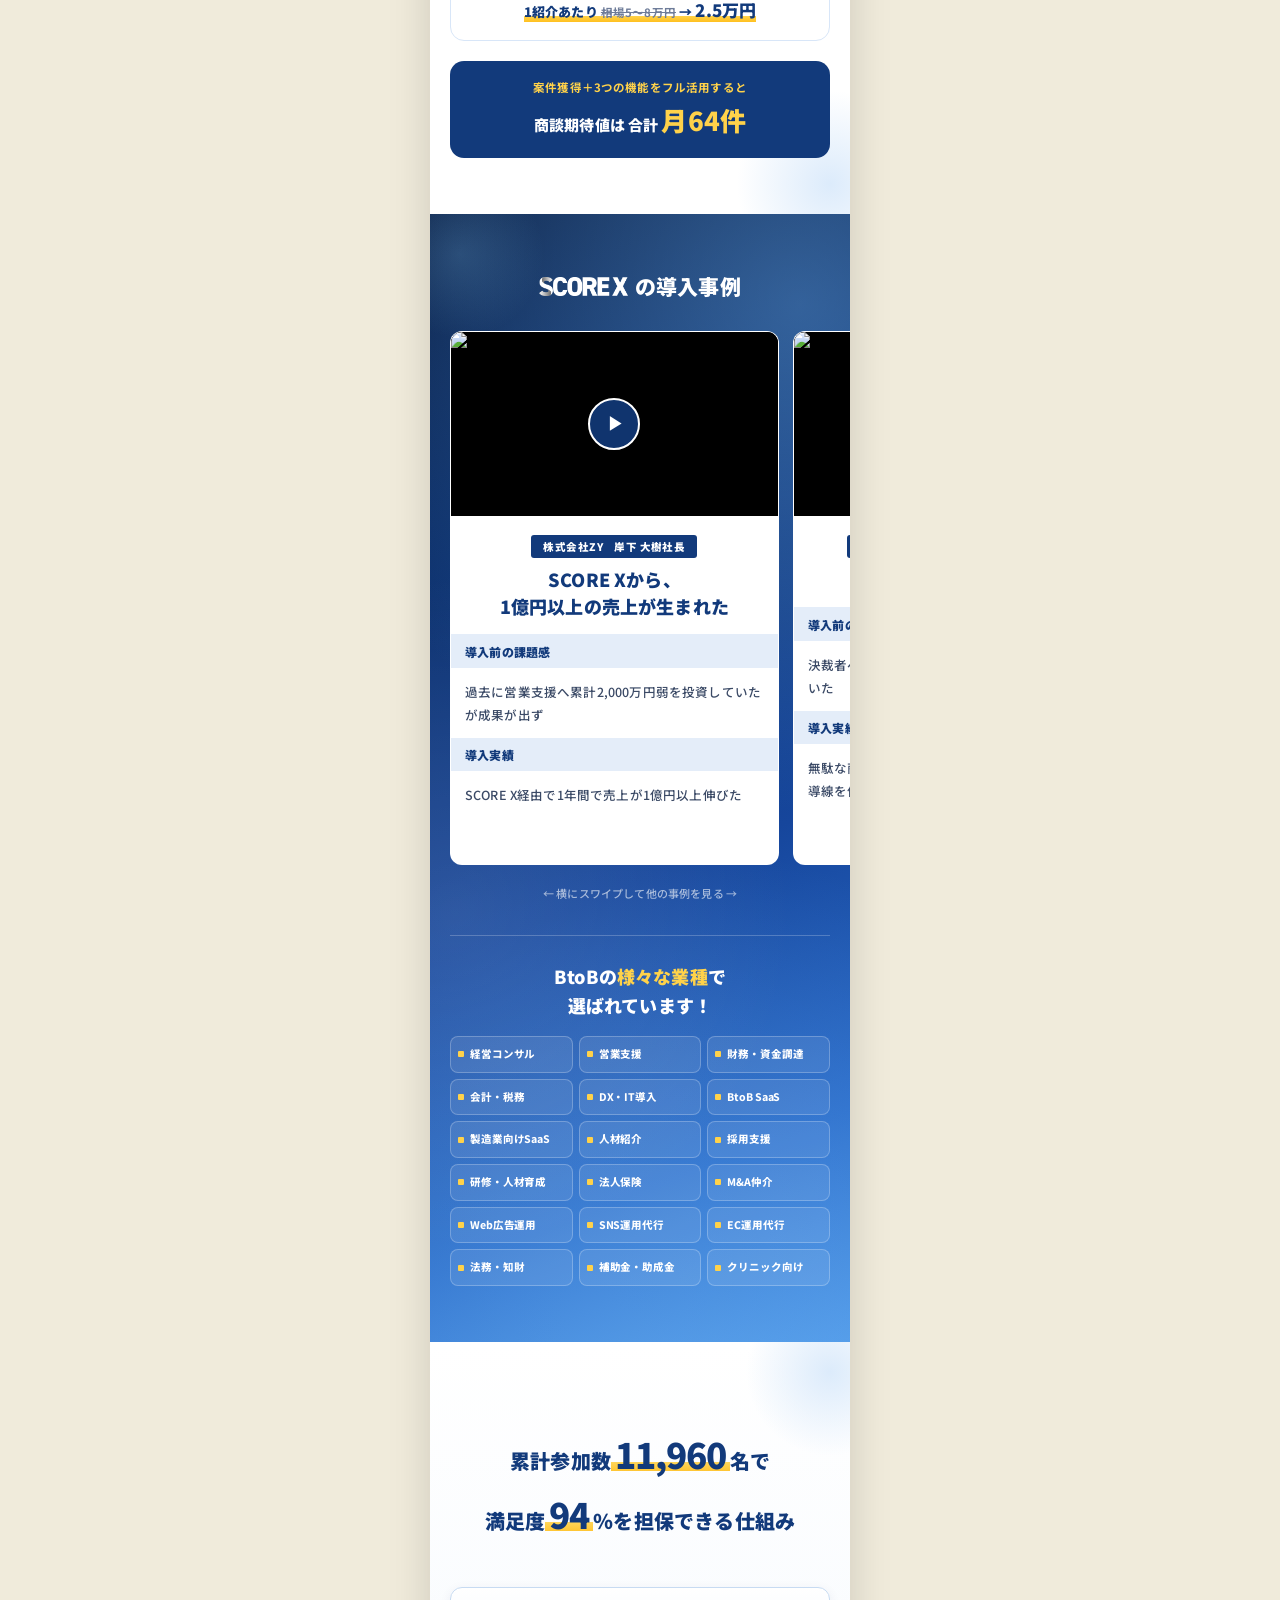
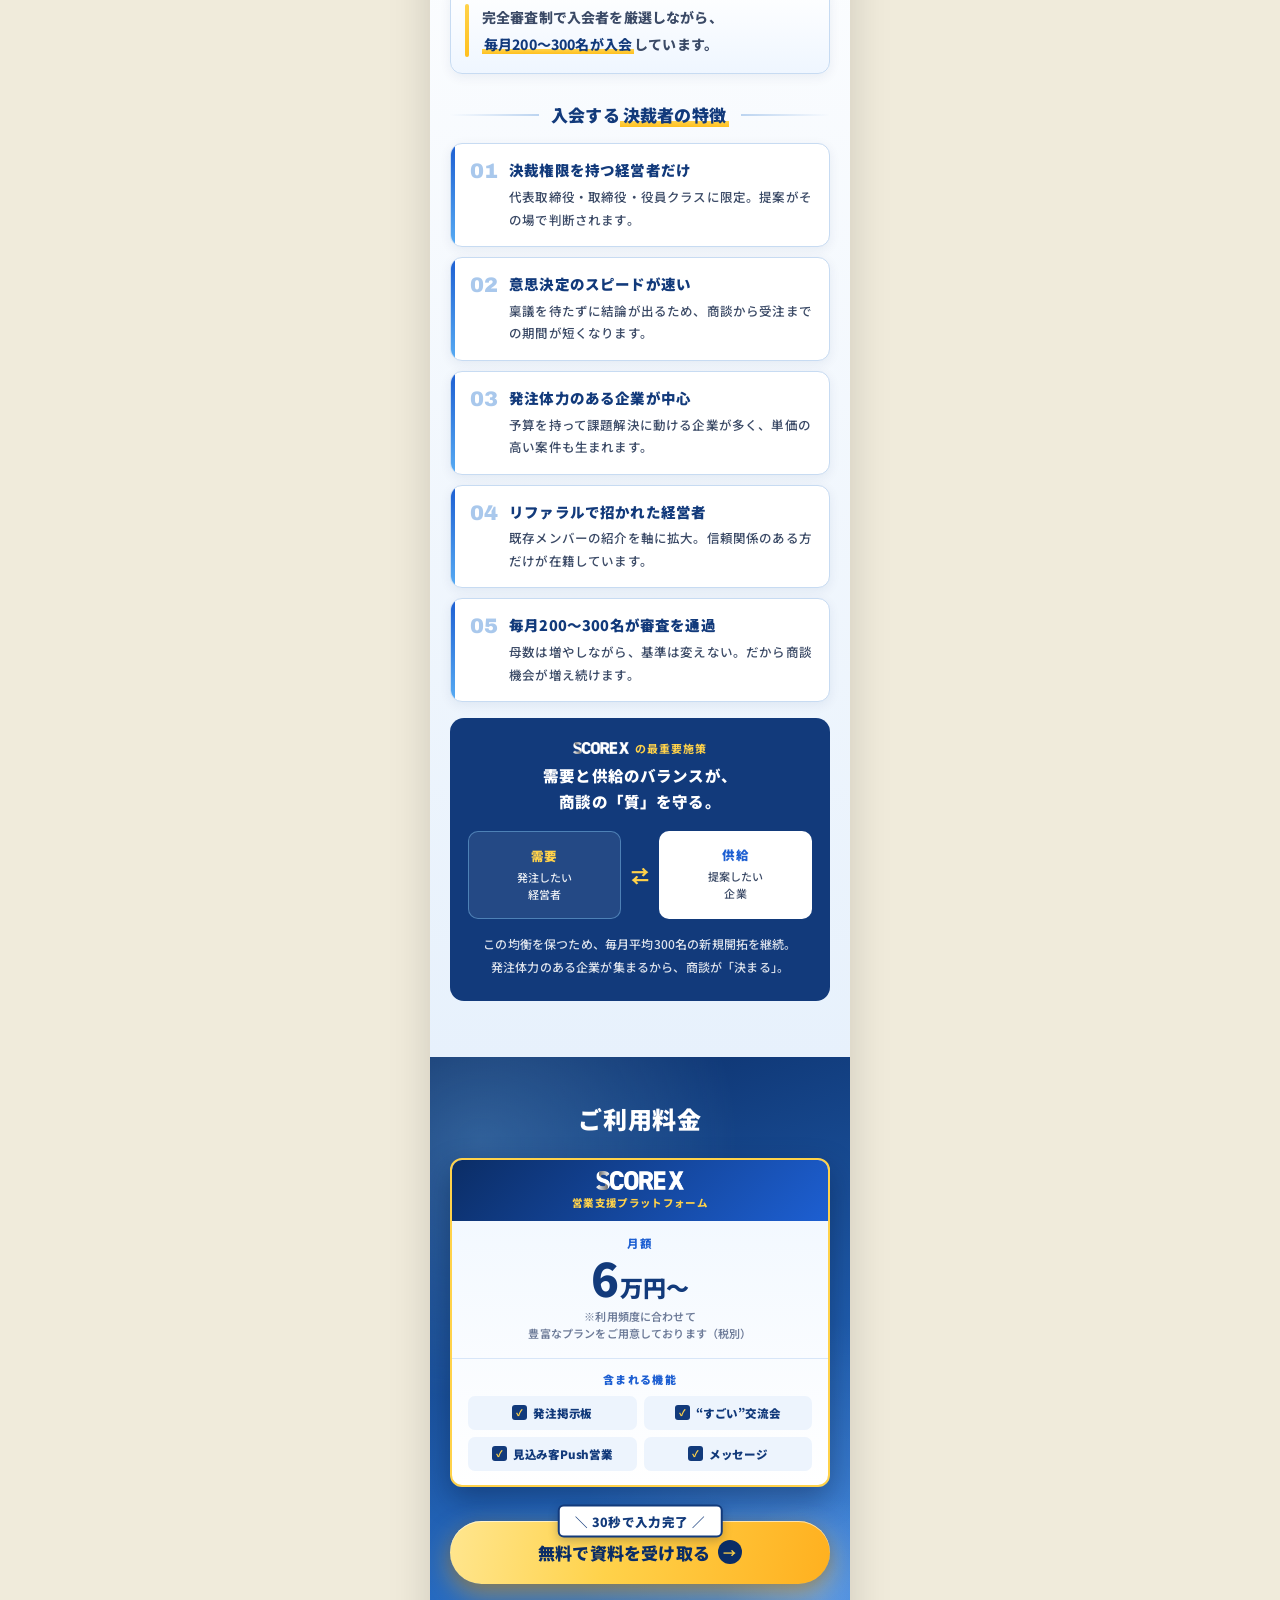
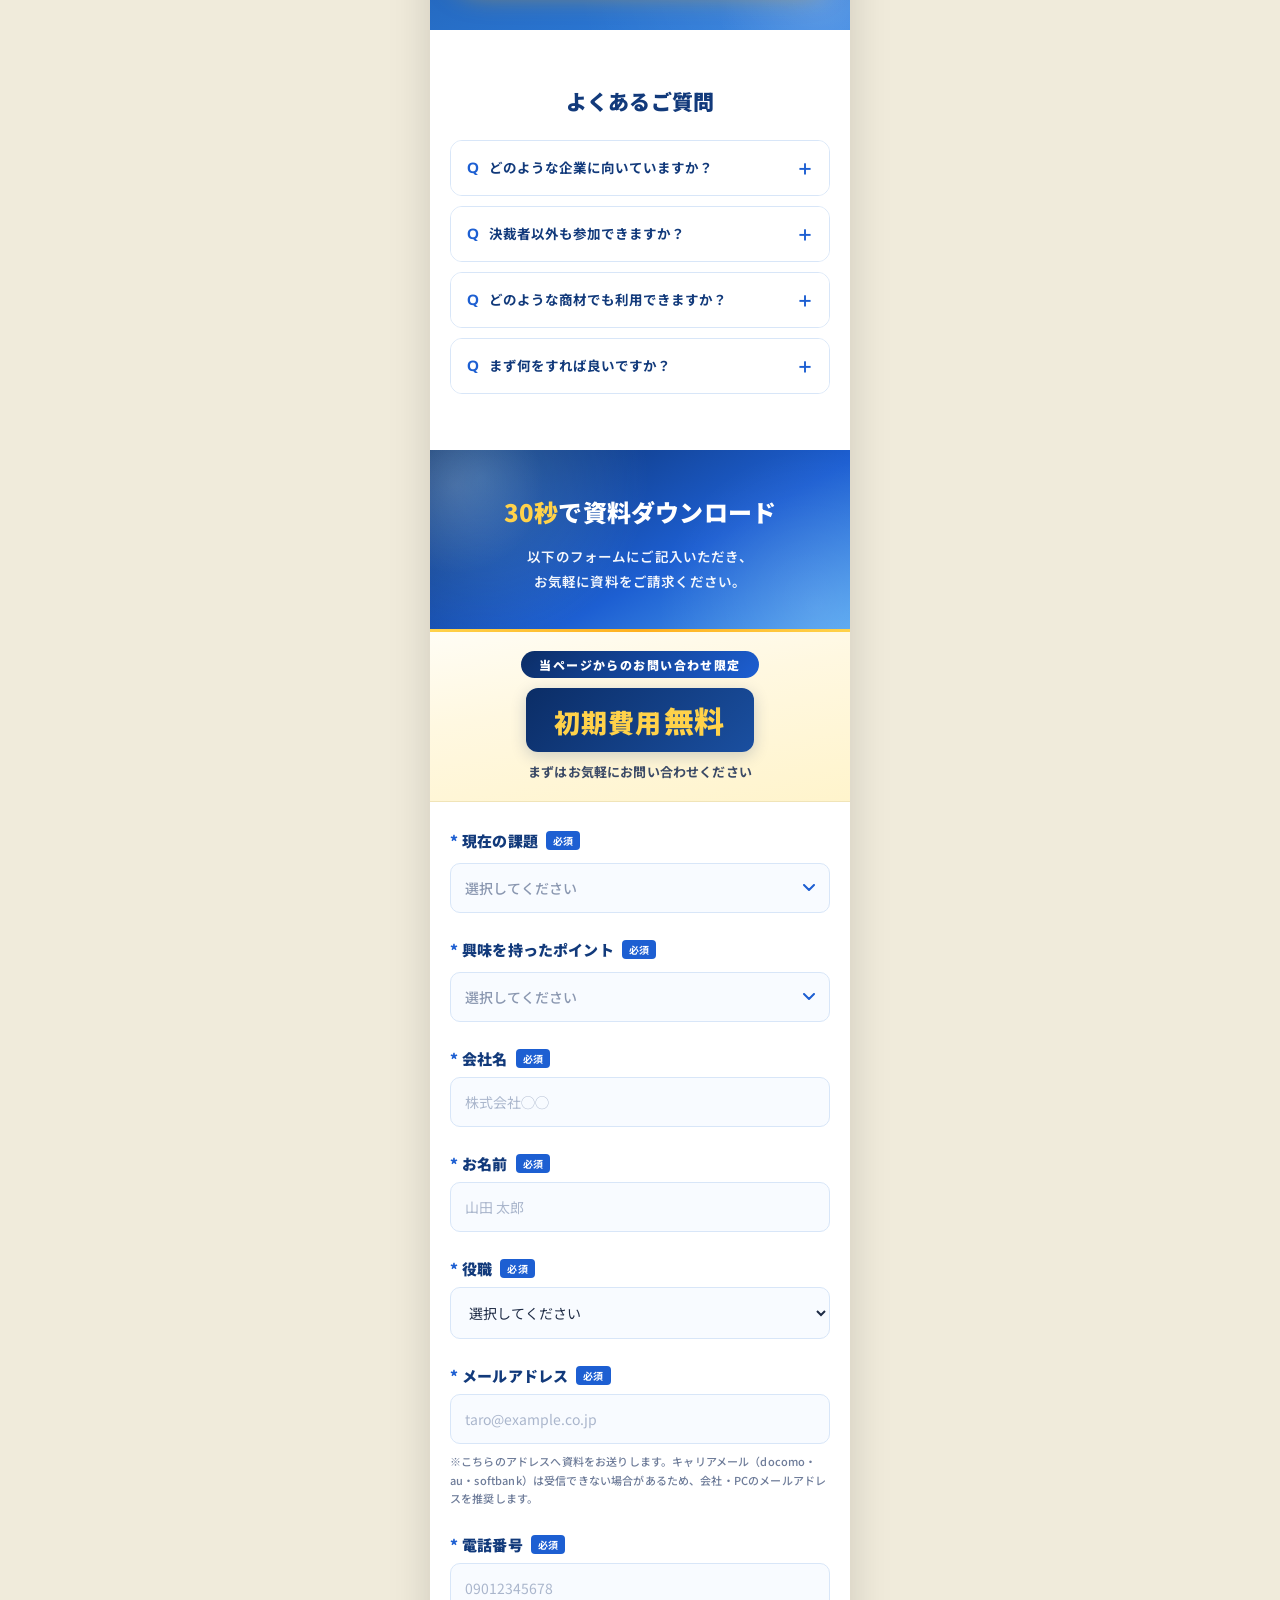
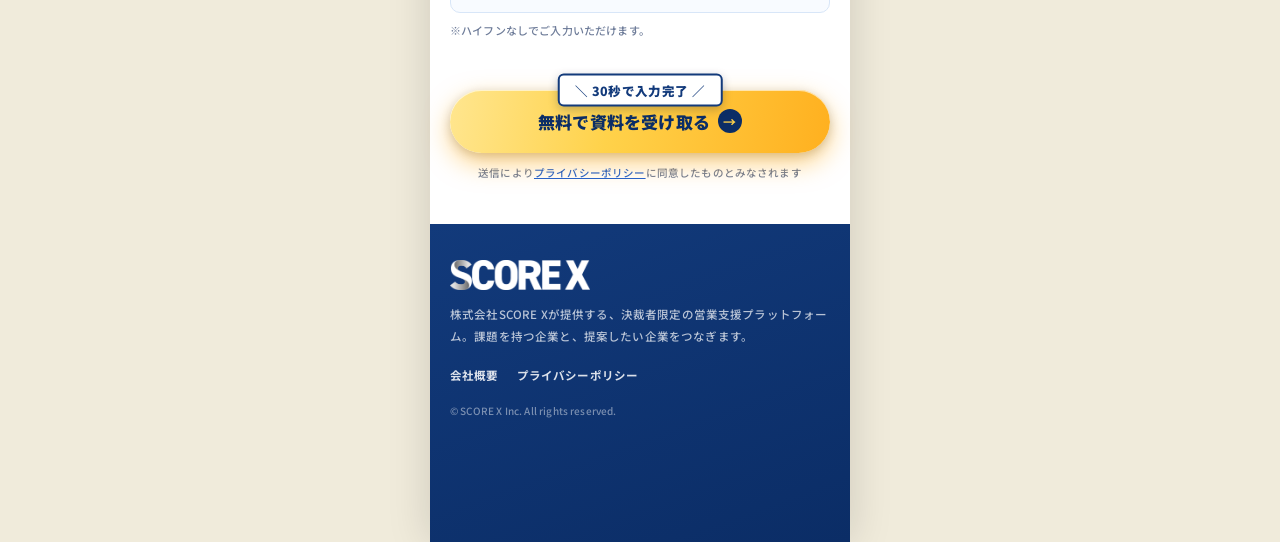
==== commit 664d380b: "Fix copy: フロント「お気軽に」追加, サンクス「以下からの日程調整で」に変更 Co-Authored-By: Claude Opus 4.6 (1M context) <noreply@an" ====
--- a/index.html
+++ b/index.html
@@ -593,7 +593,7 @@
       <div style="display:inline-block;padding:10px 28px;border-radius:12px;background:linear-gradient(135deg,#0B2D66 0%,#1A4FA0 100%);box-shadow:0 4px 16px rgba(11,45,102,0.2)">
         <p style="margin:0;font-size:26px;font-weight:900;color:#FFD24A;letter-spacing:0.04em">初期費用<span style="font-family:'Archivo','Noto Sans JP',sans-serif;font-size:30px;letter-spacing:-0.01em;margin:0 2px">無料</span></p>
       </div>
-      <p style="margin:10px 0 0;font-size:13px;font-weight:700;color:#3B4A66">まずはお問い合わせください</p>
+      <p style="margin:10px 0 0;font-size:13px;font-weight:700;color:#3B4A66">まずはお気軽にお問い合わせください</p>
     </div>
 
     <div style="padding:28px 20px 44px;background:#fff">
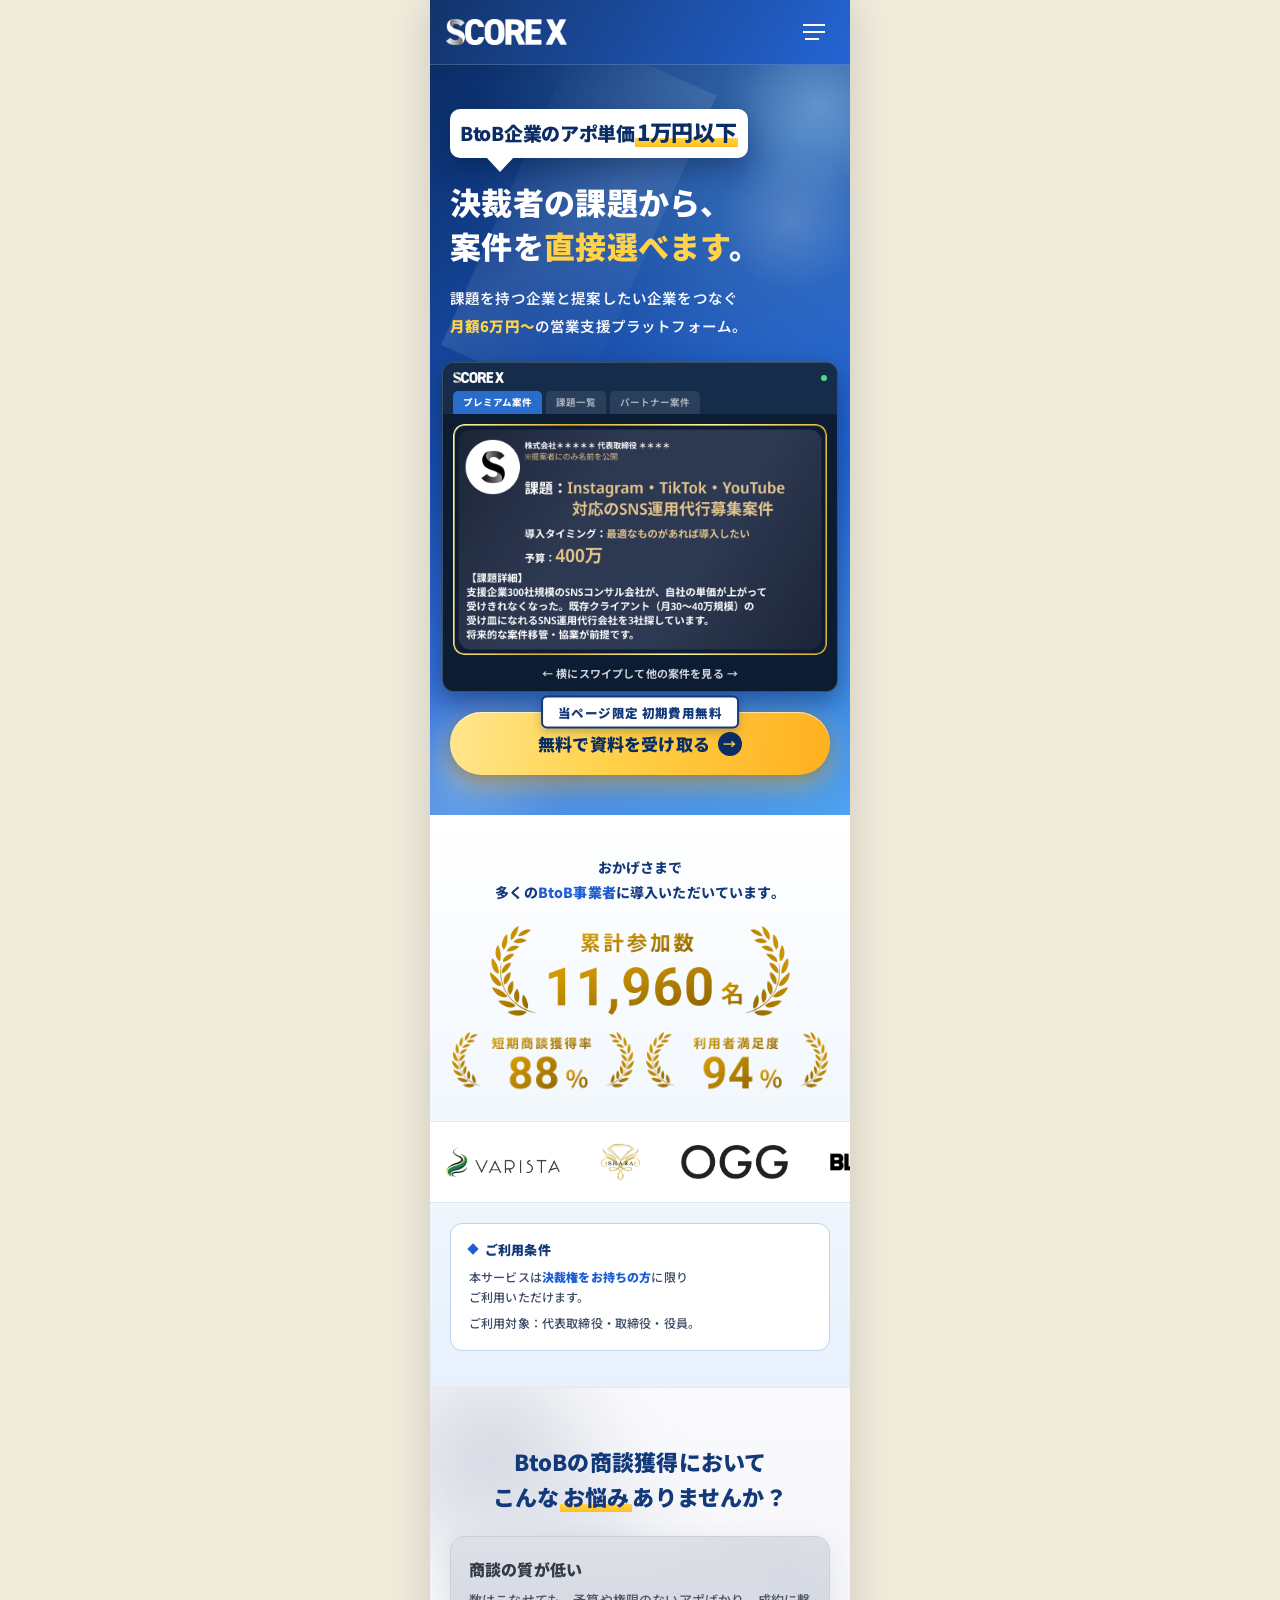
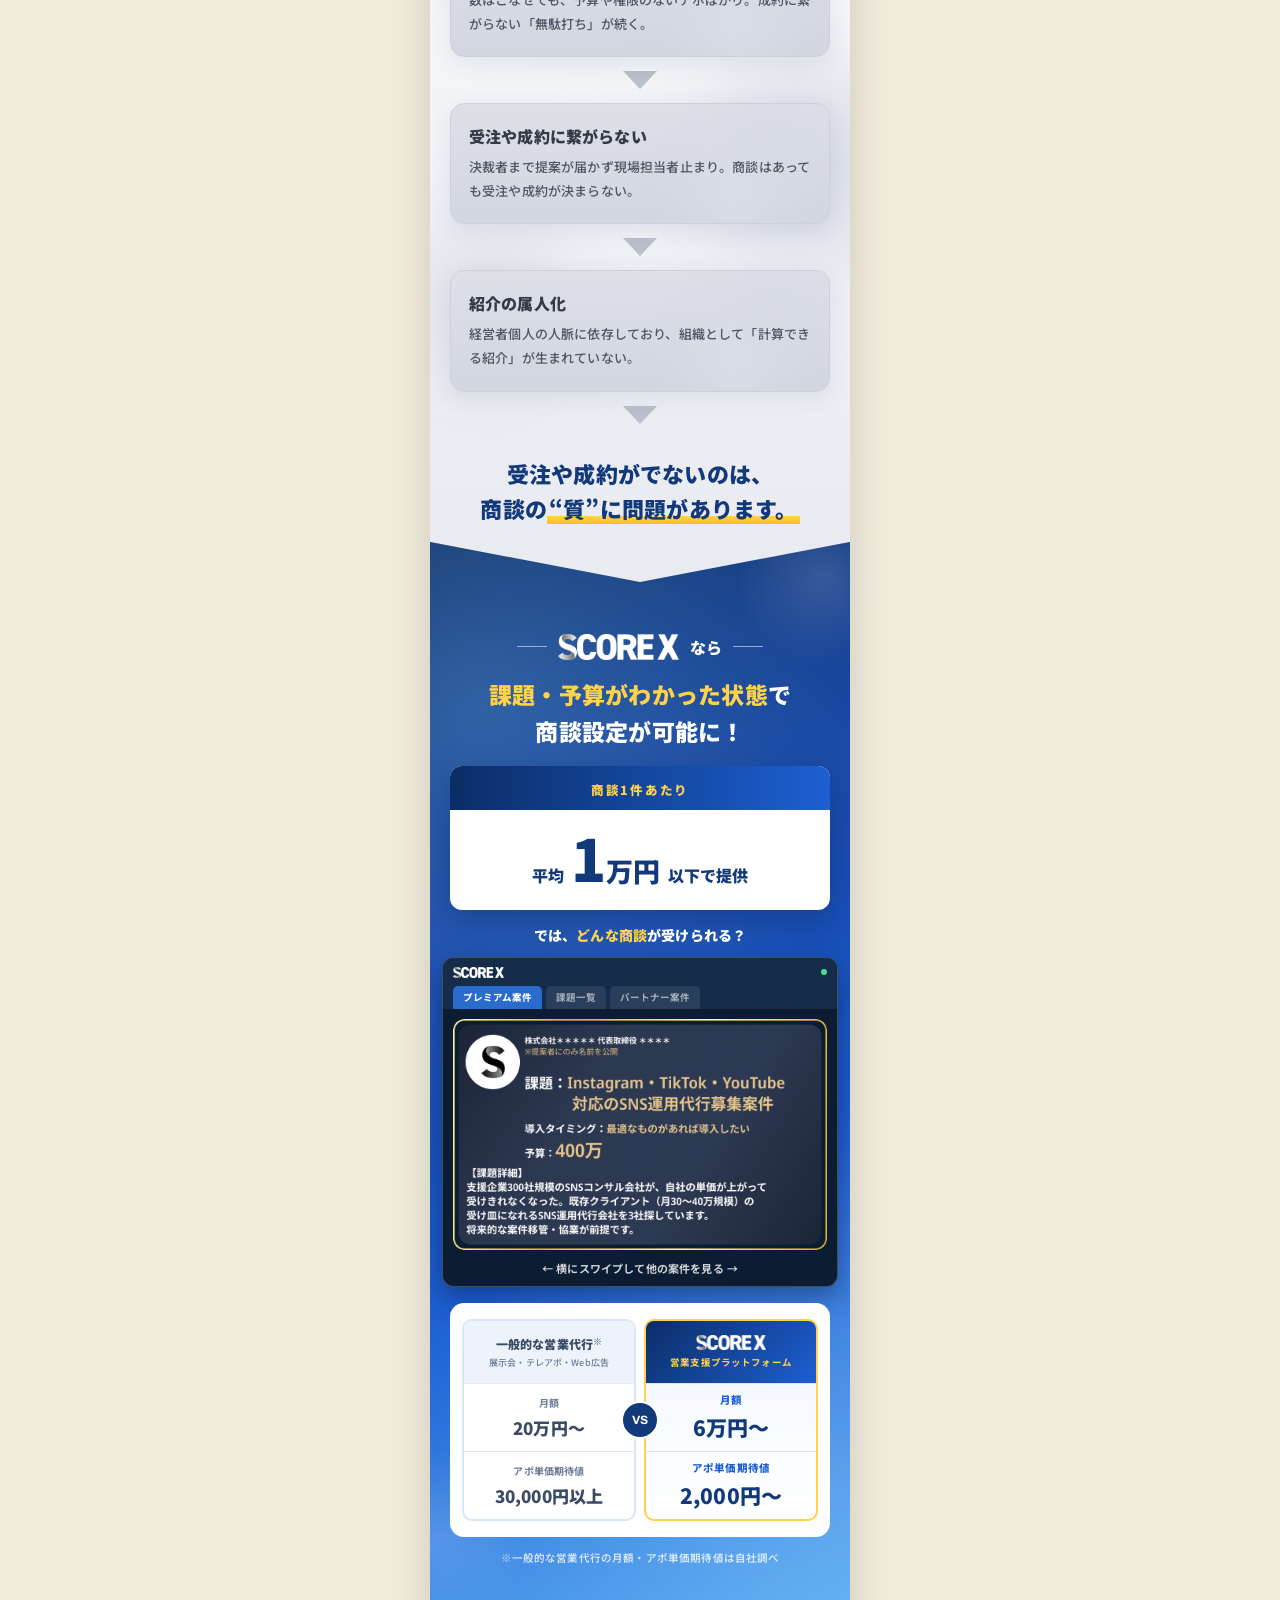
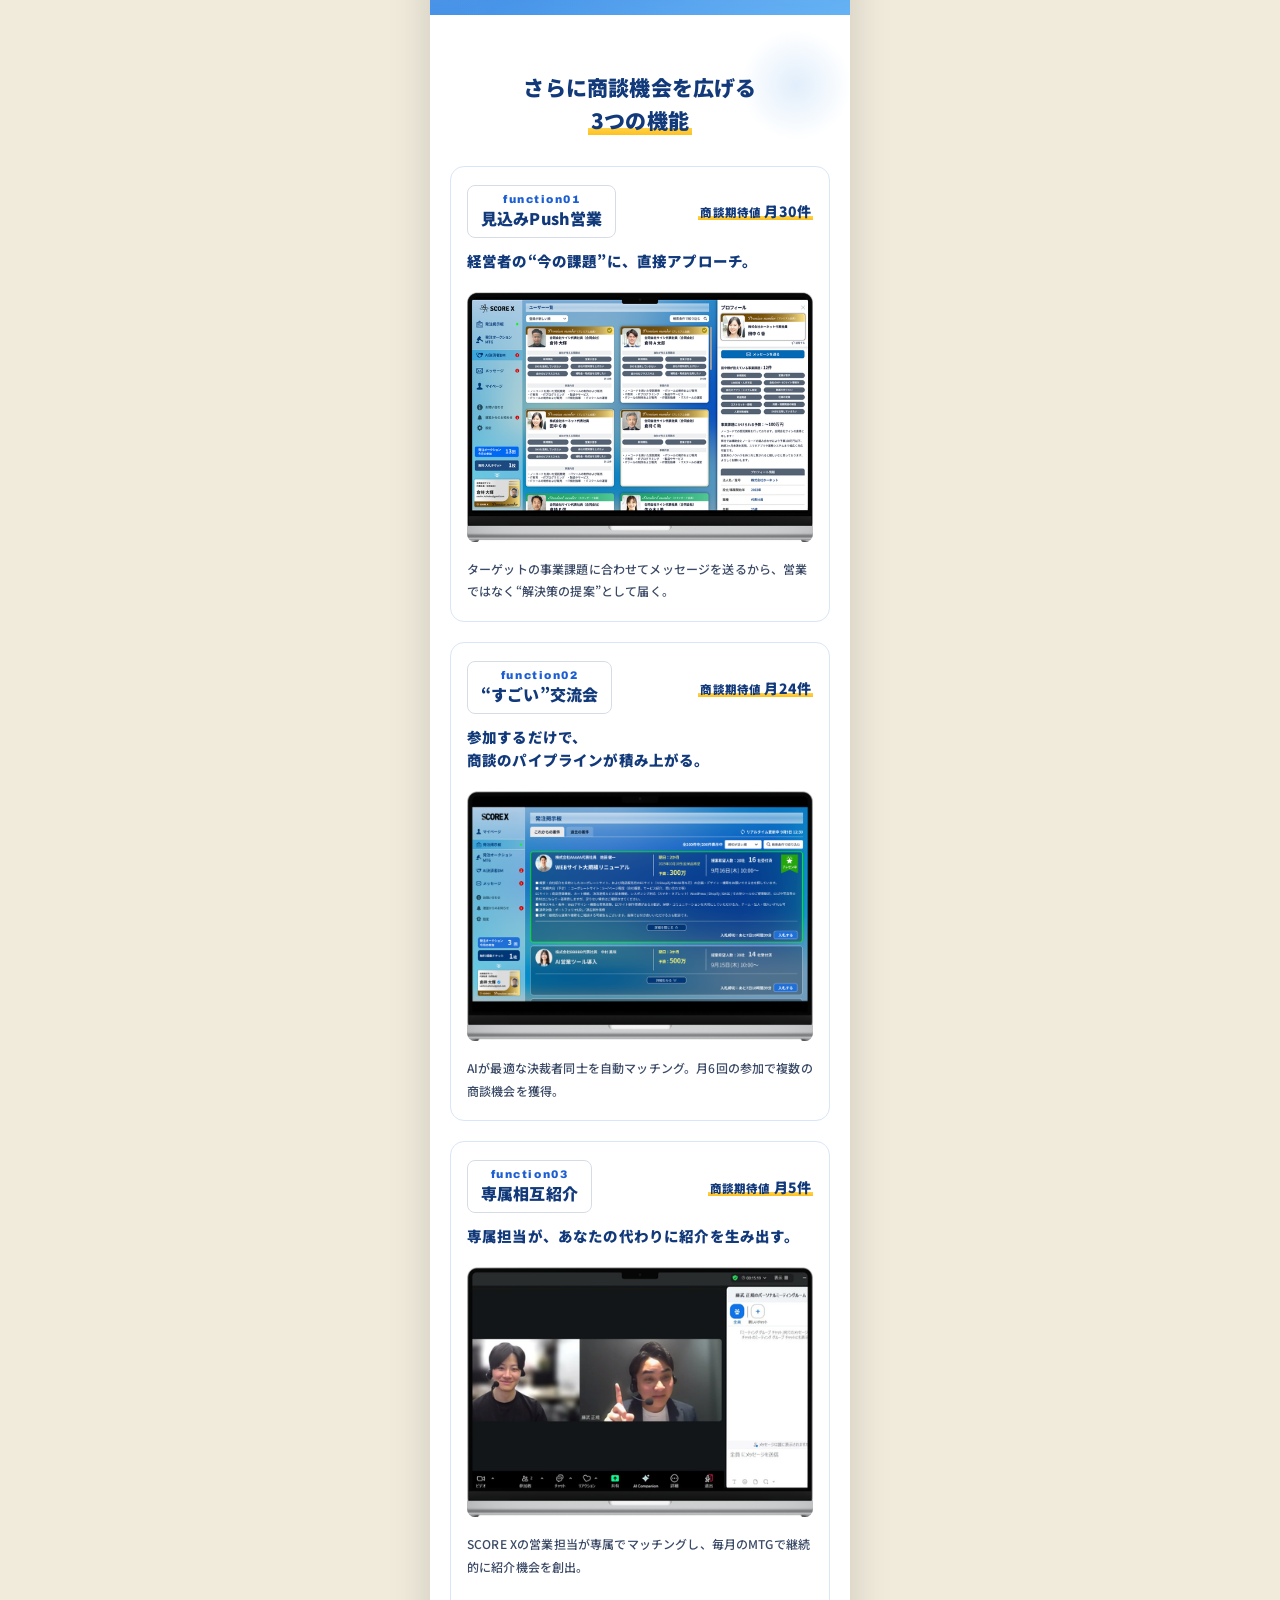
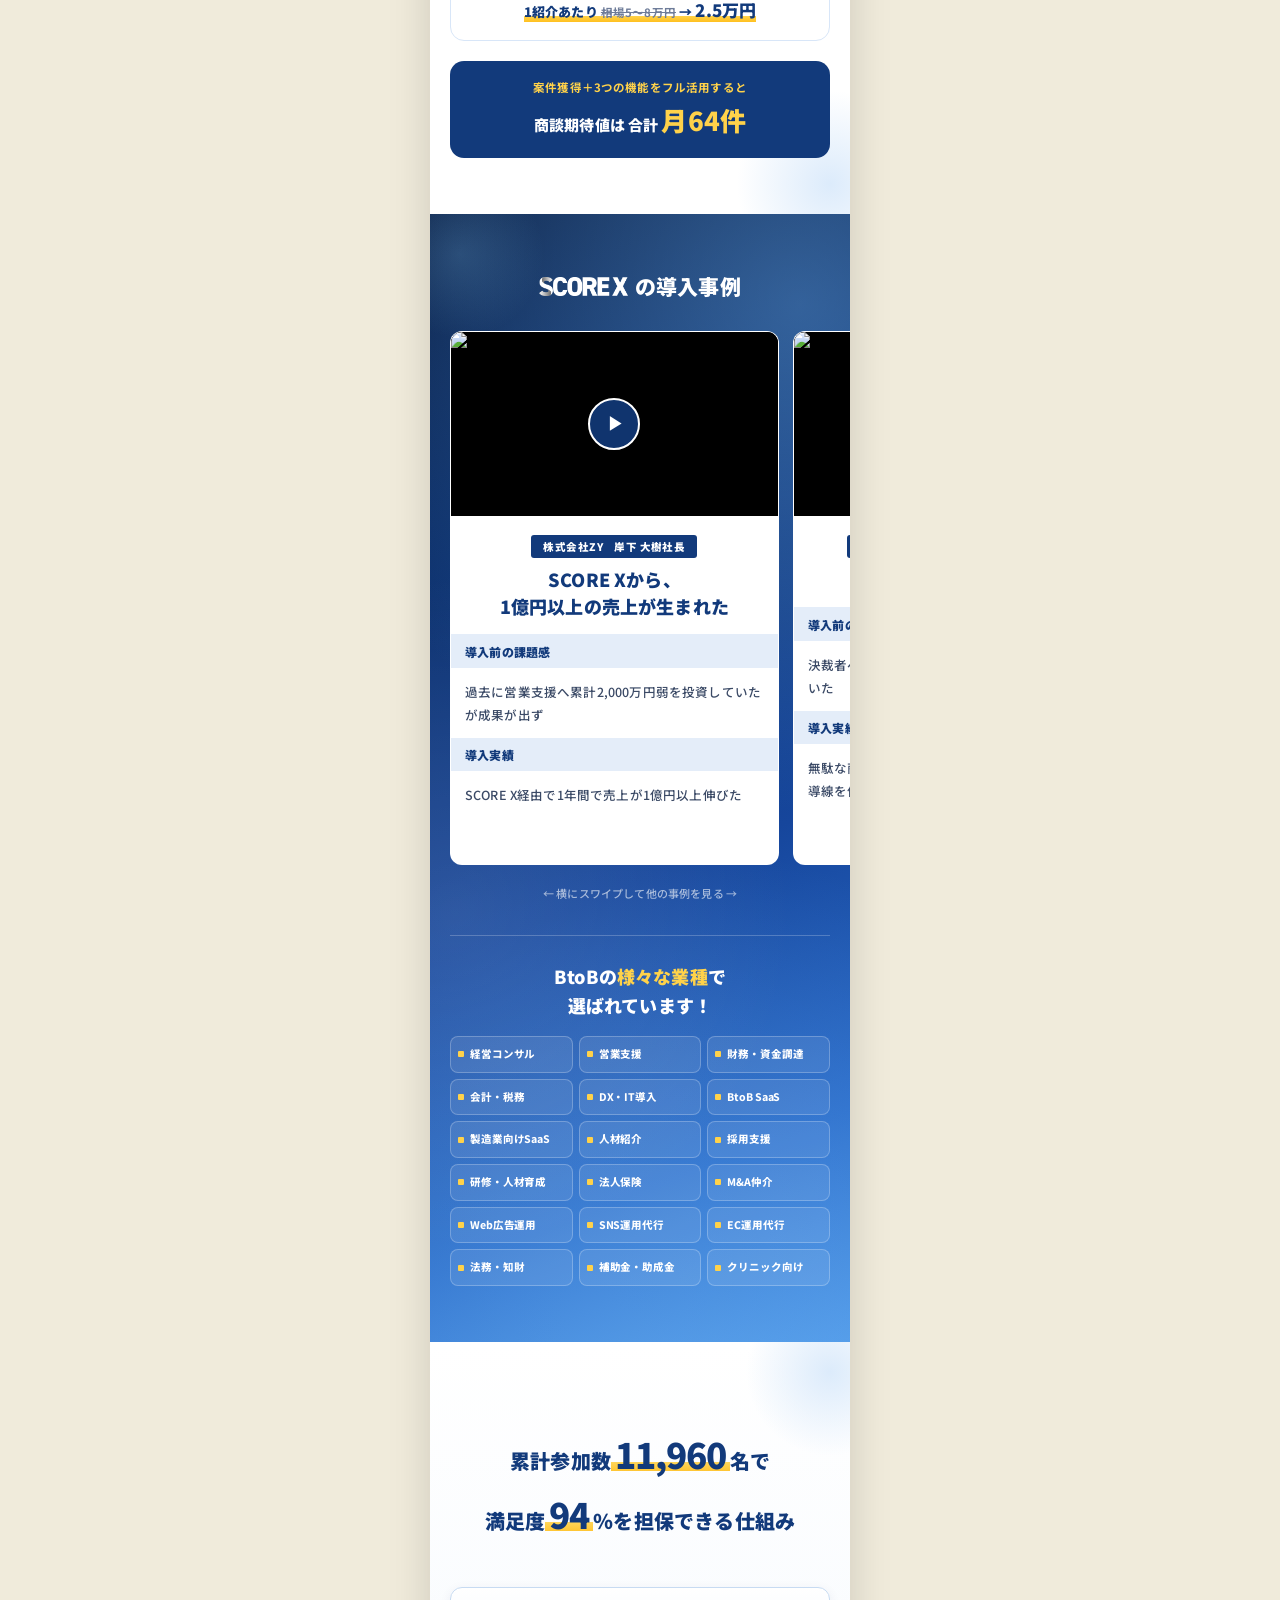
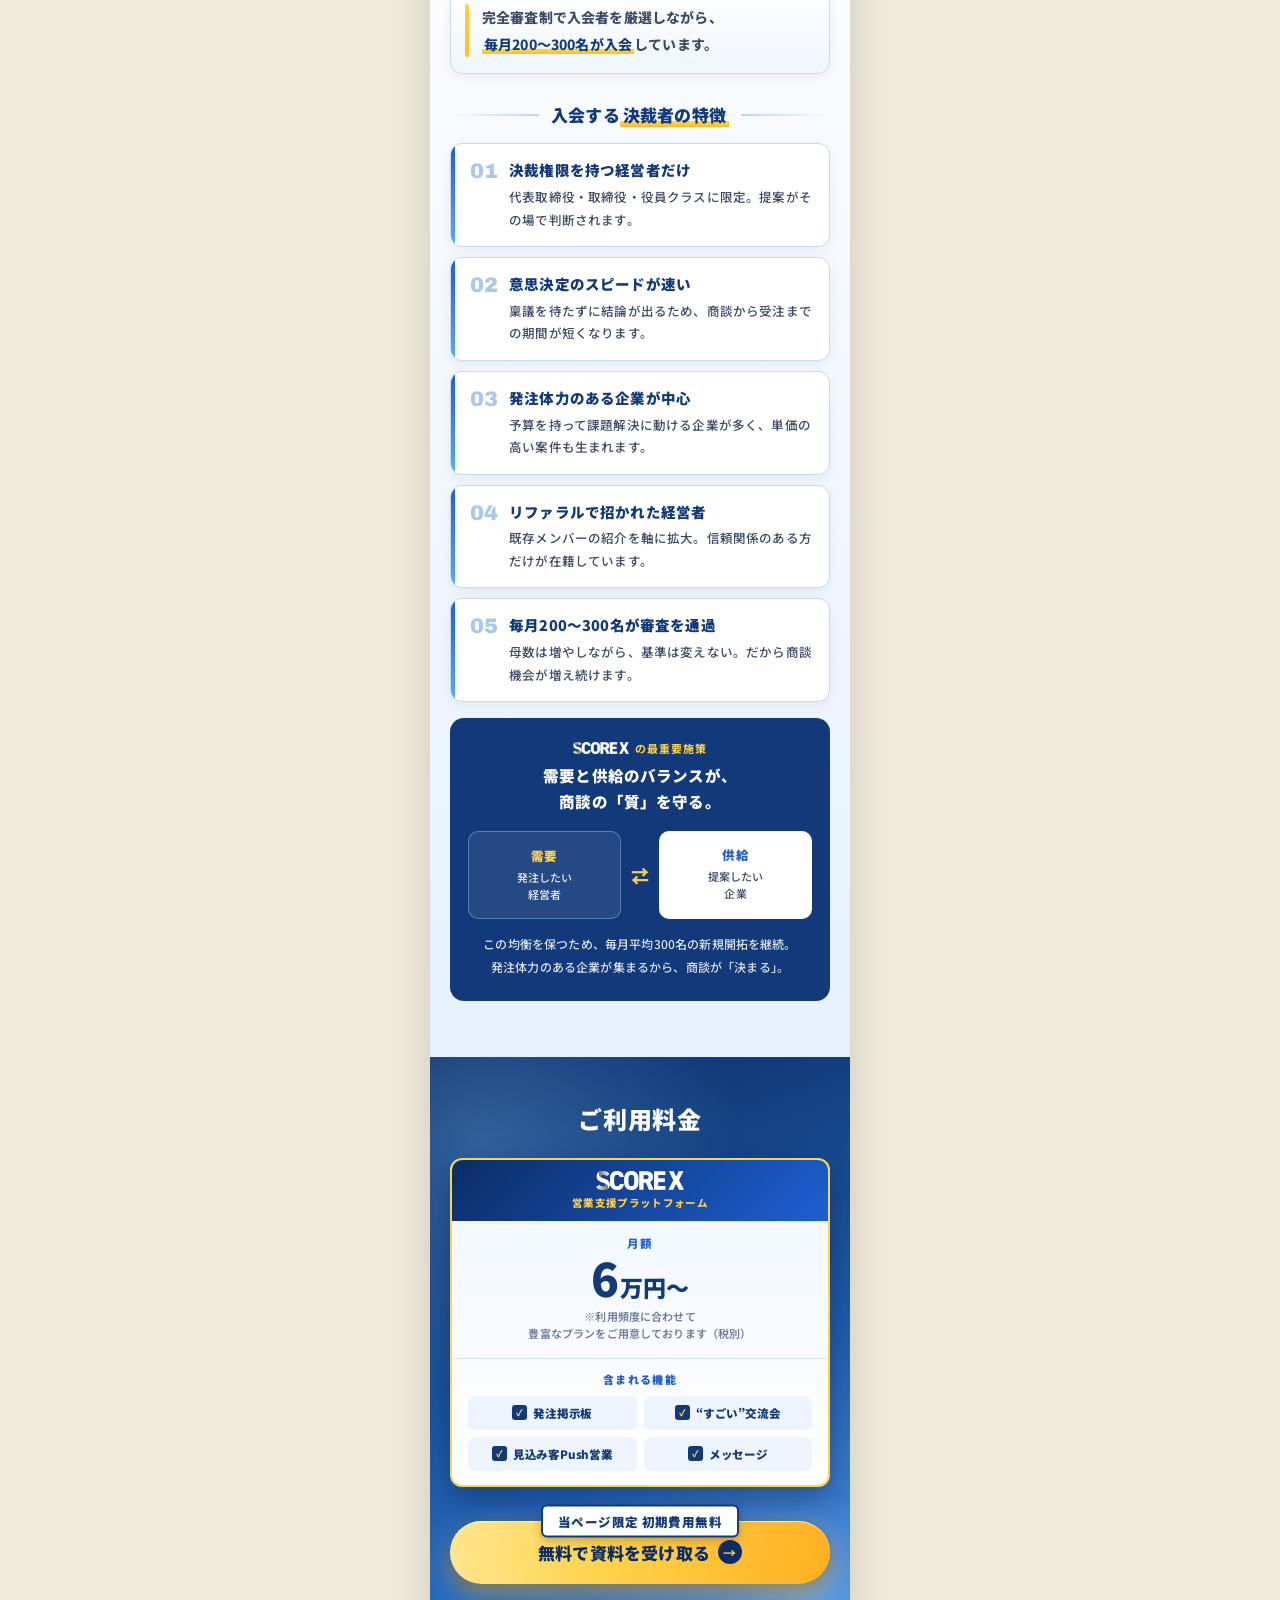
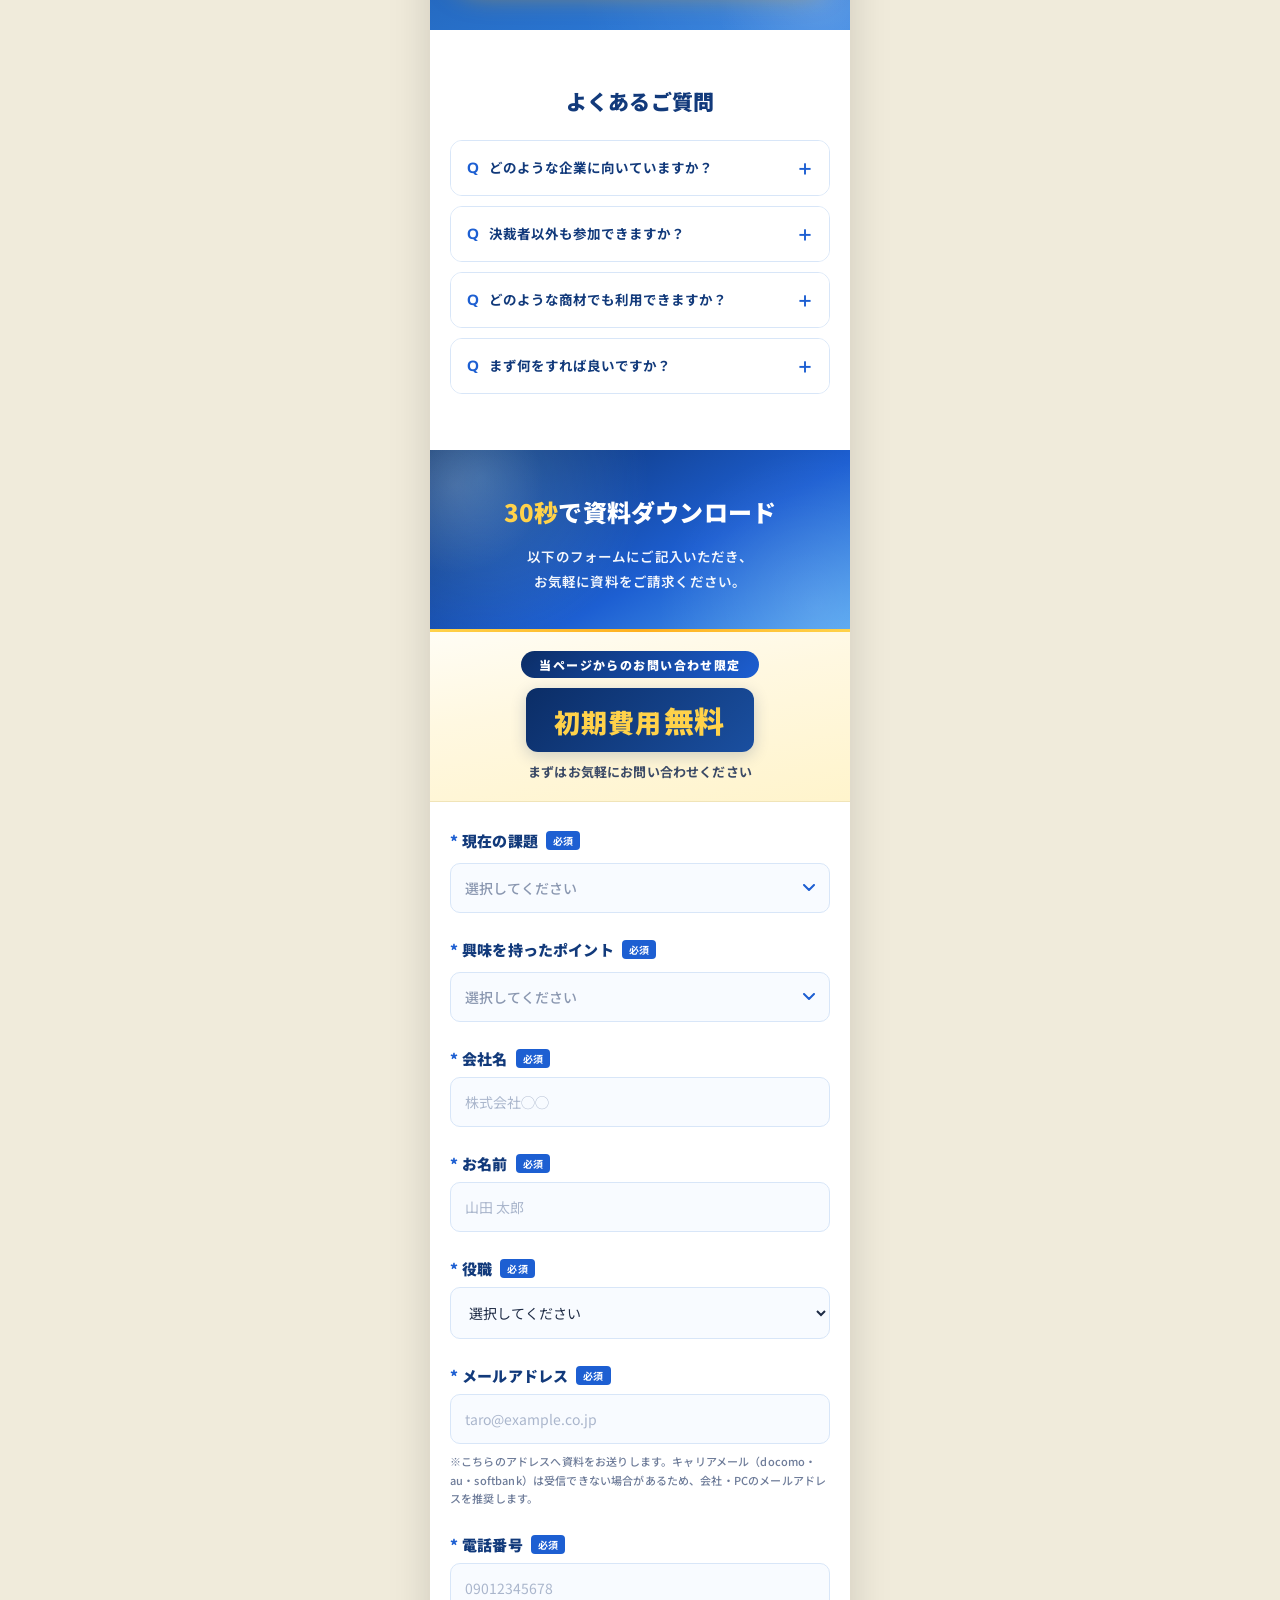
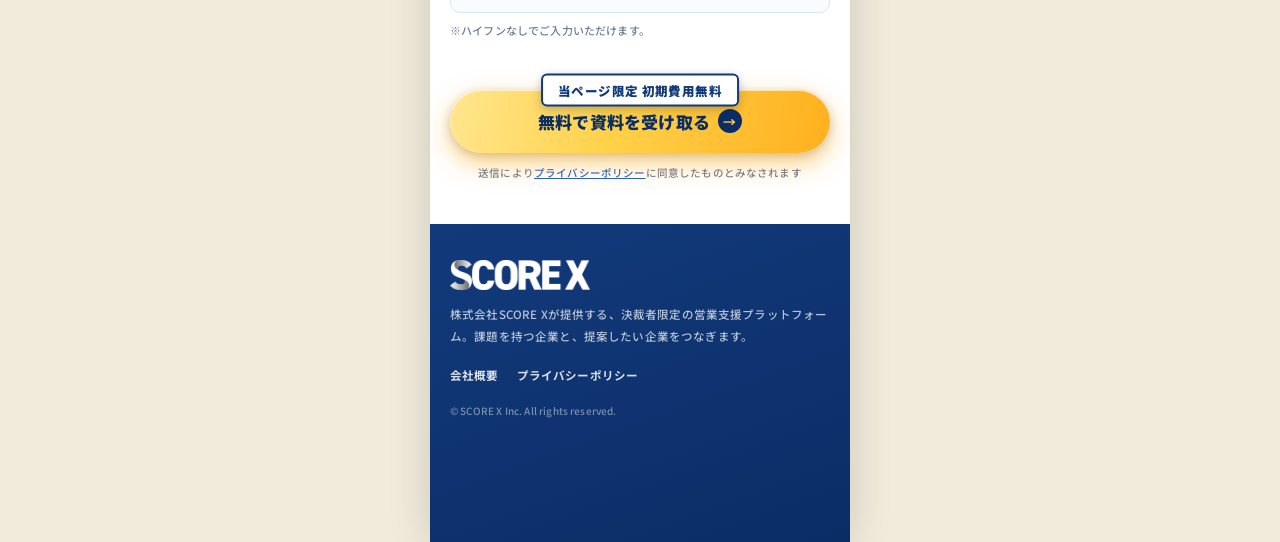
==== commit 5a408de4: "Change CTA label: 「30秒で入力完了」→「当ページ限定 初期費用無料」(全4箇所) Co-Authored-By: Claude Opus 4.6 (1M context) <nor" ====
--- a/index.html
+++ b/index.html
@@ -83,7 +83,7 @@
         <p style="margin:0;padding:0 10px 10px;text-align:center;font-size:11px;font-weight:700;color:rgba(255,255,255,0.8)">← 横にスワイプして他の案件を見る →</p>
       </div>
         <div style="position:relative;margin-top:20px">
-          <span style="position:absolute;top:0;left:50%;transform:translate(-50%,-50%);z-index:2;display:inline-block;background:#fff;color:#123A7B;border:2px solid #123A7B;font-size:12.5px;font-weight:900;letter-spacing:0.03em;padding:5px 15px;border-radius:6px;box-shadow:0 3px 10px rgba(6,26,66,0.25);white-space:nowrap">＼ 30秒で入力完了 ／</span>
+          <span style="position:absolute;top:0;left:50%;transform:translate(-50%,-50%);z-index:2;display:inline-block;background:#fff;color:#123A7B;border:2px solid #123A7B;font-size:12.5px;font-weight:900;letter-spacing:0.03em;padding:5px 15px;border-radius:6px;box-shadow:0 3px 10px rgba(6,26,66,0.25);white-space:nowrap">当ページ限定 初期費用無料</span>
         <a href="#form" style="display:flex;align-items:center;justify-content:center;gap:8px;background:linear-gradient(100deg,#FFE68F 0%,#FFD24A 42%,#FFB01F 100%);color:#0B2D66;font-size:17px;font-weight:900;letter-spacing:0.01em;padding:19px 22px;border-radius:100px;box-shadow:0 10px 26px rgba(255,168,10,0.5),0 3px 10px rgba(6,26,66,0.22),inset 0 1px 0 rgba(255,255,255,0.6)" class="cta">無料で資料を受け取る<span style="display:inline-flex;width:24px;height:24px;border-radius:50%;background:#0B2D66;color:#FFD24A;align-items:center;justify-content:center;font-size:13px;font-weight:700;flex-shrink:0">→</span></a>
       </div>
     </div>
@@ -527,7 +527,7 @@
         </div>
       </div>
         <div style="position:relative;margin-top:34px">
-          <span style="position:absolute;top:0;left:50%;transform:translate(-50%,-50%);z-index:2;display:inline-block;background:#fff;color:#123A7B;border:2px solid #123A7B;font-size:12.5px;font-weight:900;letter-spacing:0.03em;padding:5px 15px;border-radius:6px;box-shadow:0 3px 10px rgba(6,26,66,0.25);white-space:nowrap">＼ 30秒で入力完了 ／</span>
+          <span style="position:absolute;top:0;left:50%;transform:translate(-50%,-50%);z-index:2;display:inline-block;background:#fff;color:#123A7B;border:2px solid #123A7B;font-size:12.5px;font-weight:900;letter-spacing:0.03em;padding:5px 15px;border-radius:6px;box-shadow:0 3px 10px rgba(6,26,66,0.25);white-space:nowrap">当ページ限定 初期費用無料</span>
         <a href="#form" style="display:flex;align-items:center;justify-content:center;gap:8px;background:linear-gradient(100deg,#FFE68F 0%,#FFD24A 42%,#FFB01F 100%);color:#0B2D66;font-size:17px;font-weight:900;letter-spacing:0.01em;padding:19px 22px;border-radius:100px;box-shadow:0 10px 26px rgba(255,168,10,0.5),0 3px 10px rgba(6,26,66,0.22),inset 0 1px 0 rgba(255,255,255,0.6)" class="cta">無料で資料を受け取る<span style="display:inline-flex;width:24px;height:24px;border-radius:50%;background:#0B2D66;color:#FFD24A;align-items:center;justify-content:center;font-size:13px;font-weight:700;flex-shrink:0">→</span></a>
       </div>
     </div>
@@ -653,7 +653,7 @@
         </div>
 
           <div style="position:relative;margin-top:24px">
-            <span style="position:absolute;top:0;left:50%;transform:translate(-50%,-50%);z-index:2;display:inline-block;background:#fff;color:#123A7B;border:2px solid #123A7B;font-size:12.5px;font-weight:900;letter-spacing:0.03em;padding:5px 15px;border-radius:6px;box-shadow:0 3px 10px rgba(6,26,66,0.25);white-space:nowrap">＼ 30秒で入力完了 ／</span>
+            <span style="position:absolute;top:0;left:50%;transform:translate(-50%,-50%);z-index:2;display:inline-block;background:#fff;color:#123A7B;border:2px solid #123A7B;font-size:12.5px;font-weight:900;letter-spacing:0.03em;padding:5px 15px;border-radius:6px;box-shadow:0 3px 10px rgba(6,26,66,0.25);white-space:nowrap">当ページ限定 初期費用無料</span>
           <button type="submit" id="submitBtn" style="display:flex;align-items:center;justify-content:center;gap:8px;background:linear-gradient(100deg,#FFE68F 0%,#FFD24A 42%,#FFB01F 100%);color:#0B2D66;font-size:17px;font-weight:900;letter-spacing:0.01em;padding:19px 22px;border-radius:100px;box-shadow:0 10px 26px rgba(255,168,10,0.5),0 3px 10px rgba(6,26,66,0.22),inset 0 1px 0 rgba(255,255,255,0.6);width:100%;border:none;cursor:pointer;font-family:inherit" class="cta">無料で資料を受け取る<span style="display:inline-flex;width:24px;height:24px;border-radius:50%;background:#0B2D66;color:#FFD24A;align-items:center;justify-content:center;font-size:13px;font-weight:700;flex-shrink:0">→</span></button>
         </div>
         <p style="margin:-14px 0 0;text-align:center;font-size:10.5px;color:#6E7C99">送信により<a href="https://scorex.co.jp/privacy.html" target="_blank" rel="noopener" style="text-decoration:underline">プライバシーポリシー</a>に同意したものとみなされます</p>
@@ -688,7 +688,7 @@
     <div id="stickyCta" style="position:fixed;bottom:0;left:0;right:0;z-index:60;display:flex;justify-content:center;pointer-events:none;opacity:0;visibility:hidden;transform:translateY(12px);transition:opacity .3s ease,transform .3s ease,visibility .3s">
       <div style="width:100%;max-width:420px;padding:16px 14px 14px;background:linear-gradient(180deg,rgba(11,45,102,0),rgba(11,45,102,0.62) 45%);pointer-events:auto">
           <div style="position:relative;margin-top:13px">
-            <span style="position:absolute;top:0;left:50%;transform:translate(-50%,-50%);z-index:2;display:inline-block;background:#fff;color:#123A7B;border:2px solid #123A7B;font-size:12.5px;font-weight:900;letter-spacing:0.03em;padding:5px 15px;border-radius:6px;box-shadow:0 3px 10px rgba(6,26,66,0.25);white-space:nowrap">＼ 30秒で入力完了 ／</span>
+            <span style="position:absolute;top:0;left:50%;transform:translate(-50%,-50%);z-index:2;display:inline-block;background:#fff;color:#123A7B;border:2px solid #123A7B;font-size:12.5px;font-weight:900;letter-spacing:0.03em;padding:5px 15px;border-radius:6px;box-shadow:0 3px 10px rgba(6,26,66,0.25);white-space:nowrap">当ページ限定 初期費用無料</span>
           <a href="#form" style="display:flex;align-items:center;justify-content:center;gap:8px;background:linear-gradient(100deg,#FFE68F 0%,#FFD24A 42%,#FFB01F 100%);color:#0B2D66;font-size:17px;font-weight:900;letter-spacing:0.01em;padding:19px 22px;border-radius:100px;box-shadow:0 10px 26px rgba(255,168,10,0.5),0 3px 10px rgba(6,26,66,0.22),inset 0 1px 0 rgba(255,255,255,0.6)" class="cta">無料で資料を受け取る<span style="display:inline-flex;width:24px;height:24px;border-radius:50%;background:#0B2D66;color:#FFD24A;align-items:center;justify-content:center;font-size:13px;font-weight:700;flex-shrink:0">→</span></a>
         </div>
       </div>
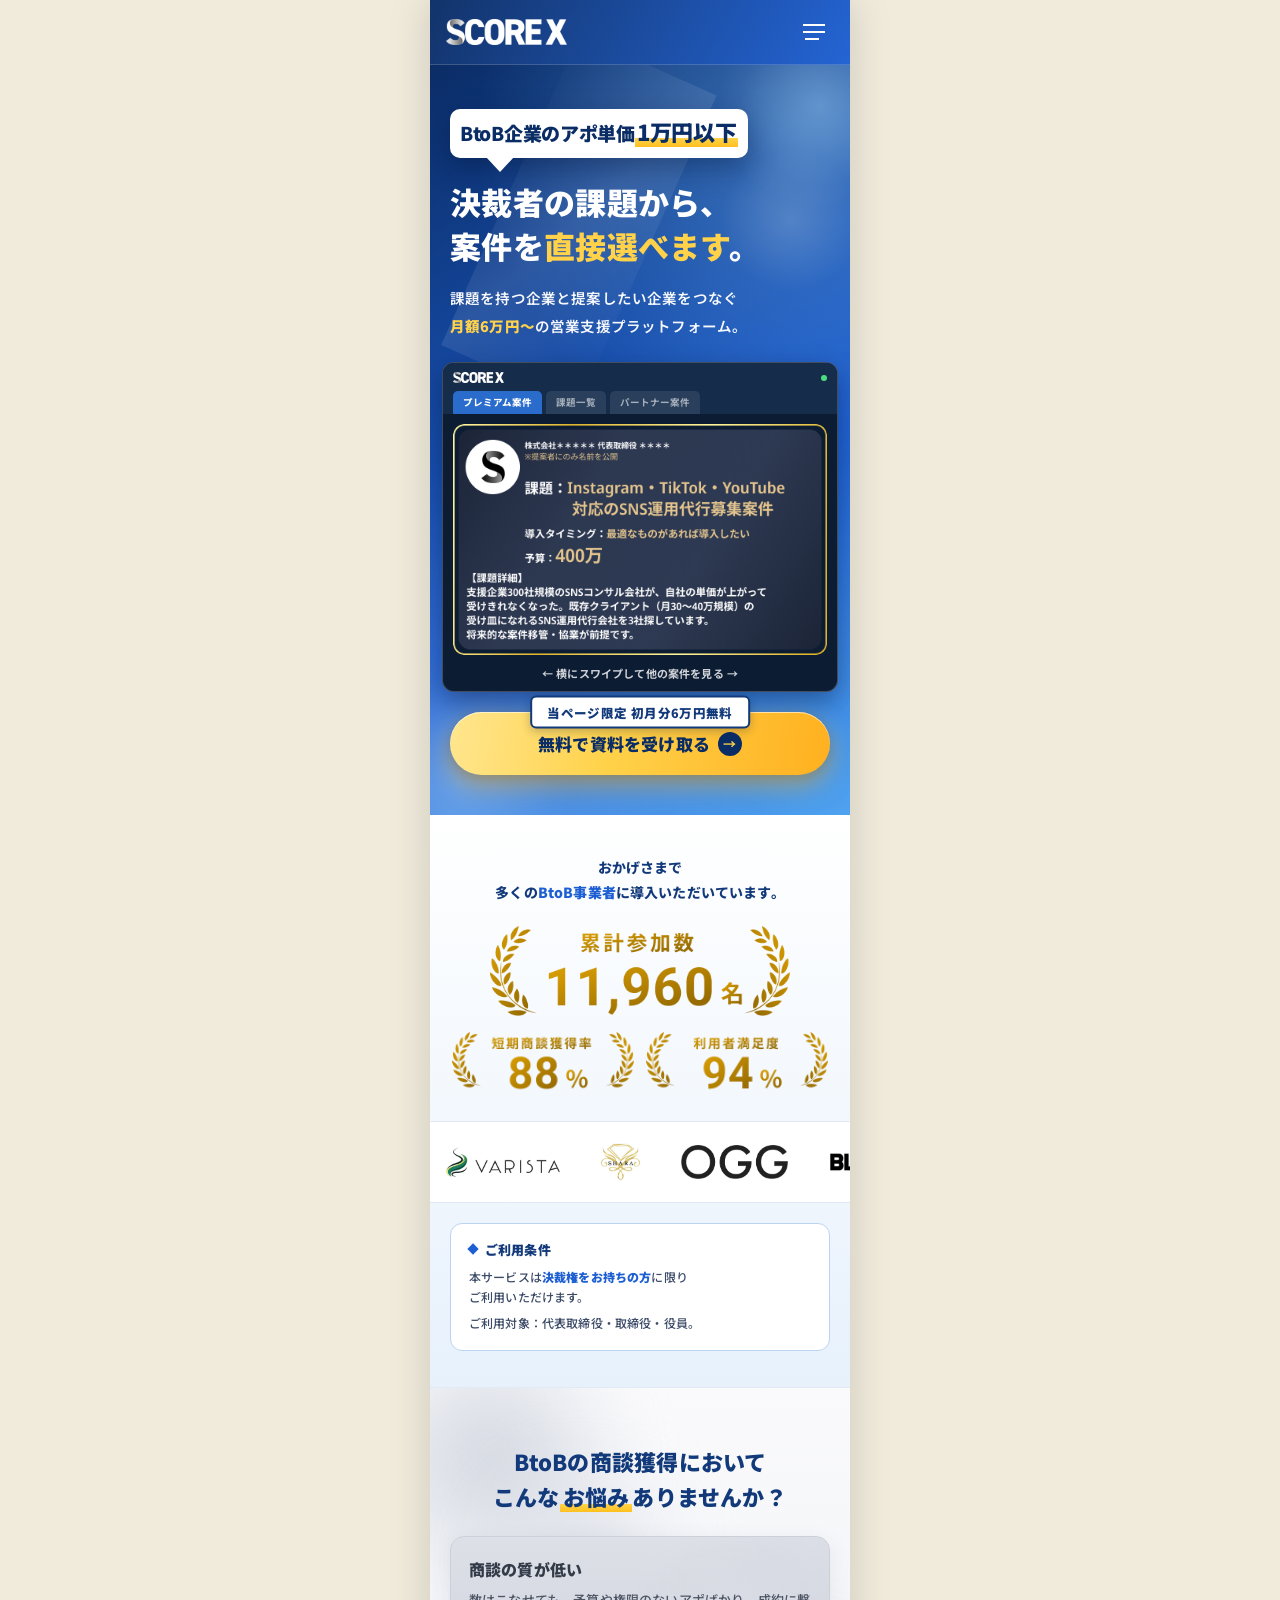
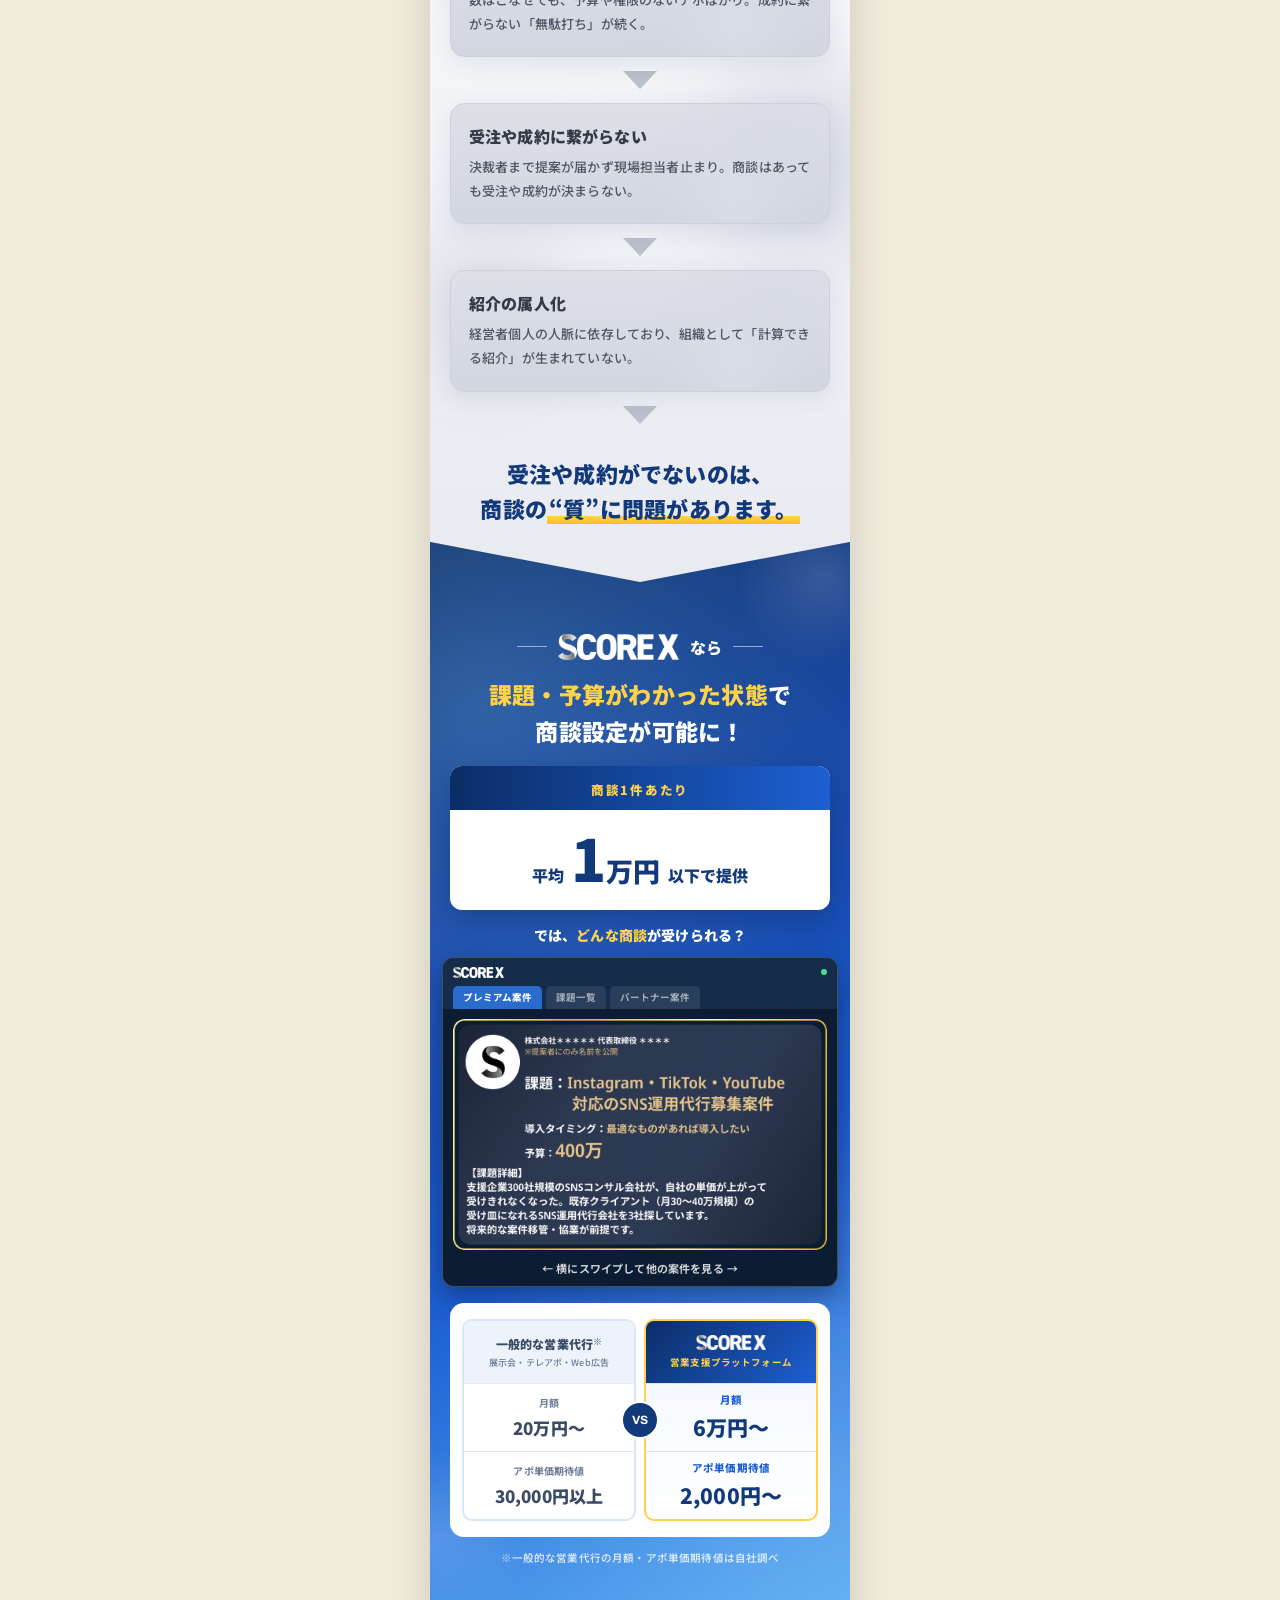
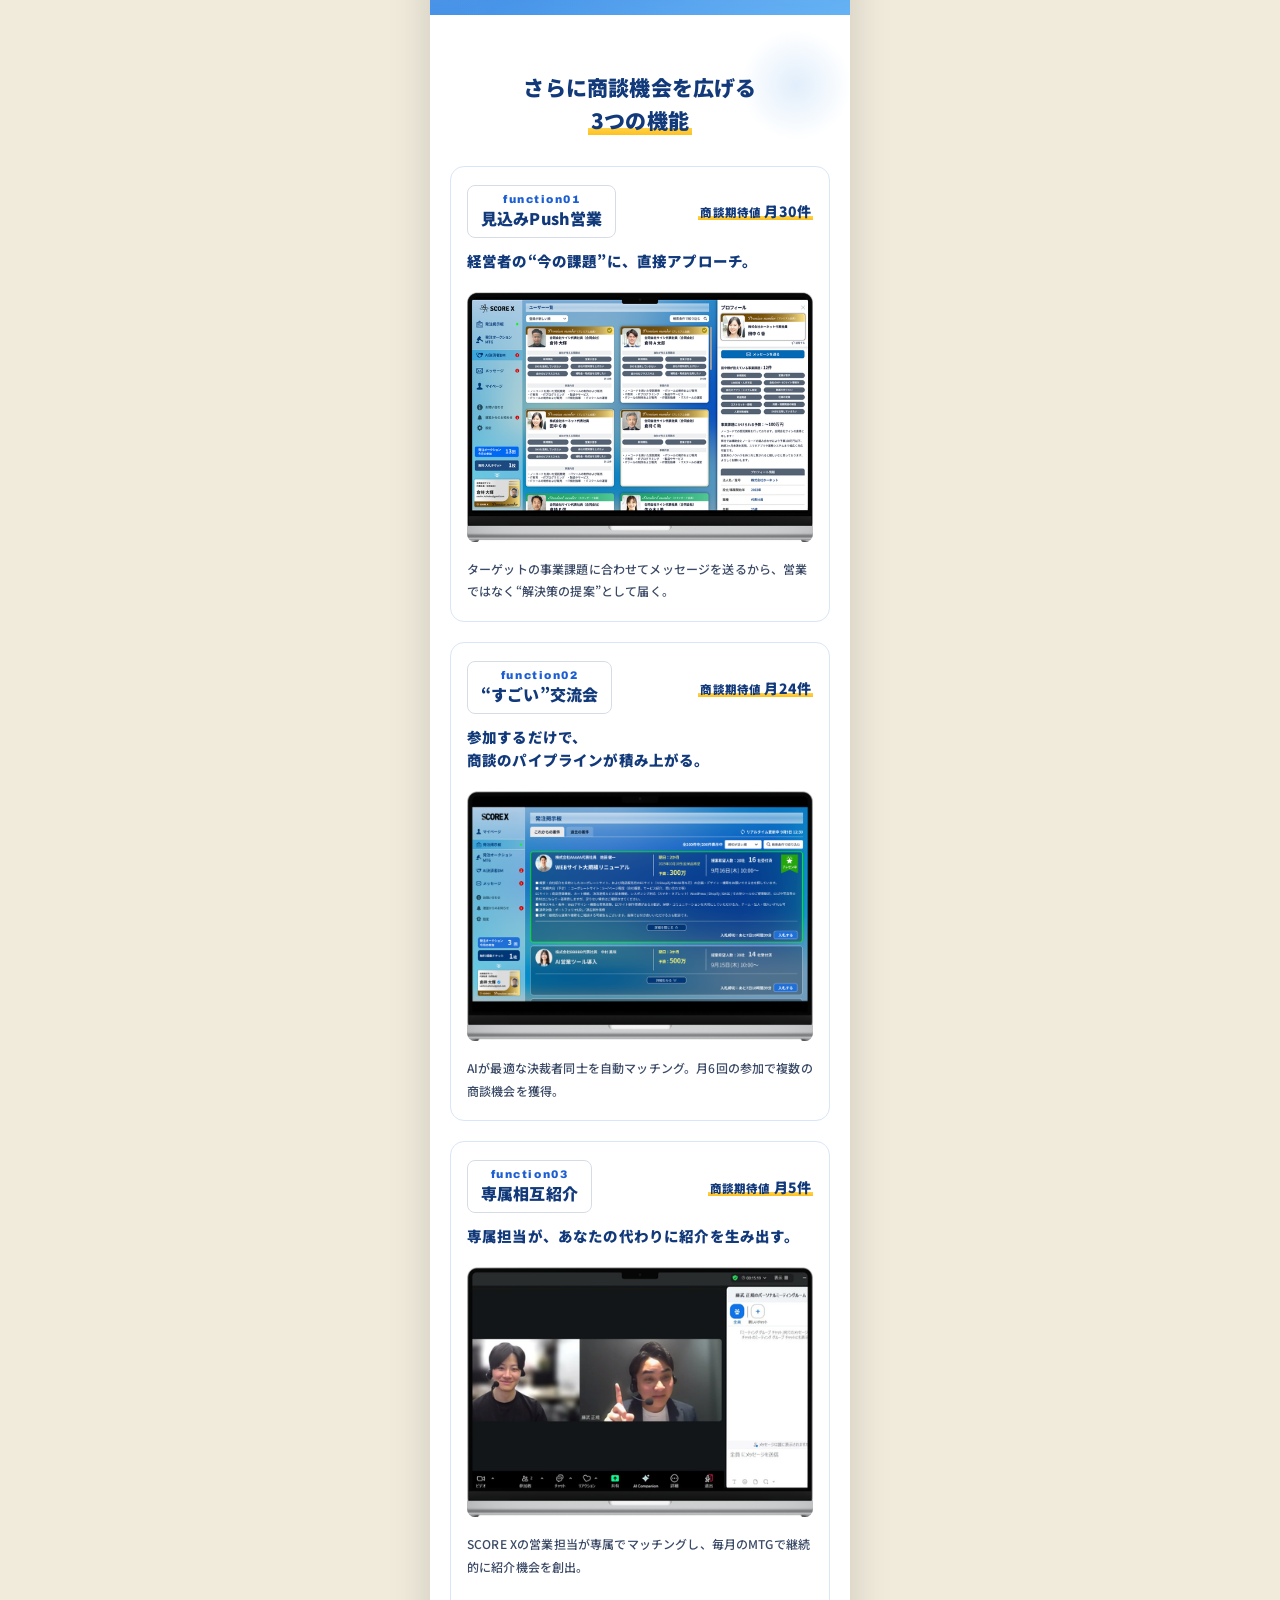
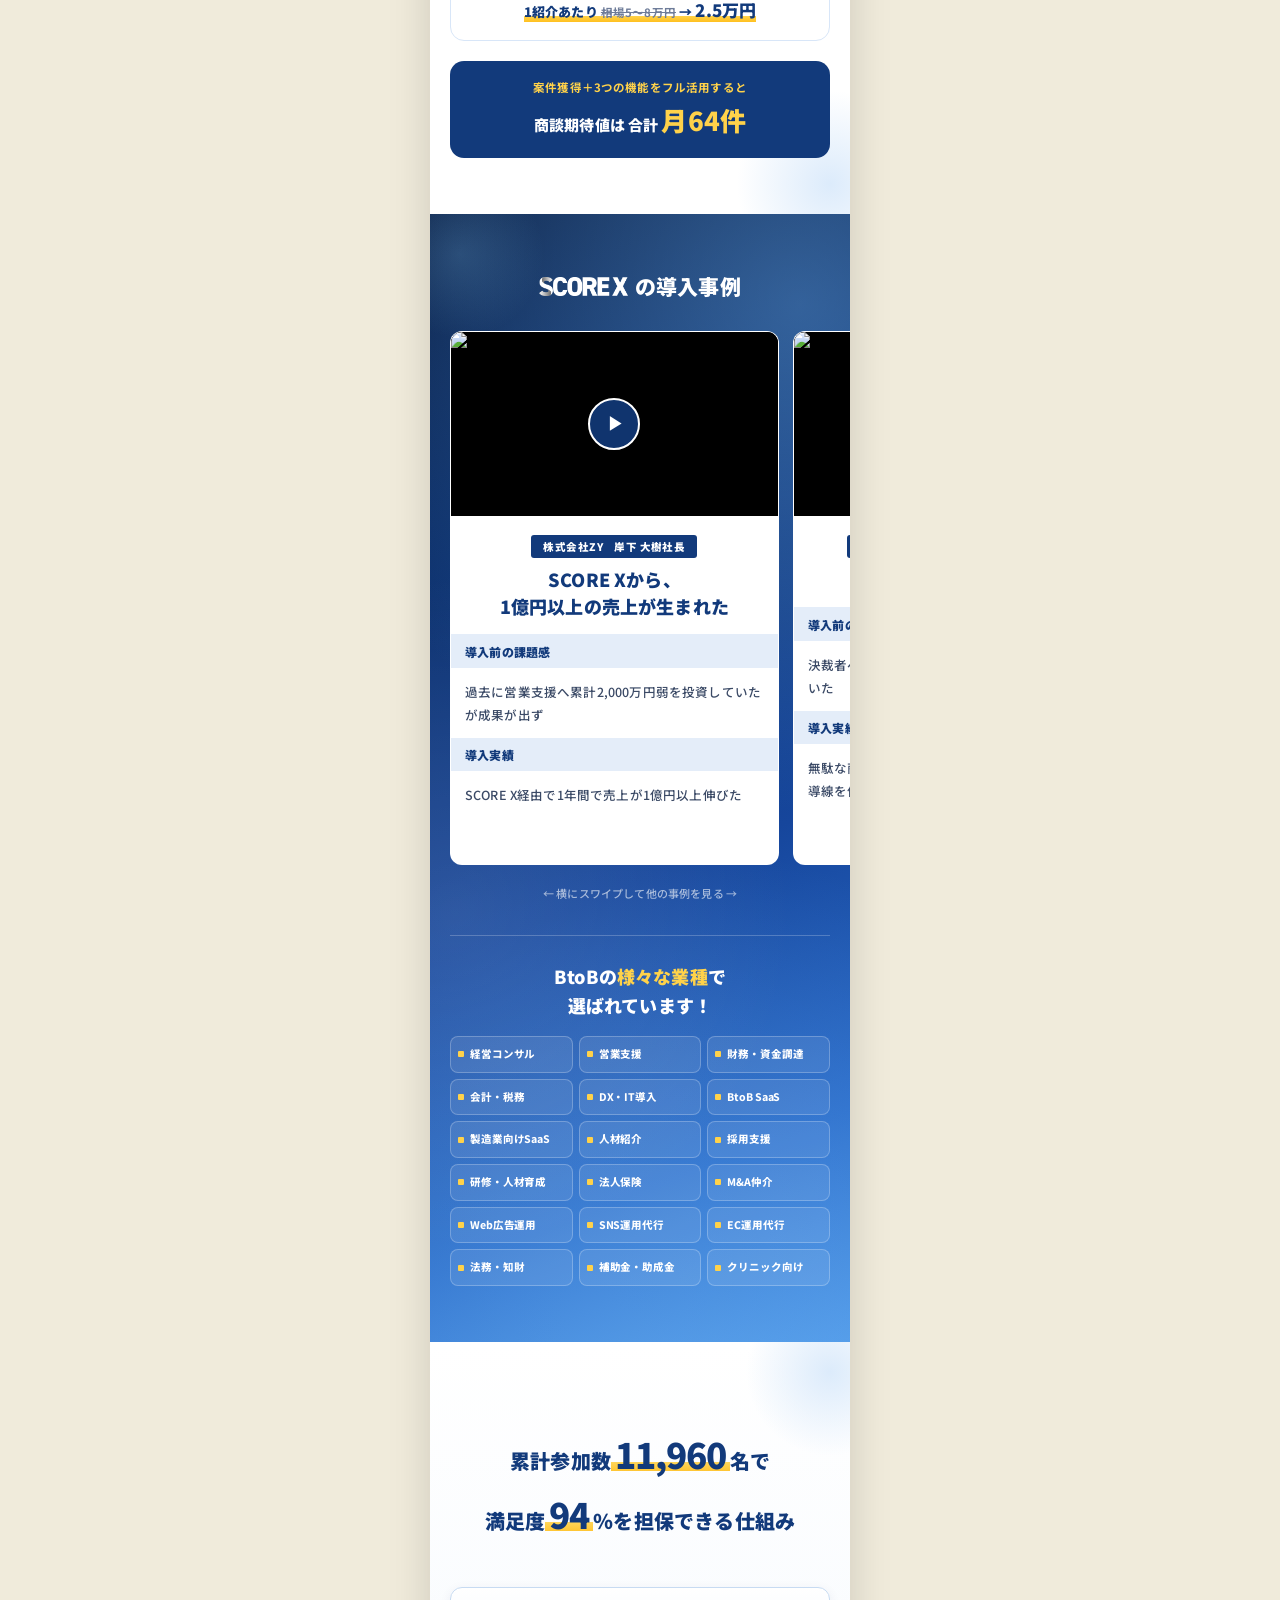
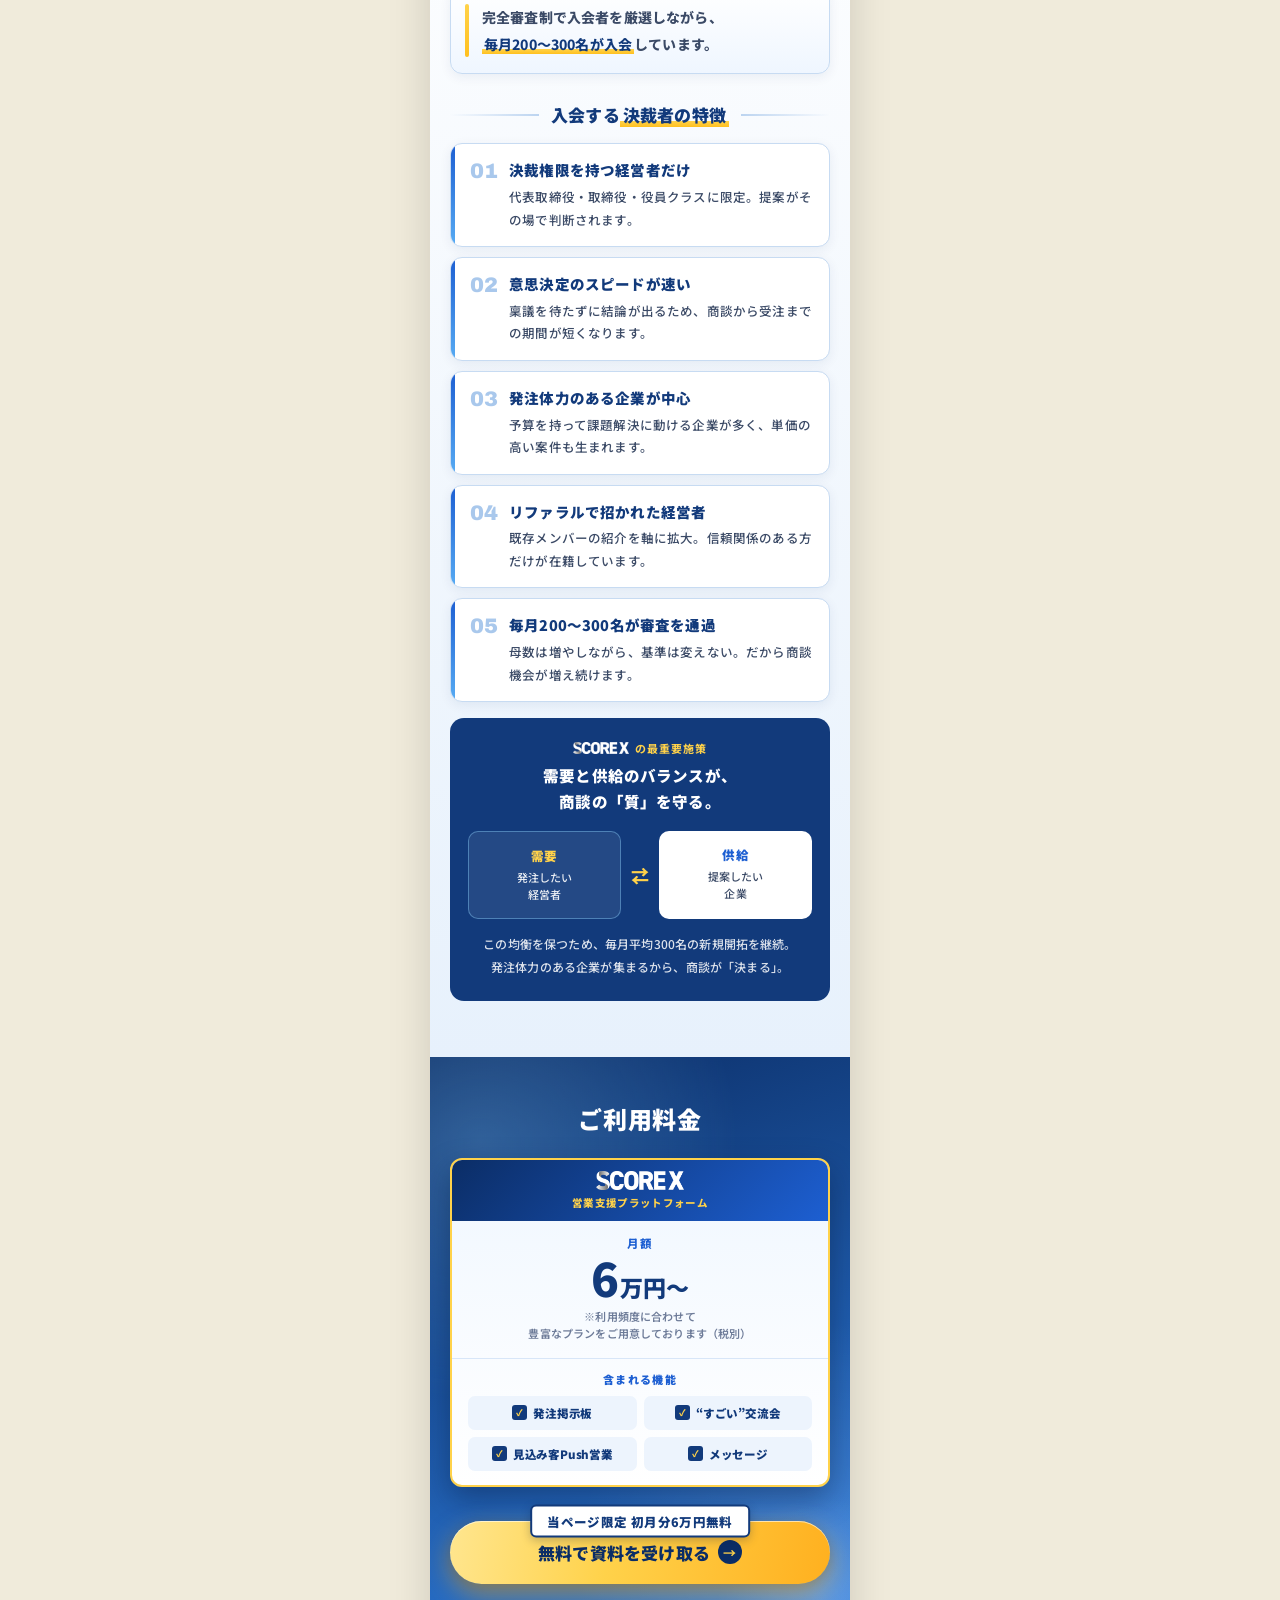
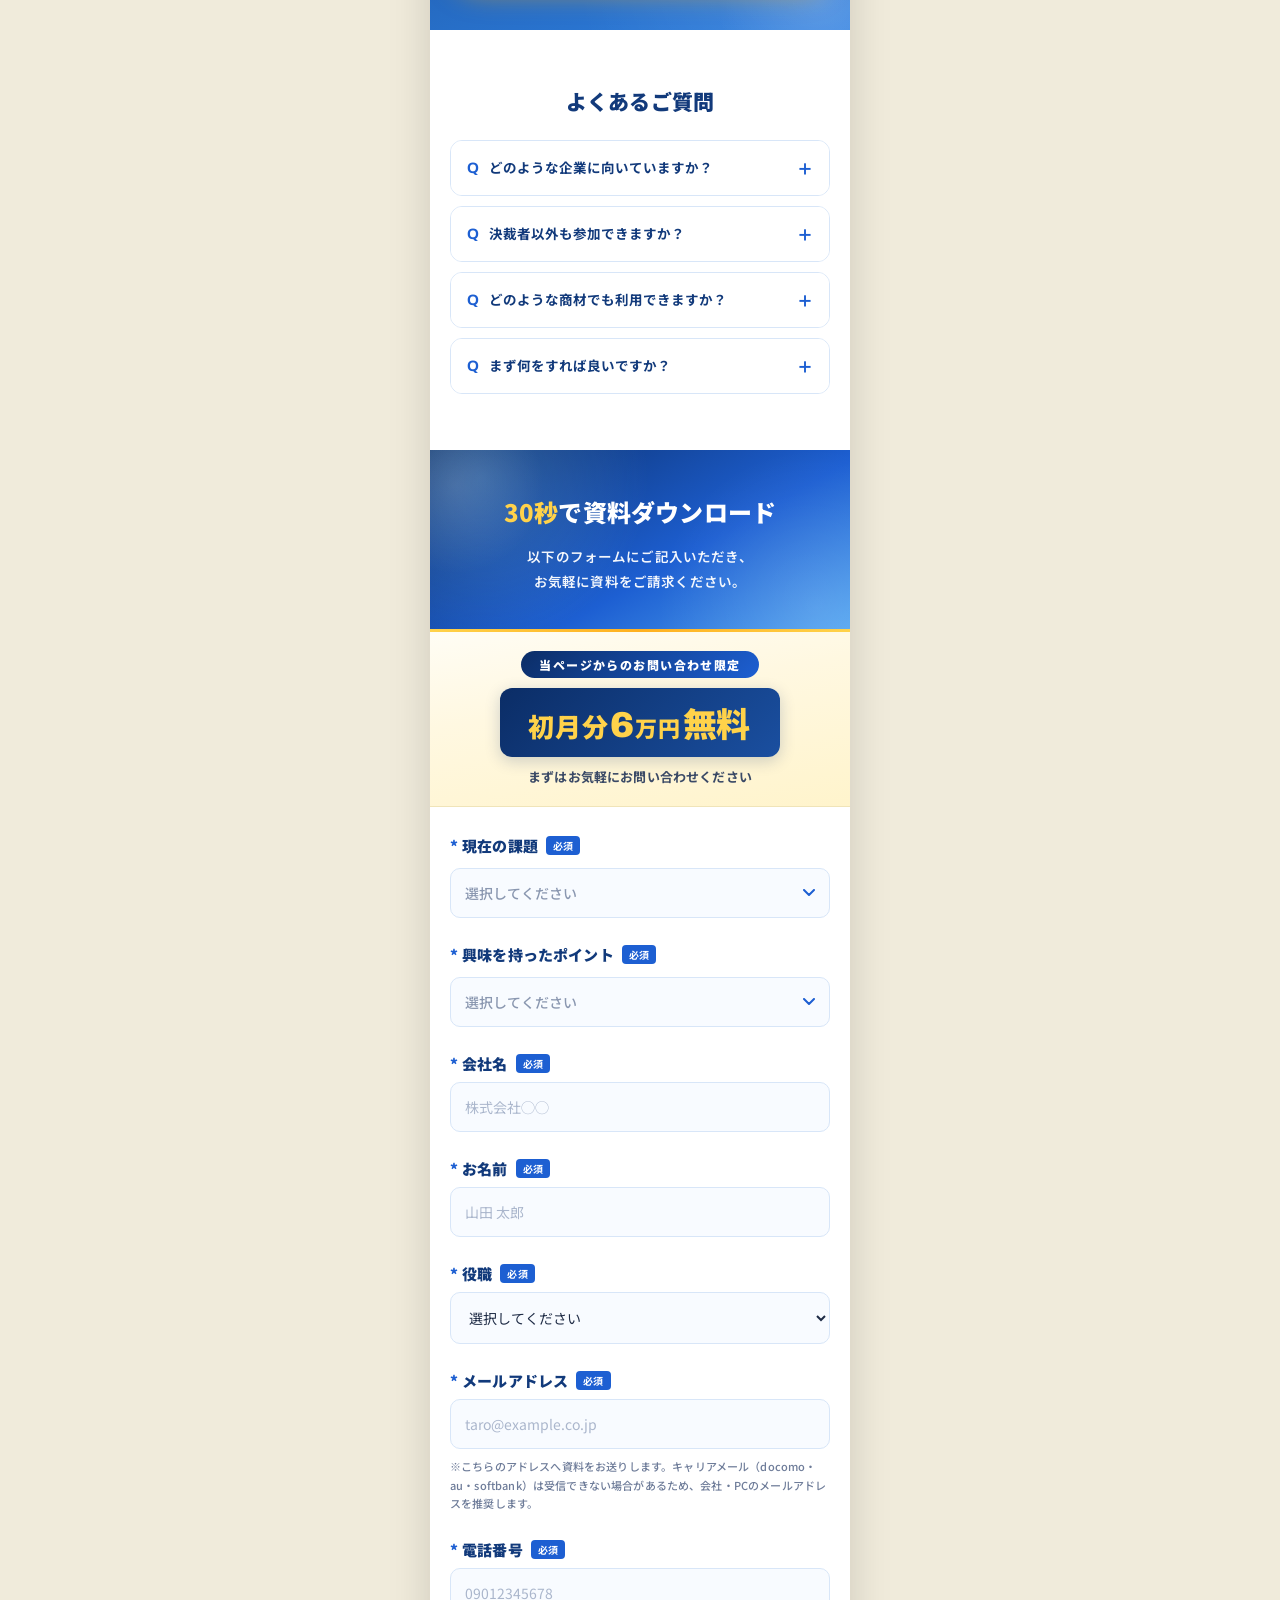
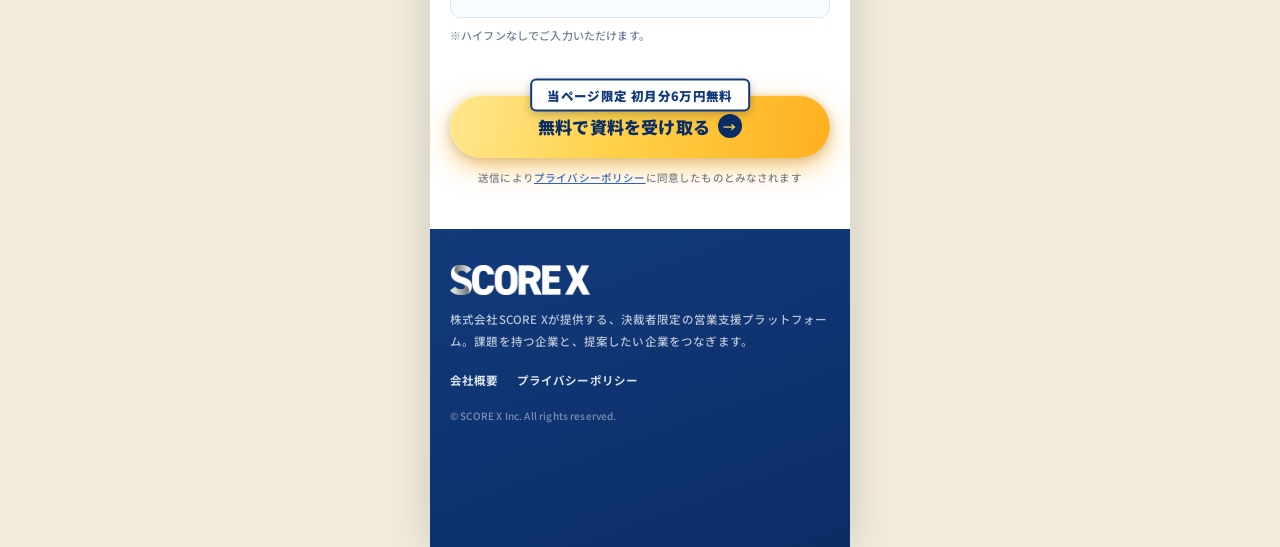
==== commit 75d7da3a: "Change offer: 初期費用無料 → 初月分6万円無料（全箇所） - CTAラベル4箇所: 「当ページ限定 初月分6万円無料」 - index.htmlオファーカード: 「6」を36px Ar" ====
--- a/index.html
+++ b/index.html
@@ -83,7 +83,7 @@
         <p style="margin:0;padding:0 10px 10px;text-align:center;font-size:11px;font-weight:700;color:rgba(255,255,255,0.8)">← 横にスワイプして他の案件を見る →</p>
       </div>
         <div style="position:relative;margin-top:20px">
-          <span style="position:absolute;top:0;left:50%;transform:translate(-50%,-50%);z-index:2;display:inline-block;background:#fff;color:#123A7B;border:2px solid #123A7B;font-size:12.5px;font-weight:900;letter-spacing:0.03em;padding:5px 15px;border-radius:6px;box-shadow:0 3px 10px rgba(6,26,66,0.25);white-space:nowrap">当ページ限定 初期費用無料</span>
+          <span style="position:absolute;top:0;left:50%;transform:translate(-50%,-50%);z-index:2;display:inline-block;background:#fff;color:#123A7B;border:2px solid #123A7B;font-size:12.5px;font-weight:900;letter-spacing:0.03em;padding:5px 15px;border-radius:6px;box-shadow:0 3px 10px rgba(6,26,66,0.25);white-space:nowrap">当ページ限定 初月分6万円無料</span>
         <a href="#form" style="display:flex;align-items:center;justify-content:center;gap:8px;background:linear-gradient(100deg,#FFE68F 0%,#FFD24A 42%,#FFB01F 100%);color:#0B2D66;font-size:17px;font-weight:900;letter-spacing:0.01em;padding:19px 22px;border-radius:100px;box-shadow:0 10px 26px rgba(255,168,10,0.5),0 3px 10px rgba(6,26,66,0.22),inset 0 1px 0 rgba(255,255,255,0.6)" class="cta">無料で資料を受け取る<span style="display:inline-flex;width:24px;height:24px;border-radius:50%;background:#0B2D66;color:#FFD24A;align-items:center;justify-content:center;font-size:13px;font-weight:700;flex-shrink:0">→</span></a>
       </div>
     </div>
@@ -527,7 +527,7 @@
         </div>
       </div>
         <div style="position:relative;margin-top:34px">
-          <span style="position:absolute;top:0;left:50%;transform:translate(-50%,-50%);z-index:2;display:inline-block;background:#fff;color:#123A7B;border:2px solid #123A7B;font-size:12.5px;font-weight:900;letter-spacing:0.03em;padding:5px 15px;border-radius:6px;box-shadow:0 3px 10px rgba(6,26,66,0.25);white-space:nowrap">当ページ限定 初期費用無料</span>
+          <span style="position:absolute;top:0;left:50%;transform:translate(-50%,-50%);z-index:2;display:inline-block;background:#fff;color:#123A7B;border:2px solid #123A7B;font-size:12.5px;font-weight:900;letter-spacing:0.03em;padding:5px 15px;border-radius:6px;box-shadow:0 3px 10px rgba(6,26,66,0.25);white-space:nowrap">当ページ限定 初月分6万円無料</span>
         <a href="#form" style="display:flex;align-items:center;justify-content:center;gap:8px;background:linear-gradient(100deg,#FFE68F 0%,#FFD24A 42%,#FFB01F 100%);color:#0B2D66;font-size:17px;font-weight:900;letter-spacing:0.01em;padding:19px 22px;border-radius:100px;box-shadow:0 10px 26px rgba(255,168,10,0.5),0 3px 10px rgba(6,26,66,0.22),inset 0 1px 0 rgba(255,255,255,0.6)" class="cta">無料で資料を受け取る<span style="display:inline-flex;width:24px;height:24px;border-radius:50%;background:#0B2D66;color:#FFD24A;align-items:center;justify-content:center;font-size:13px;font-weight:700;flex-shrink:0">→</span></a>
       </div>
     </div>
@@ -591,7 +591,7 @@
       <div style="position:absolute;top:0;left:0;right:0;height:3px;background:linear-gradient(90deg,#FFD24A,#FFB01F,#FFD24A)"></div>
       <span style="display:inline-block;background:linear-gradient(135deg,#0B2D66 0%,#1D5FD2 100%);color:#fff;font-size:12px;font-weight:900;letter-spacing:0.12em;padding:5px 18px;border-radius:100px;margin-bottom:10px">当ページからのお問い合わせ限定</span>
       <div style="display:inline-block;padding:10px 28px;border-radius:12px;background:linear-gradient(135deg,#0B2D66 0%,#1A4FA0 100%);box-shadow:0 4px 16px rgba(11,45,102,0.2)">
-        <p style="margin:0;font-size:26px;font-weight:900;color:#FFD24A;letter-spacing:0.04em">初期費用<span style="font-family:'Archivo','Noto Sans JP',sans-serif;font-size:30px;letter-spacing:-0.01em;margin:0 2px">無料</span></p>
+        <p style="margin:0;font-size:26px;font-weight:900;color:#FFD24A;letter-spacing:0.04em">初月分<span style="font-family:'Archivo','Noto Sans JP',sans-serif;font-size:36px;letter-spacing:-0.01em;margin:0 1px;color:#FFD24A">6</span><span style="font-size:22px">万円</span><span style="font-family:'Archivo','Noto Sans JP',sans-serif;font-size:34px;letter-spacing:-0.01em;margin:0 2px">無料</span></p>
       </div>
       <p style="margin:10px 0 0;font-size:13px;font-weight:700;color:#3B4A66">まずはお気軽にお問い合わせください</p>
     </div>
@@ -653,7 +653,7 @@
         </div>
 
           <div style="position:relative;margin-top:24px">
-            <span style="position:absolute;top:0;left:50%;transform:translate(-50%,-50%);z-index:2;display:inline-block;background:#fff;color:#123A7B;border:2px solid #123A7B;font-size:12.5px;font-weight:900;letter-spacing:0.03em;padding:5px 15px;border-radius:6px;box-shadow:0 3px 10px rgba(6,26,66,0.25);white-space:nowrap">当ページ限定 初期費用無料</span>
+            <span style="position:absolute;top:0;left:50%;transform:translate(-50%,-50%);z-index:2;display:inline-block;background:#fff;color:#123A7B;border:2px solid #123A7B;font-size:12.5px;font-weight:900;letter-spacing:0.03em;padding:5px 15px;border-radius:6px;box-shadow:0 3px 10px rgba(6,26,66,0.25);white-space:nowrap">当ページ限定 初月分6万円無料</span>
           <button type="submit" id="submitBtn" style="display:flex;align-items:center;justify-content:center;gap:8px;background:linear-gradient(100deg,#FFE68F 0%,#FFD24A 42%,#FFB01F 100%);color:#0B2D66;font-size:17px;font-weight:900;letter-spacing:0.01em;padding:19px 22px;border-radius:100px;box-shadow:0 10px 26px rgba(255,168,10,0.5),0 3px 10px rgba(6,26,66,0.22),inset 0 1px 0 rgba(255,255,255,0.6);width:100%;border:none;cursor:pointer;font-family:inherit" class="cta">無料で資料を受け取る<span style="display:inline-flex;width:24px;height:24px;border-radius:50%;background:#0B2D66;color:#FFD24A;align-items:center;justify-content:center;font-size:13px;font-weight:700;flex-shrink:0">→</span></button>
         </div>
         <p style="margin:-14px 0 0;text-align:center;font-size:10.5px;color:#6E7C99">送信により<a href="https://scorex.co.jp/privacy.html" target="_blank" rel="noopener" style="text-decoration:underline">プライバシーポリシー</a>に同意したものとみなされます</p>
@@ -688,7 +688,7 @@
     <div id="stickyCta" style="position:fixed;bottom:0;left:0;right:0;z-index:60;display:flex;justify-content:center;pointer-events:none;opacity:0;visibility:hidden;transform:translateY(12px);transition:opacity .3s ease,transform .3s ease,visibility .3s">
       <div style="width:100%;max-width:420px;padding:16px 14px 14px;background:linear-gradient(180deg,rgba(11,45,102,0),rgba(11,45,102,0.62) 45%);pointer-events:auto">
           <div style="position:relative;margin-top:13px">
-            <span style="position:absolute;top:0;left:50%;transform:translate(-50%,-50%);z-index:2;display:inline-block;background:#fff;color:#123A7B;border:2px solid #123A7B;font-size:12.5px;font-weight:900;letter-spacing:0.03em;padding:5px 15px;border-radius:6px;box-shadow:0 3px 10px rgba(6,26,66,0.25);white-space:nowrap">当ページ限定 初期費用無料</span>
+            <span style="position:absolute;top:0;left:50%;transform:translate(-50%,-50%);z-index:2;display:inline-block;background:#fff;color:#123A7B;border:2px solid #123A7B;font-size:12.5px;font-weight:900;letter-spacing:0.03em;padding:5px 15px;border-radius:6px;box-shadow:0 3px 10px rgba(6,26,66,0.25);white-space:nowrap">当ページ限定 初月分6万円無料</span>
           <a href="#form" style="display:flex;align-items:center;justify-content:center;gap:8px;background:linear-gradient(100deg,#FFE68F 0%,#FFD24A 42%,#FFB01F 100%);color:#0B2D66;font-size:17px;font-weight:900;letter-spacing:0.01em;padding:19px 22px;border-radius:100px;box-shadow:0 10px 26px rgba(255,168,10,0.5),0 3px 10px rgba(6,26,66,0.22),inset 0 1px 0 rgba(255,255,255,0.6)" class="cta">無料で資料を受け取る<span style="display:inline-flex;width:24px;height:24px;border-radius:50%;background:#0B2D66;color:#FFD24A;align-items:center;justify-content:center;font-size:13px;font-weight:700;flex-shrink:0">→</span></a>
         </div>
       </div>
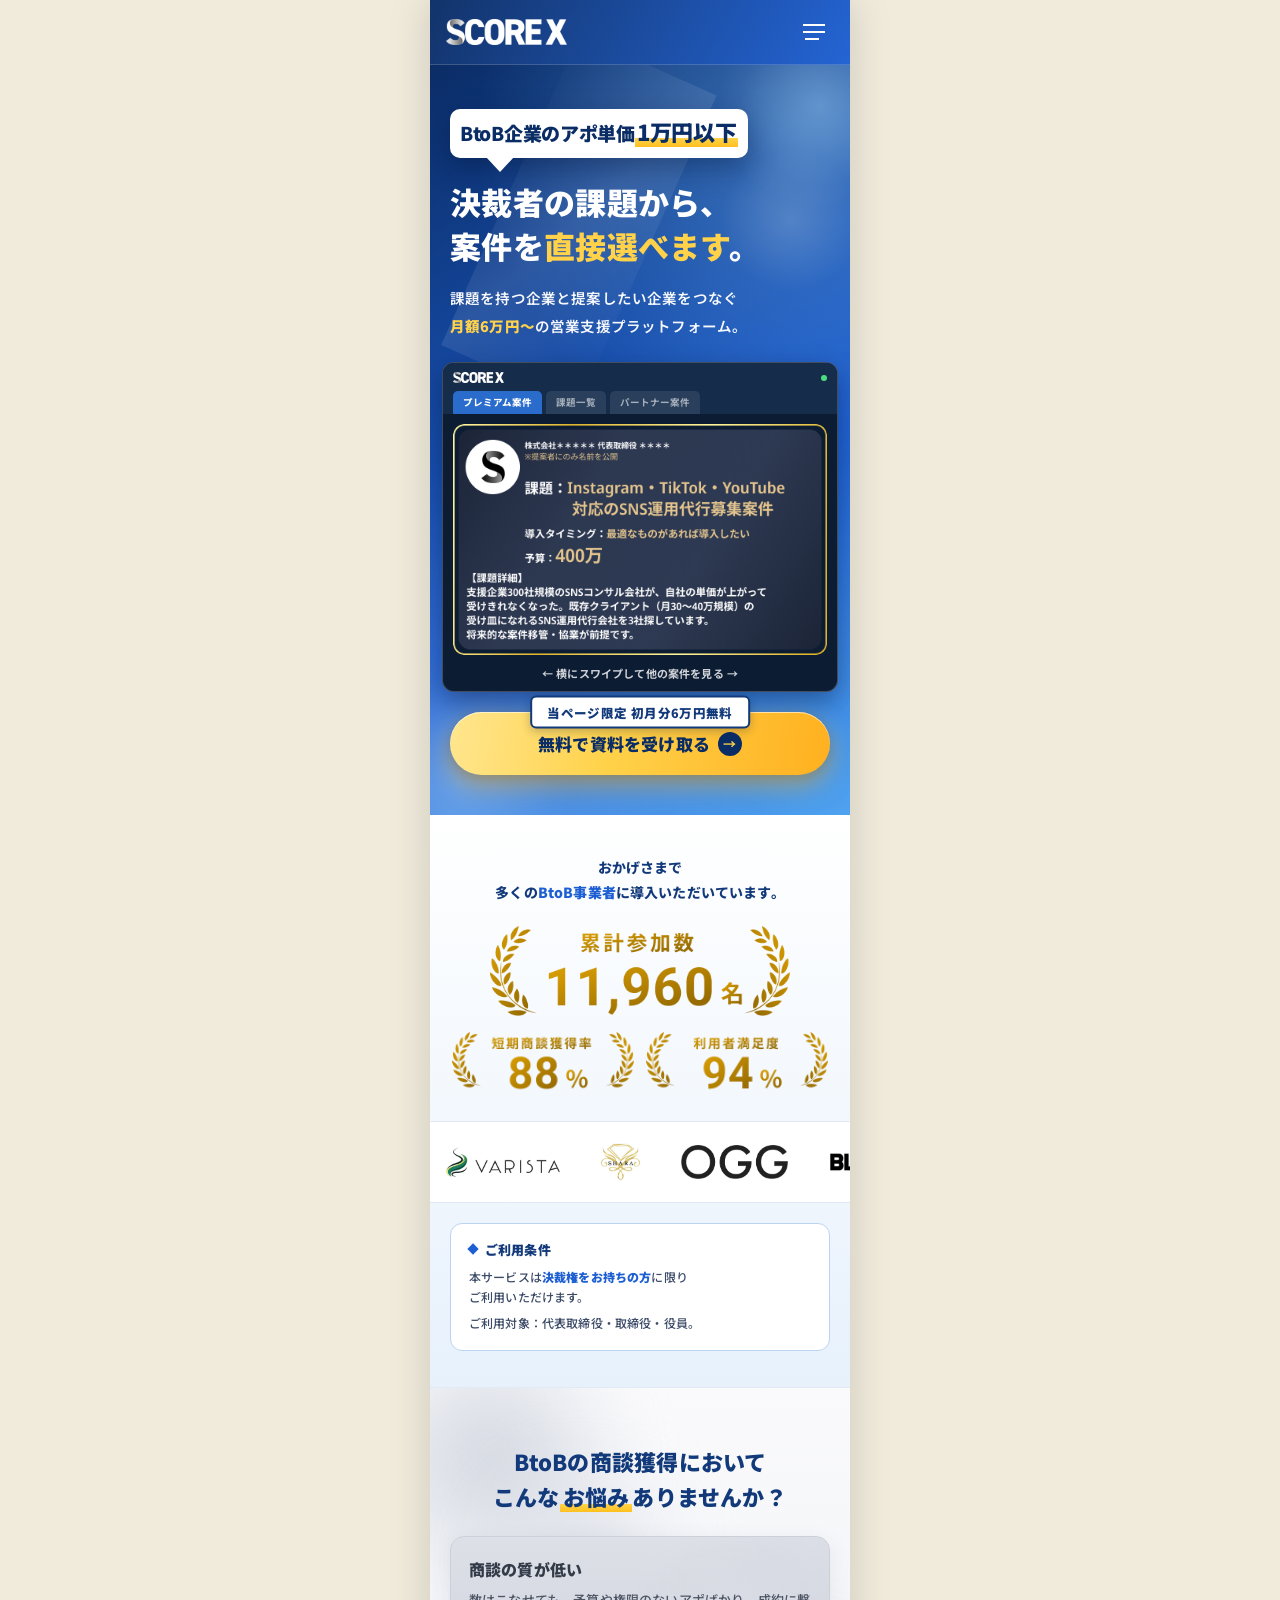
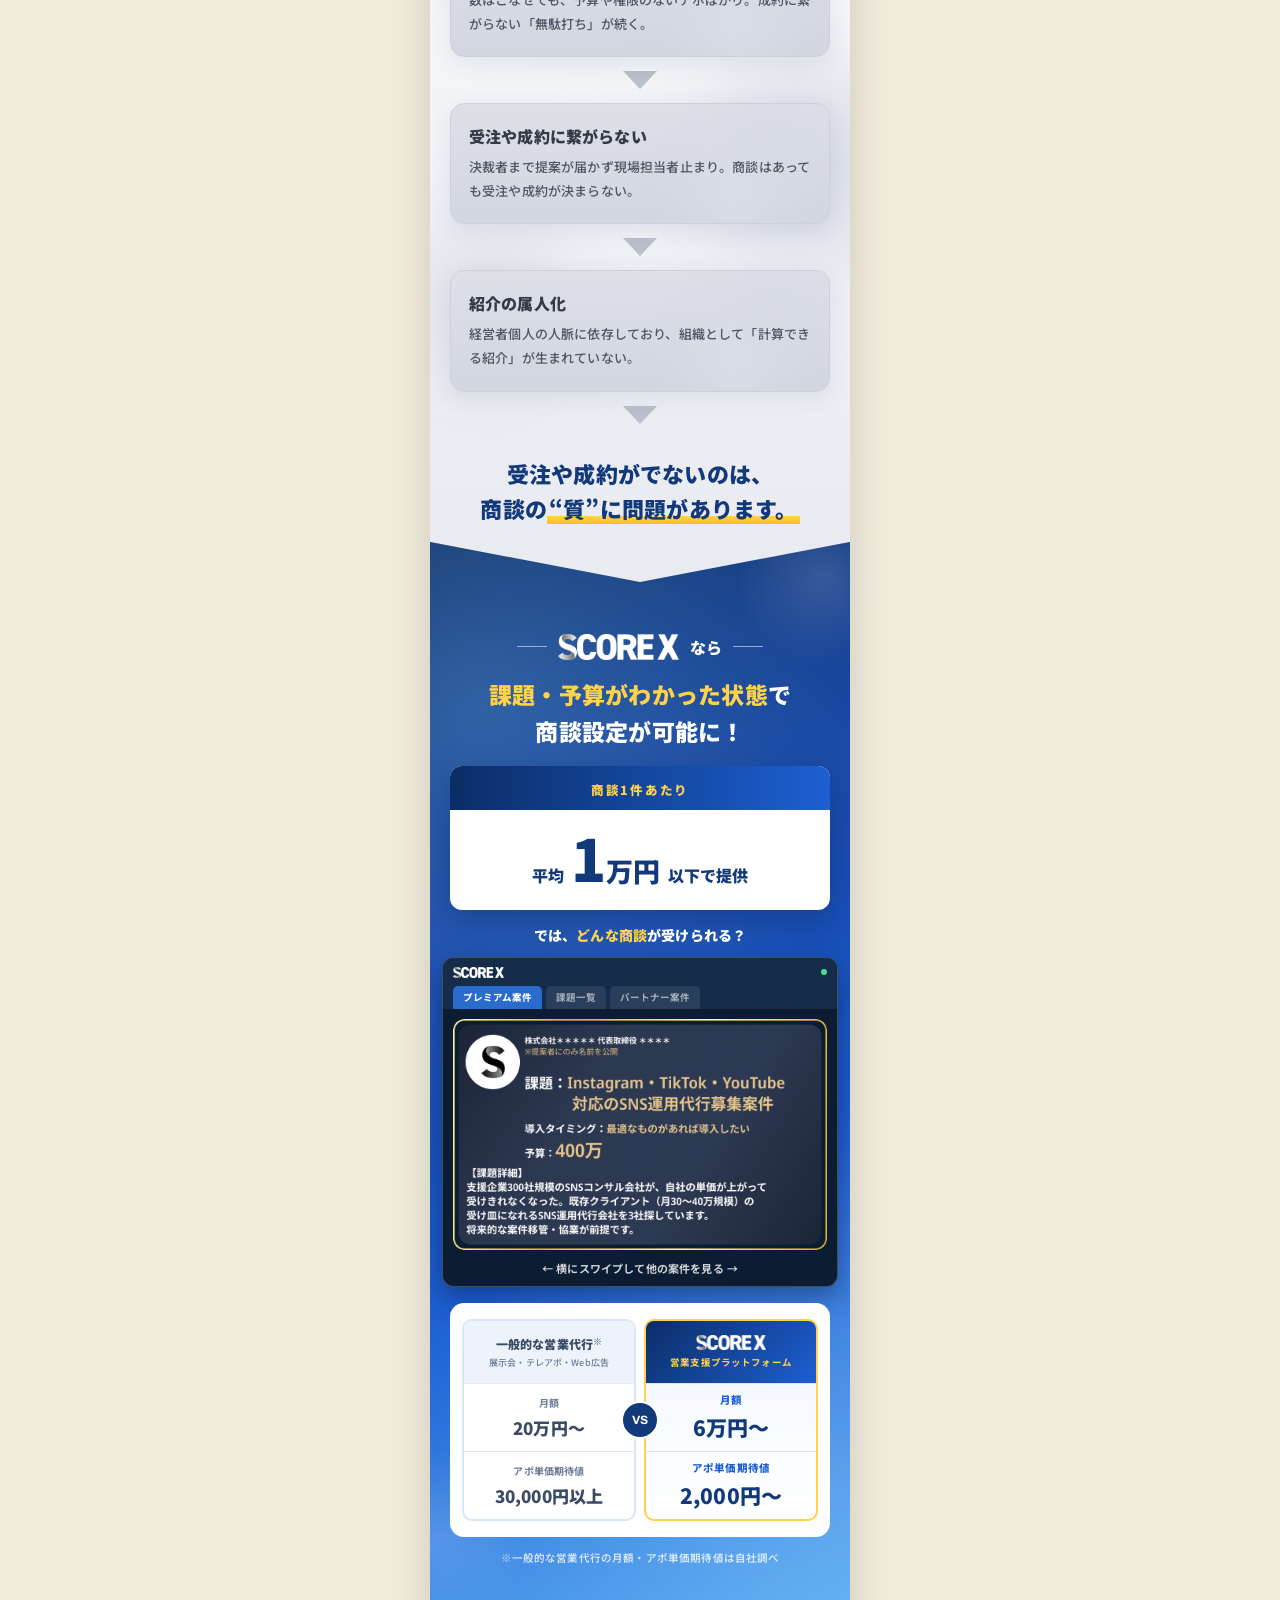
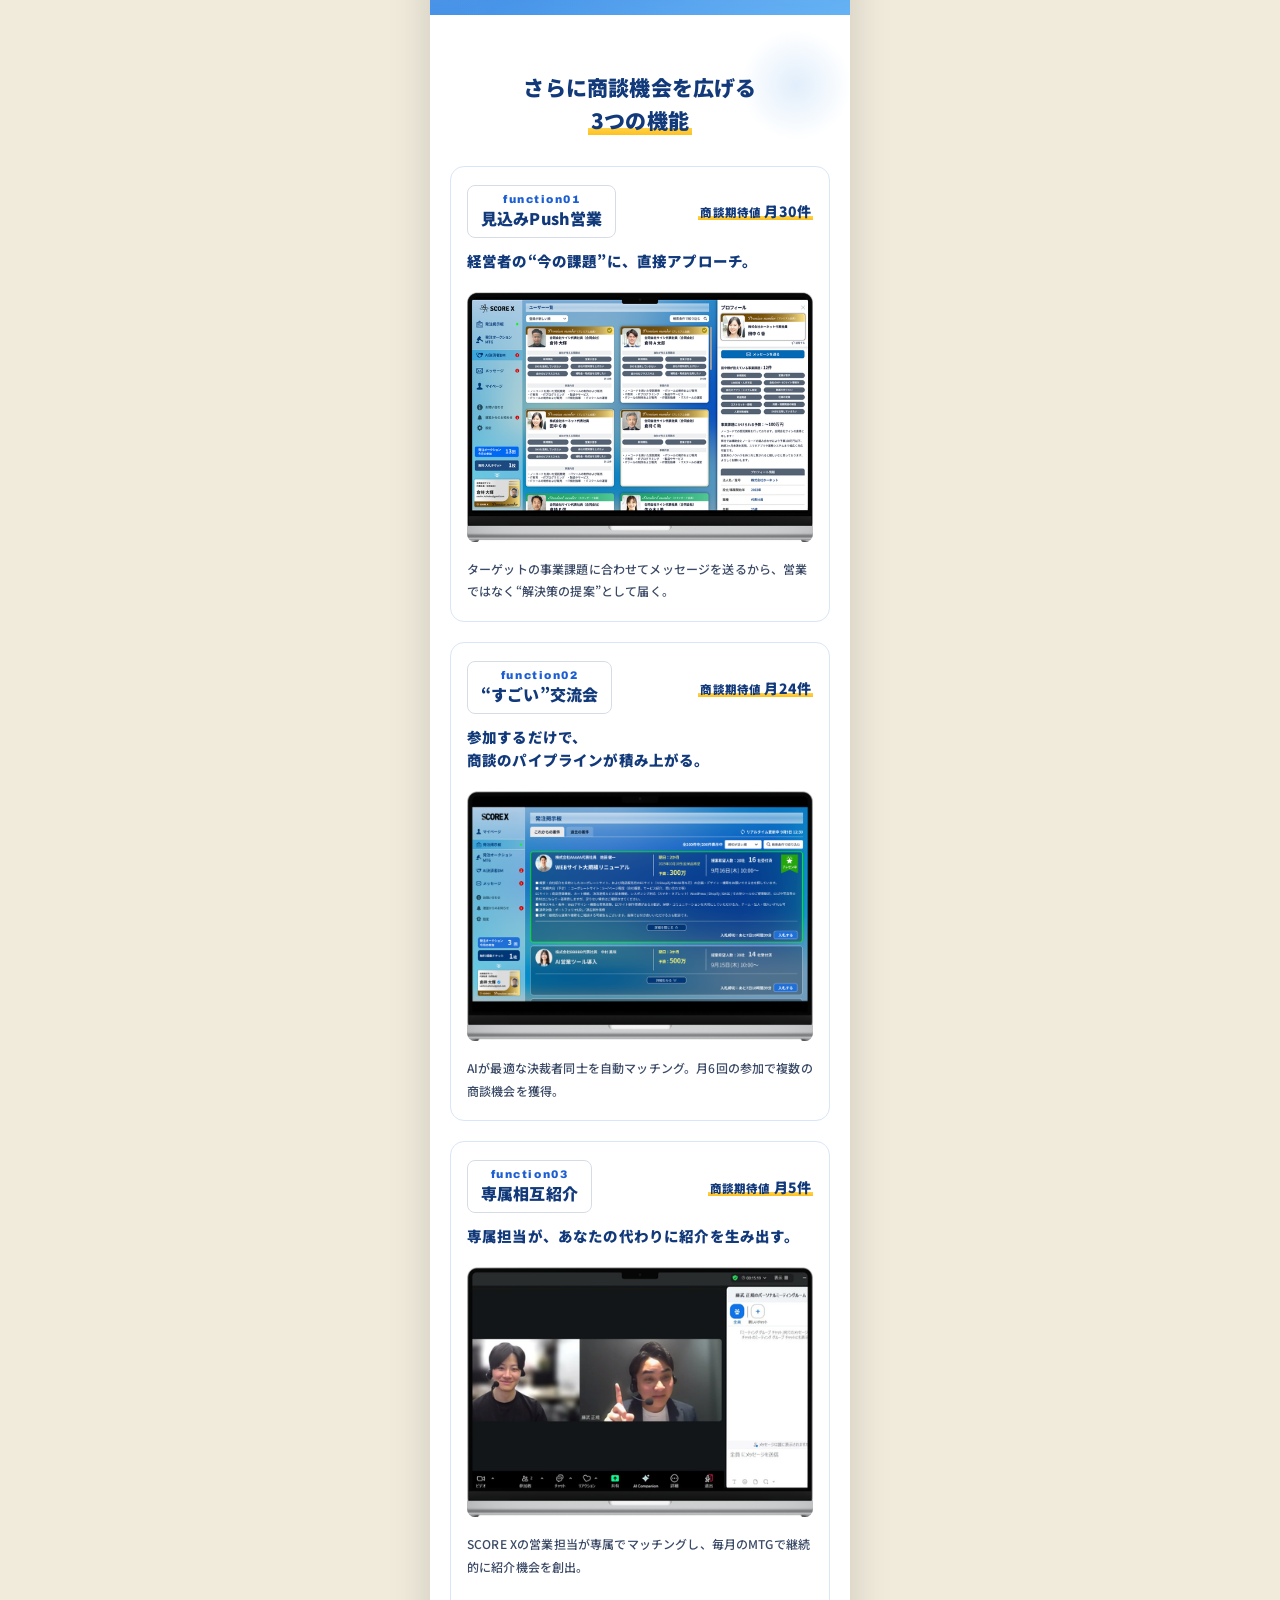
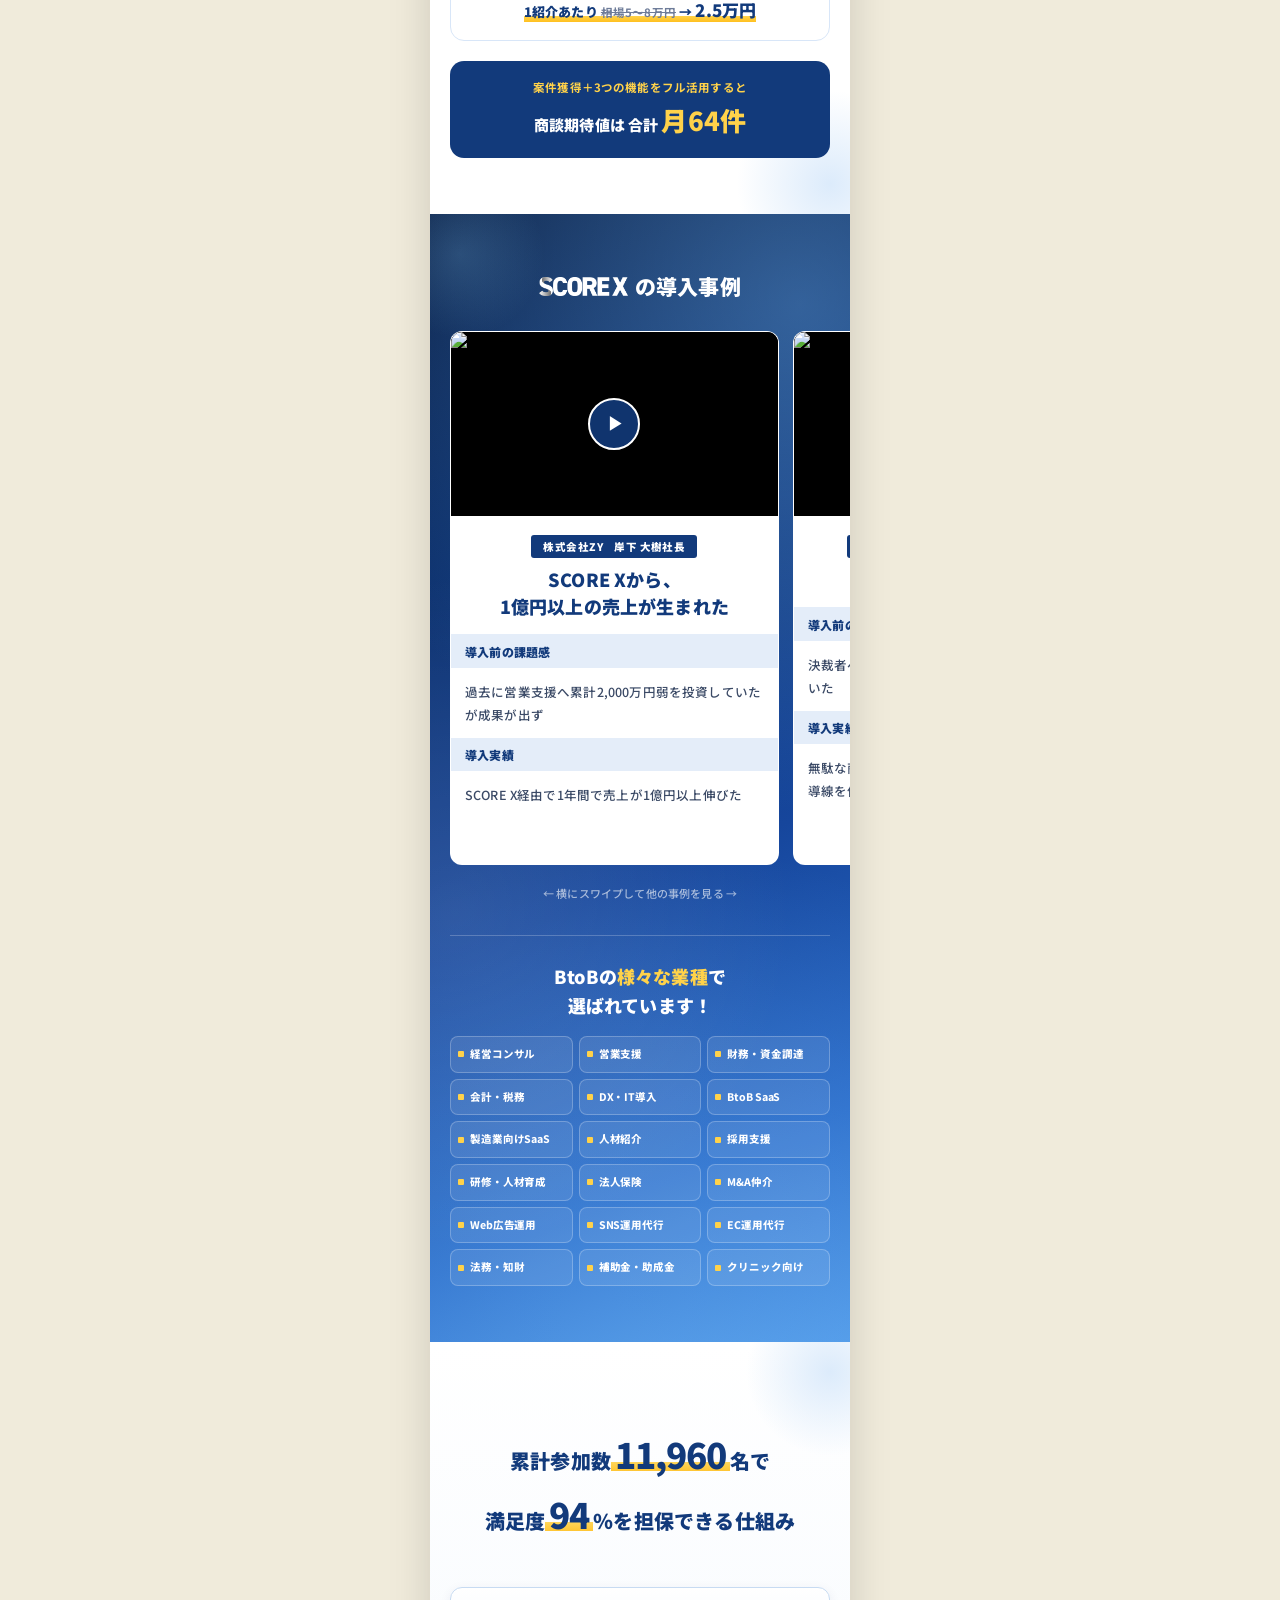
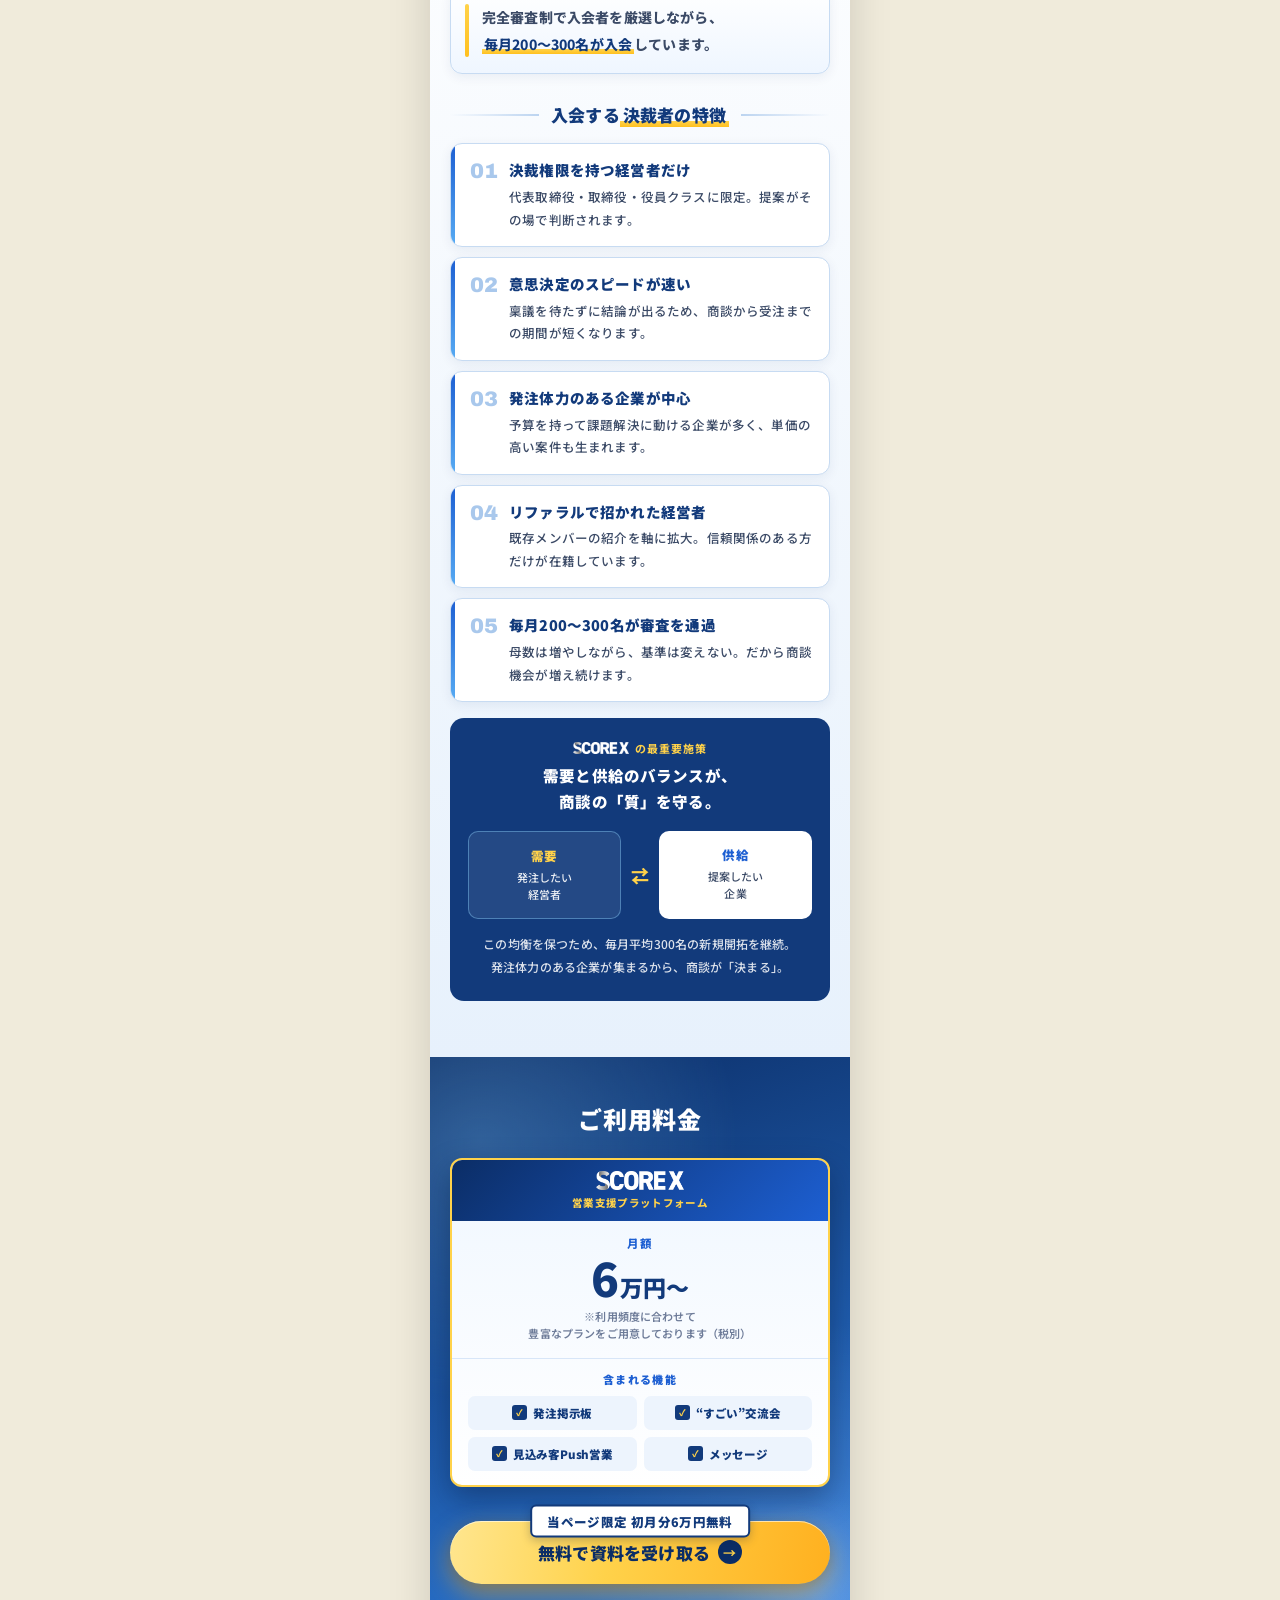
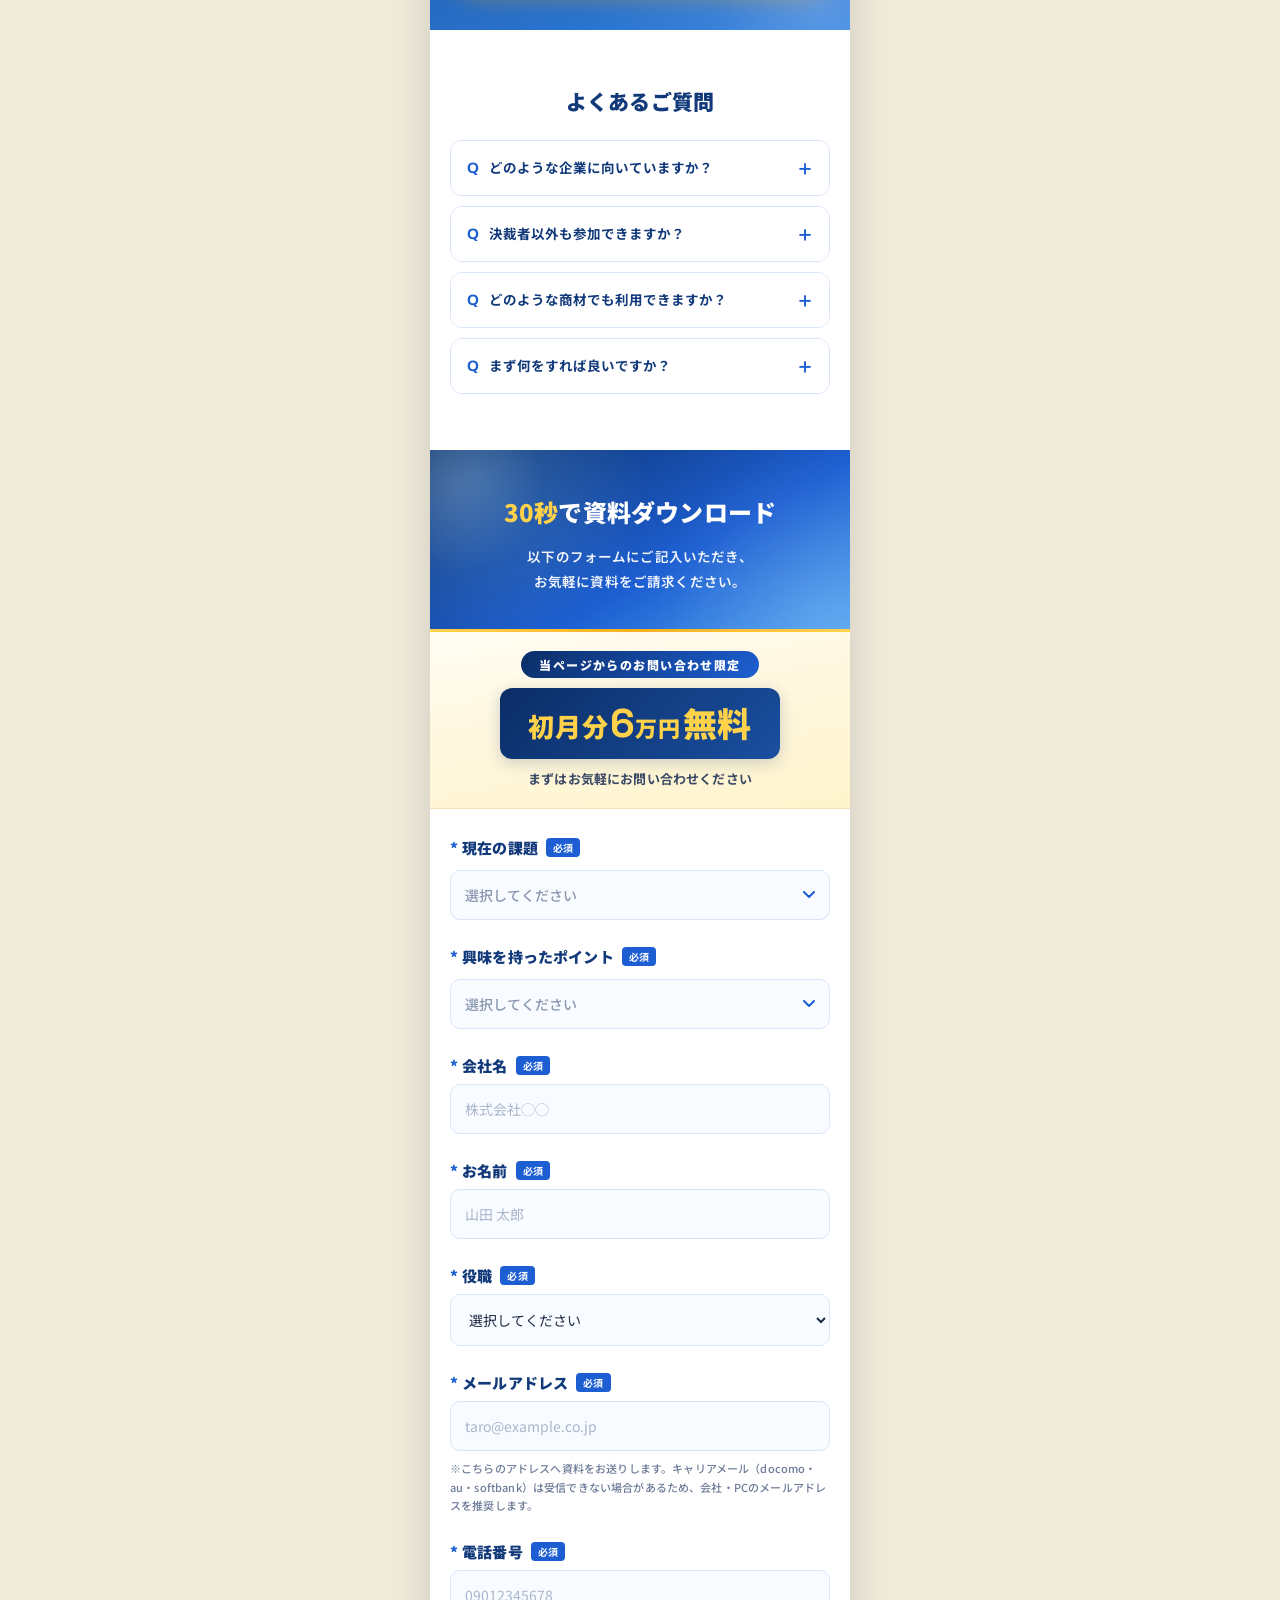
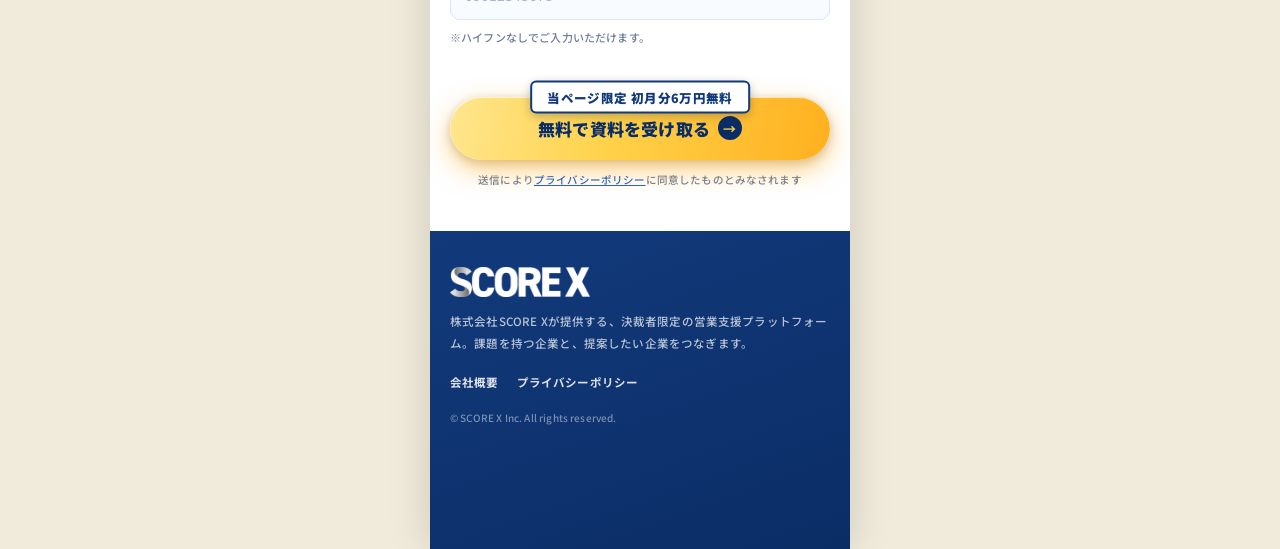
==== commit 88a96172: "Switch number font to Space Grotesk for stylish look 「6」のフォントをArchivo → Space Groteskに変更 - ジオメトリックでモ" ====
--- a/index.html
+++ b/index.html
@@ -12,7 +12,7 @@
 <!-- End Google Tag Manager -->
 <title>SCORE X｜決裁者の課題から商談獲得できる営業支援プラットフォーム</title>
 <link rel="preconnect" href="https://fonts.googleapis.com">
-<link href="https://fonts.googleapis.com/css2?family=Archivo:wght@600;700;800;900&family=Noto+Sans+JP:wght@400;500;700;900&display=swap" rel="stylesheet">
+<link href="https://fonts.googleapis.com/css2?family=Archivo:wght@600;700;800;900&family=Space+Grotesk:wght@700&family=Noto+Sans+JP:wght@400;500;700;900&display=swap" rel="stylesheet">
 <link rel="stylesheet" href="css/style.css?v=20260914d">
 </head>
 <body>
@@ -591,7 +591,7 @@
       <div style="position:absolute;top:0;left:0;right:0;height:3px;background:linear-gradient(90deg,#FFD24A,#FFB01F,#FFD24A)"></div>
       <span style="display:inline-block;background:linear-gradient(135deg,#0B2D66 0%,#1D5FD2 100%);color:#fff;font-size:12px;font-weight:900;letter-spacing:0.12em;padding:5px 18px;border-radius:100px;margin-bottom:10px">当ページからのお問い合わせ限定</span>
       <div style="display:inline-block;padding:10px 28px;border-radius:12px;background:linear-gradient(135deg,#0B2D66 0%,#1A4FA0 100%);box-shadow:0 4px 16px rgba(11,45,102,0.2)">
-        <p style="margin:0;font-size:26px;font-weight:900;color:#FFD24A;letter-spacing:0.04em">初月分<span style="font-family:'Archivo','Noto Sans JP',sans-serif;font-size:36px;letter-spacing:-0.01em;margin:0 1px;color:#FFD24A">6</span><span style="font-size:22px">万円</span><span style="font-family:'Archivo','Noto Sans JP',sans-serif;font-size:34px;letter-spacing:-0.01em;margin:0 2px">無料</span></p>
+        <p style="margin:0;font-size:26px;font-weight:900;color:#FFD24A;letter-spacing:0.04em">初月分<span style="font-family:'Space Grotesk','Noto Sans JP',sans-serif;font-size:40px;font-weight:700;letter-spacing:-0.02em;margin:0 1px;color:#FFD24A">6</span><span style="font-size:22px">万円</span><span style="font-family:'Archivo','Noto Sans JP',sans-serif;font-size:34px;letter-spacing:-0.01em;margin:0 2px">無料</span></p>
       </div>
       <p style="margin:10px 0 0;font-size:13px;font-weight:700;color:#3B4A66">まずはお気軽にお問い合わせください</p>
     </div>
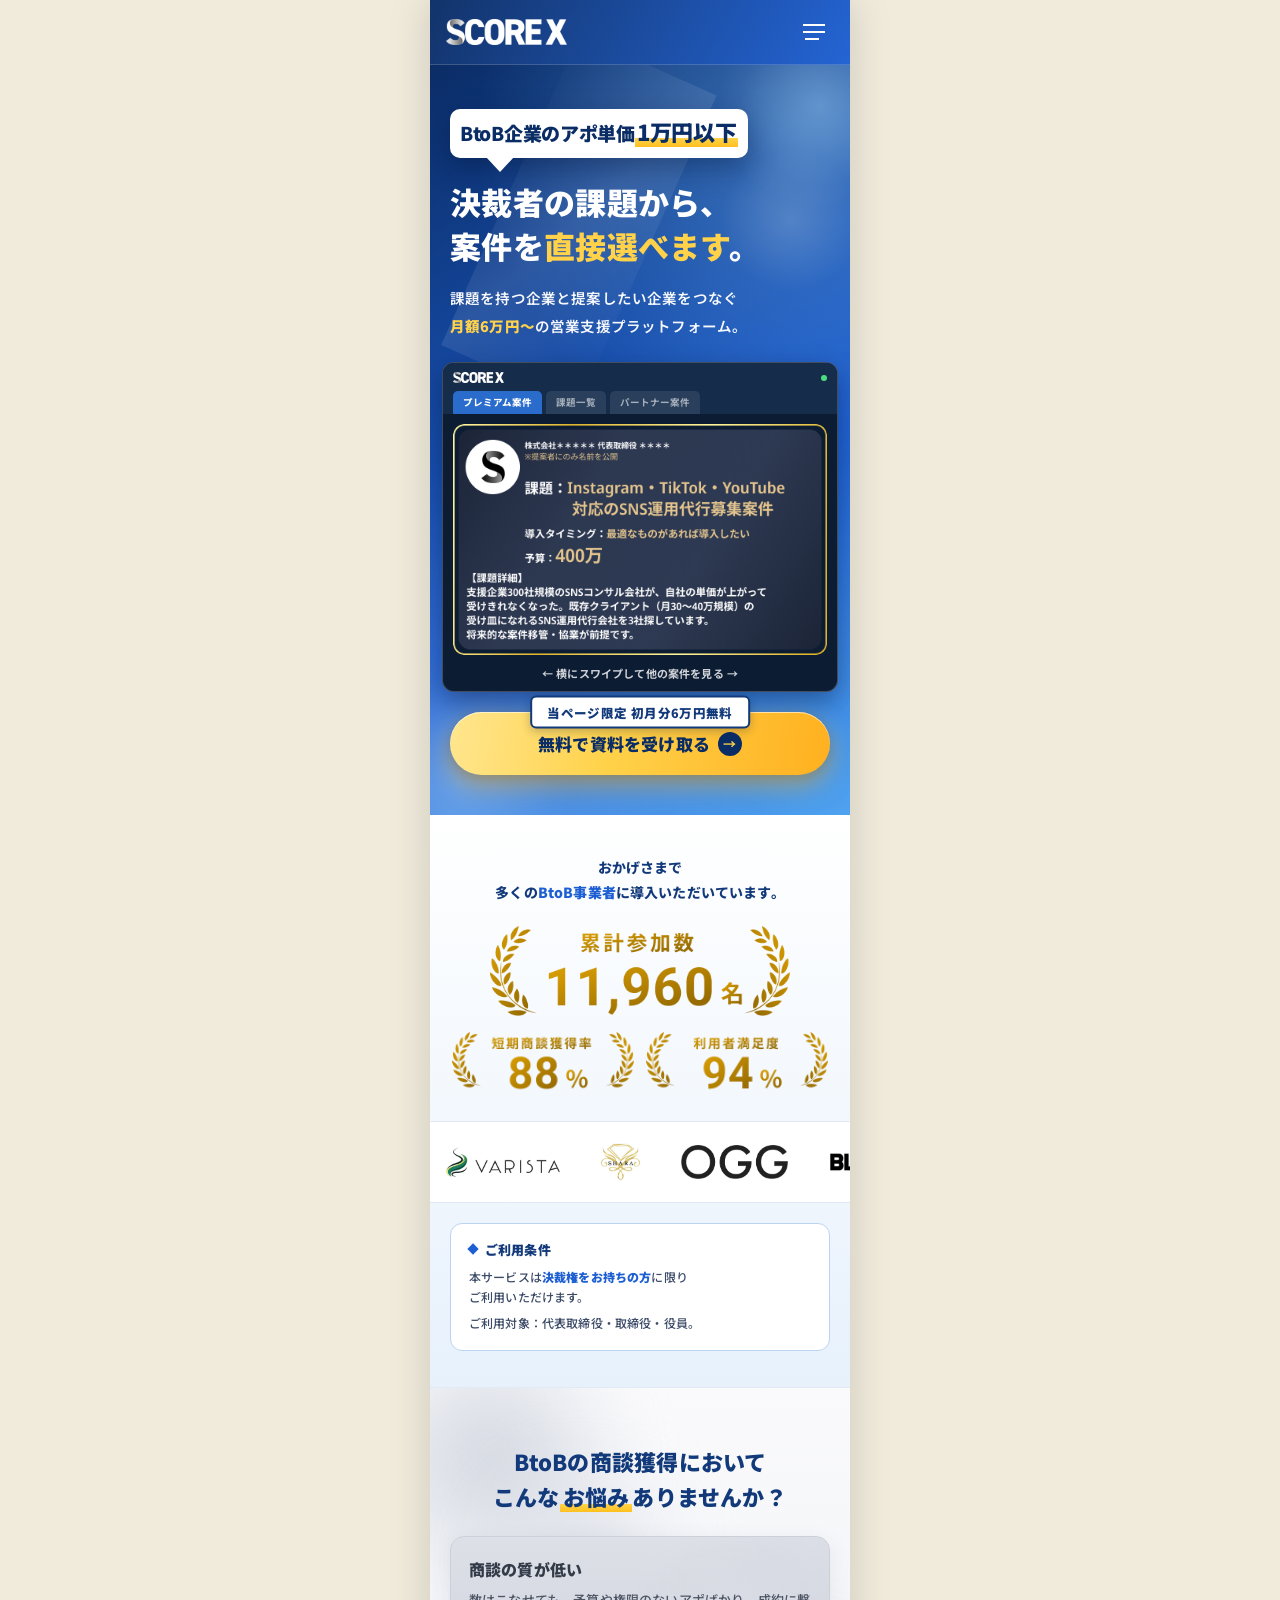
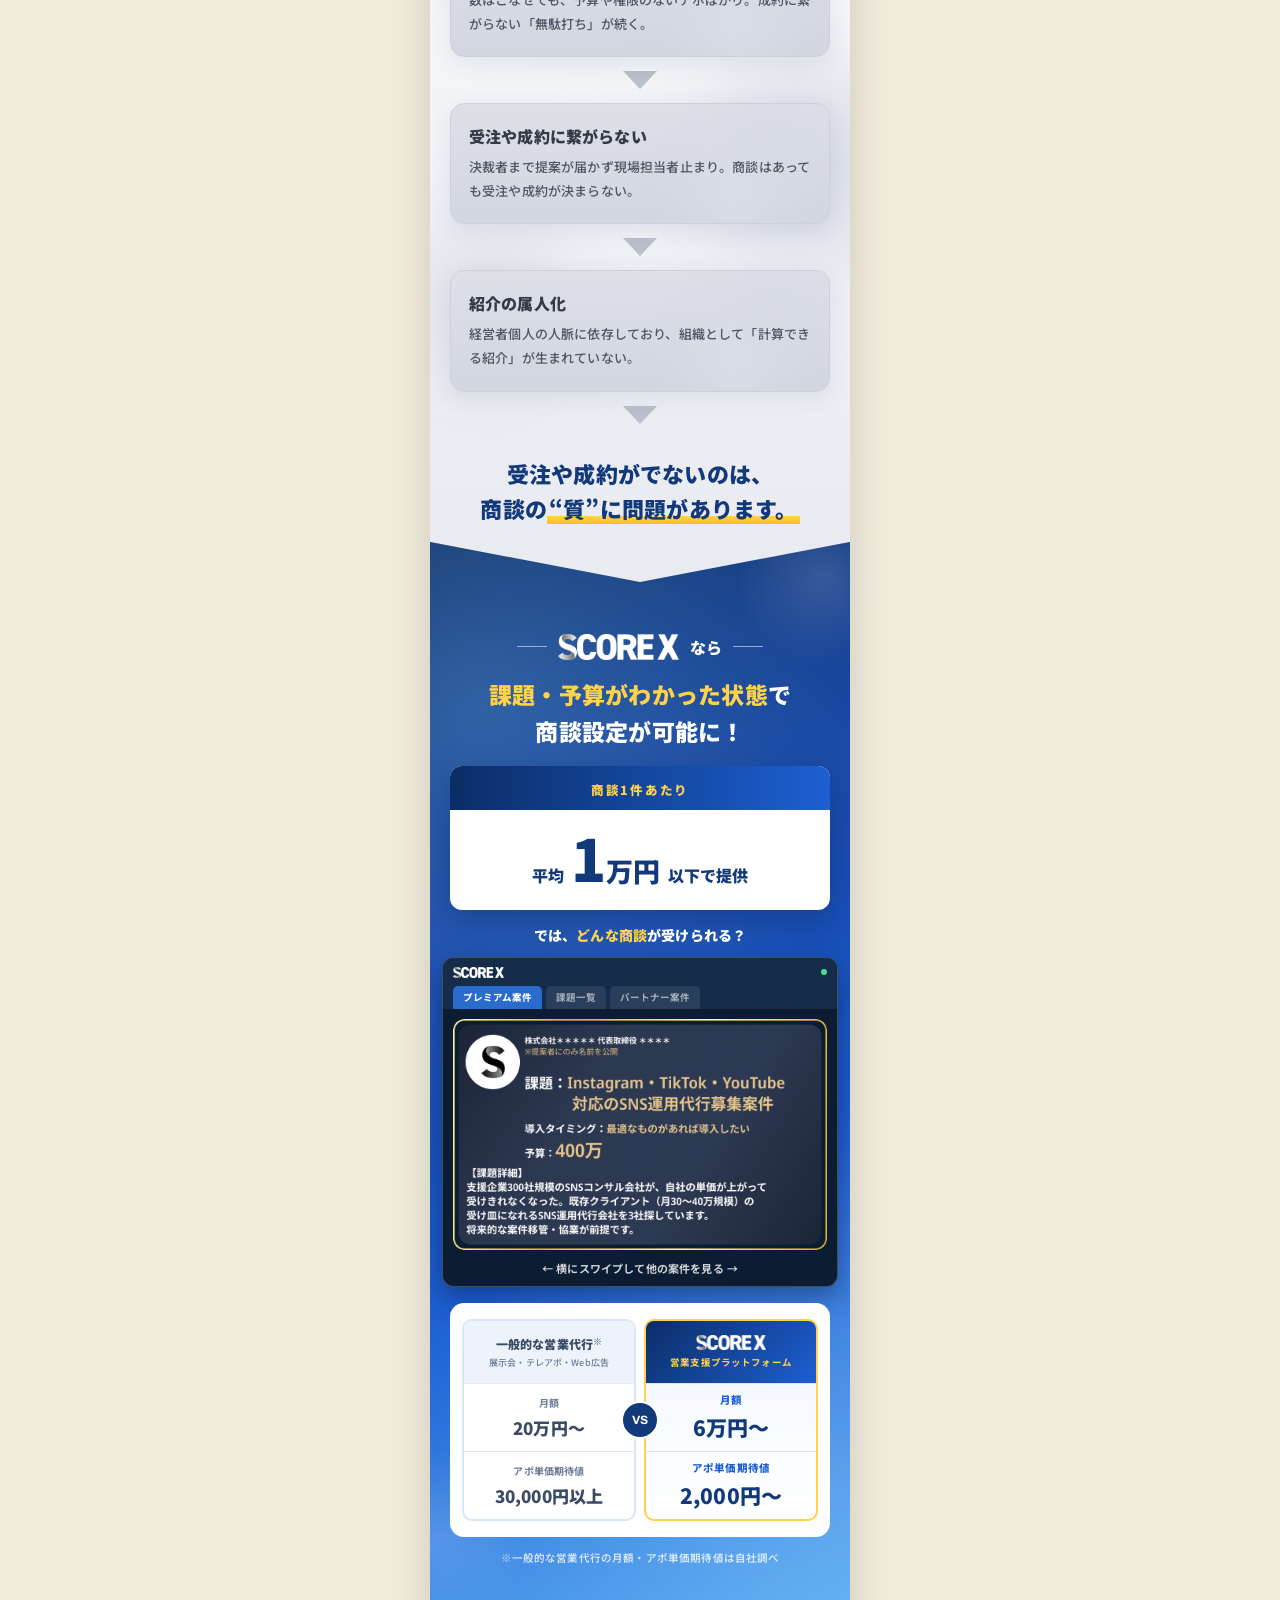
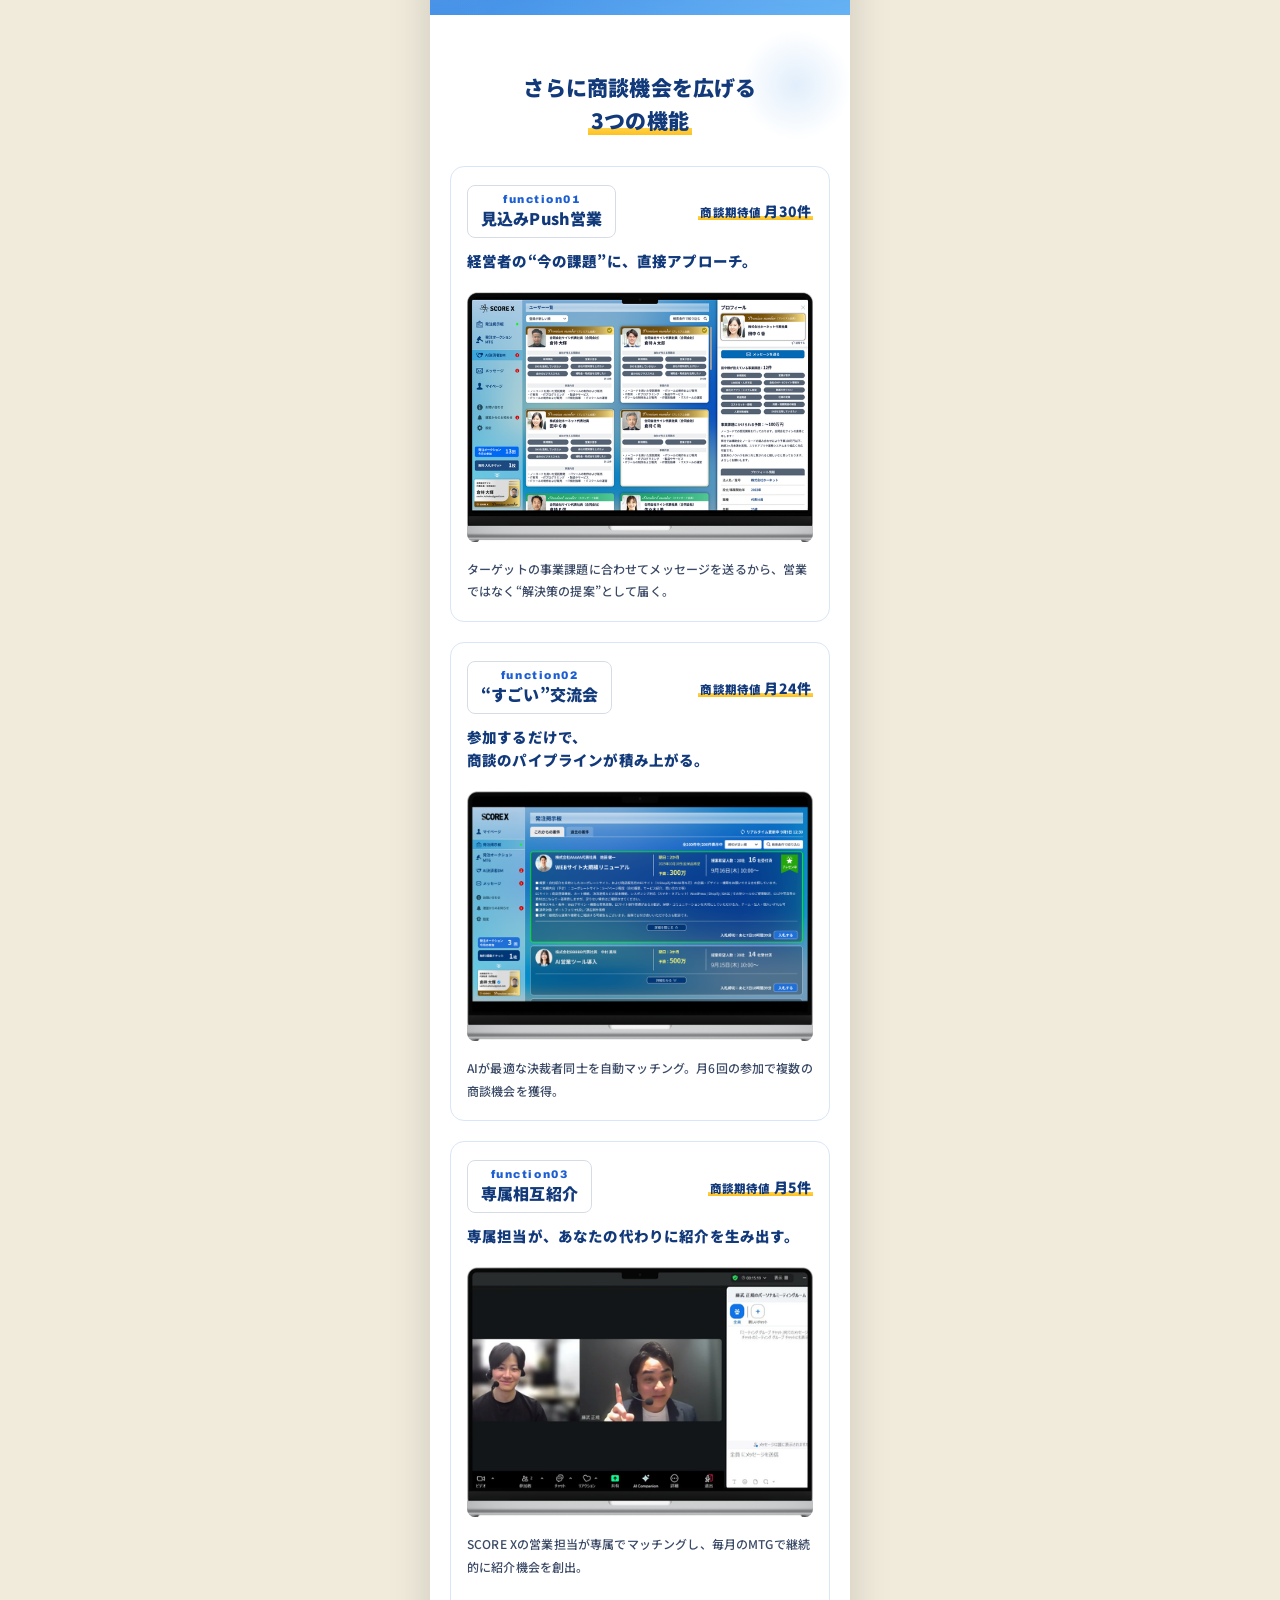
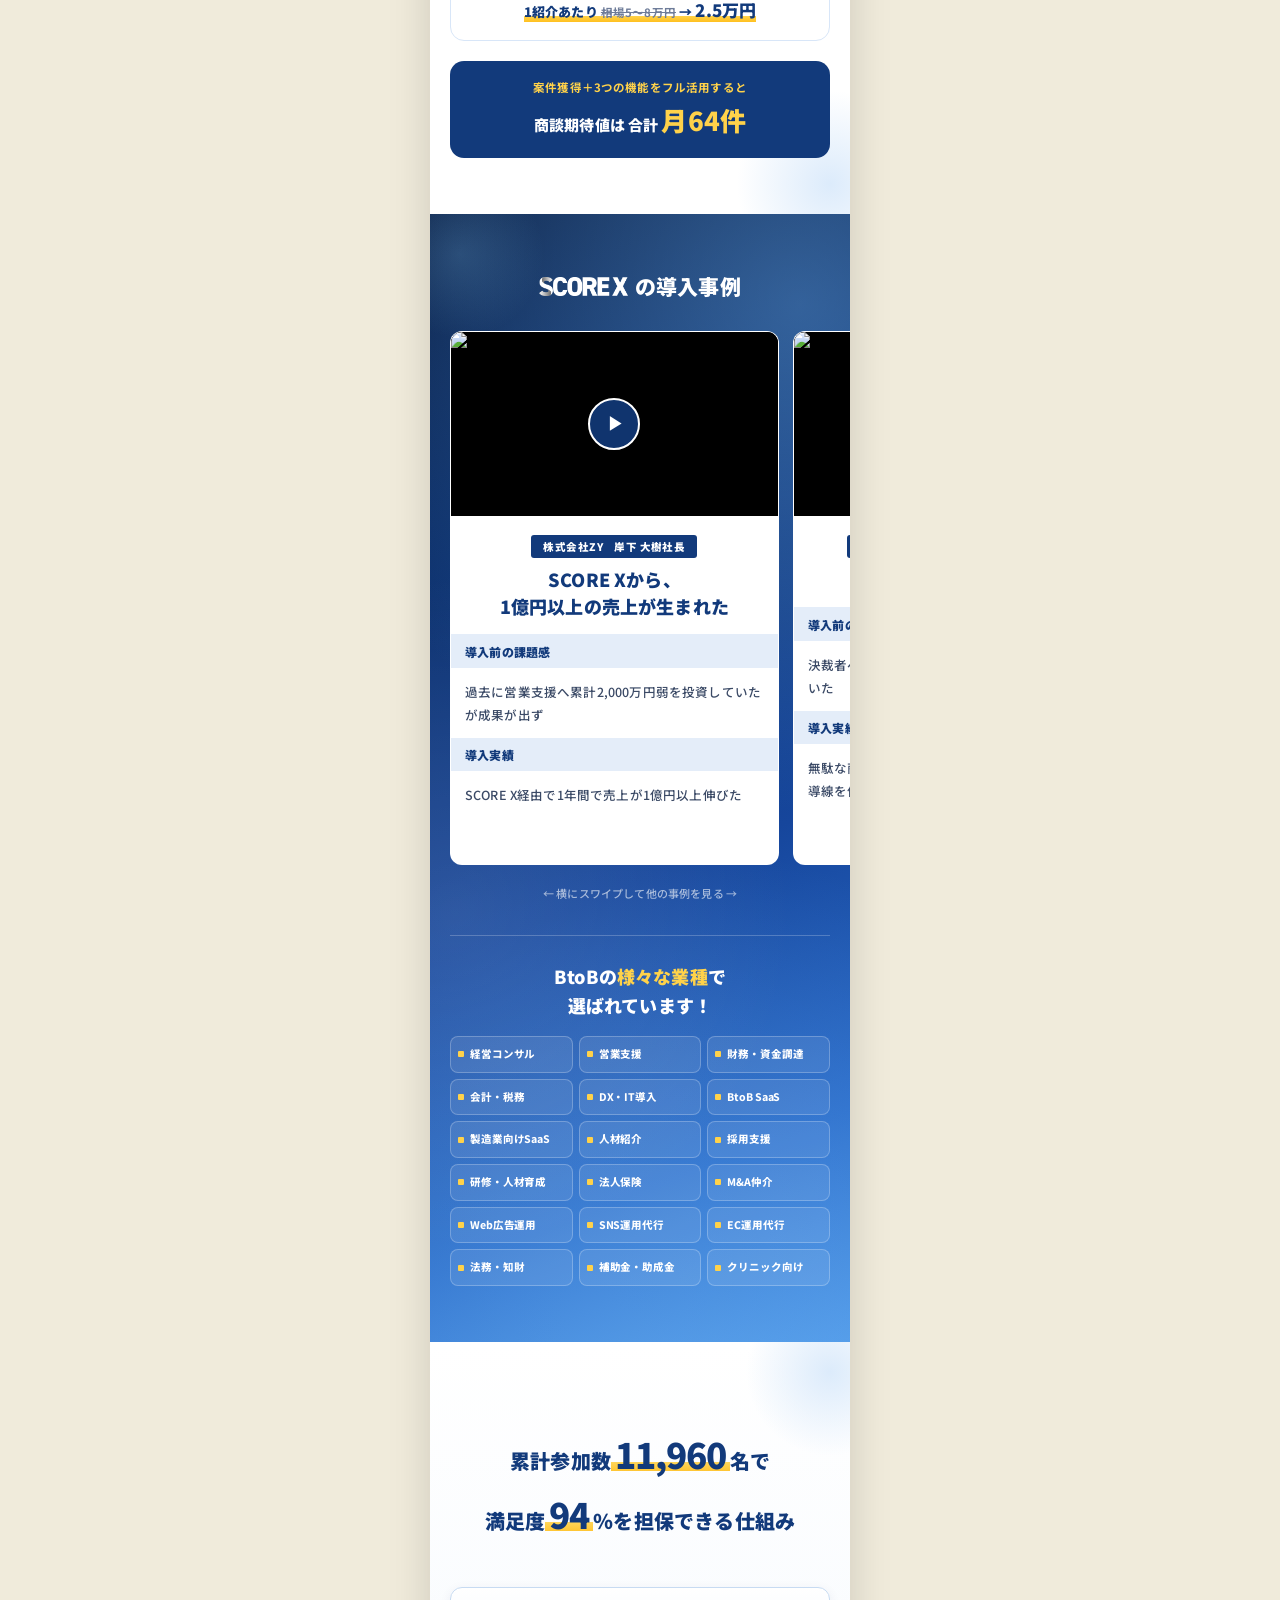
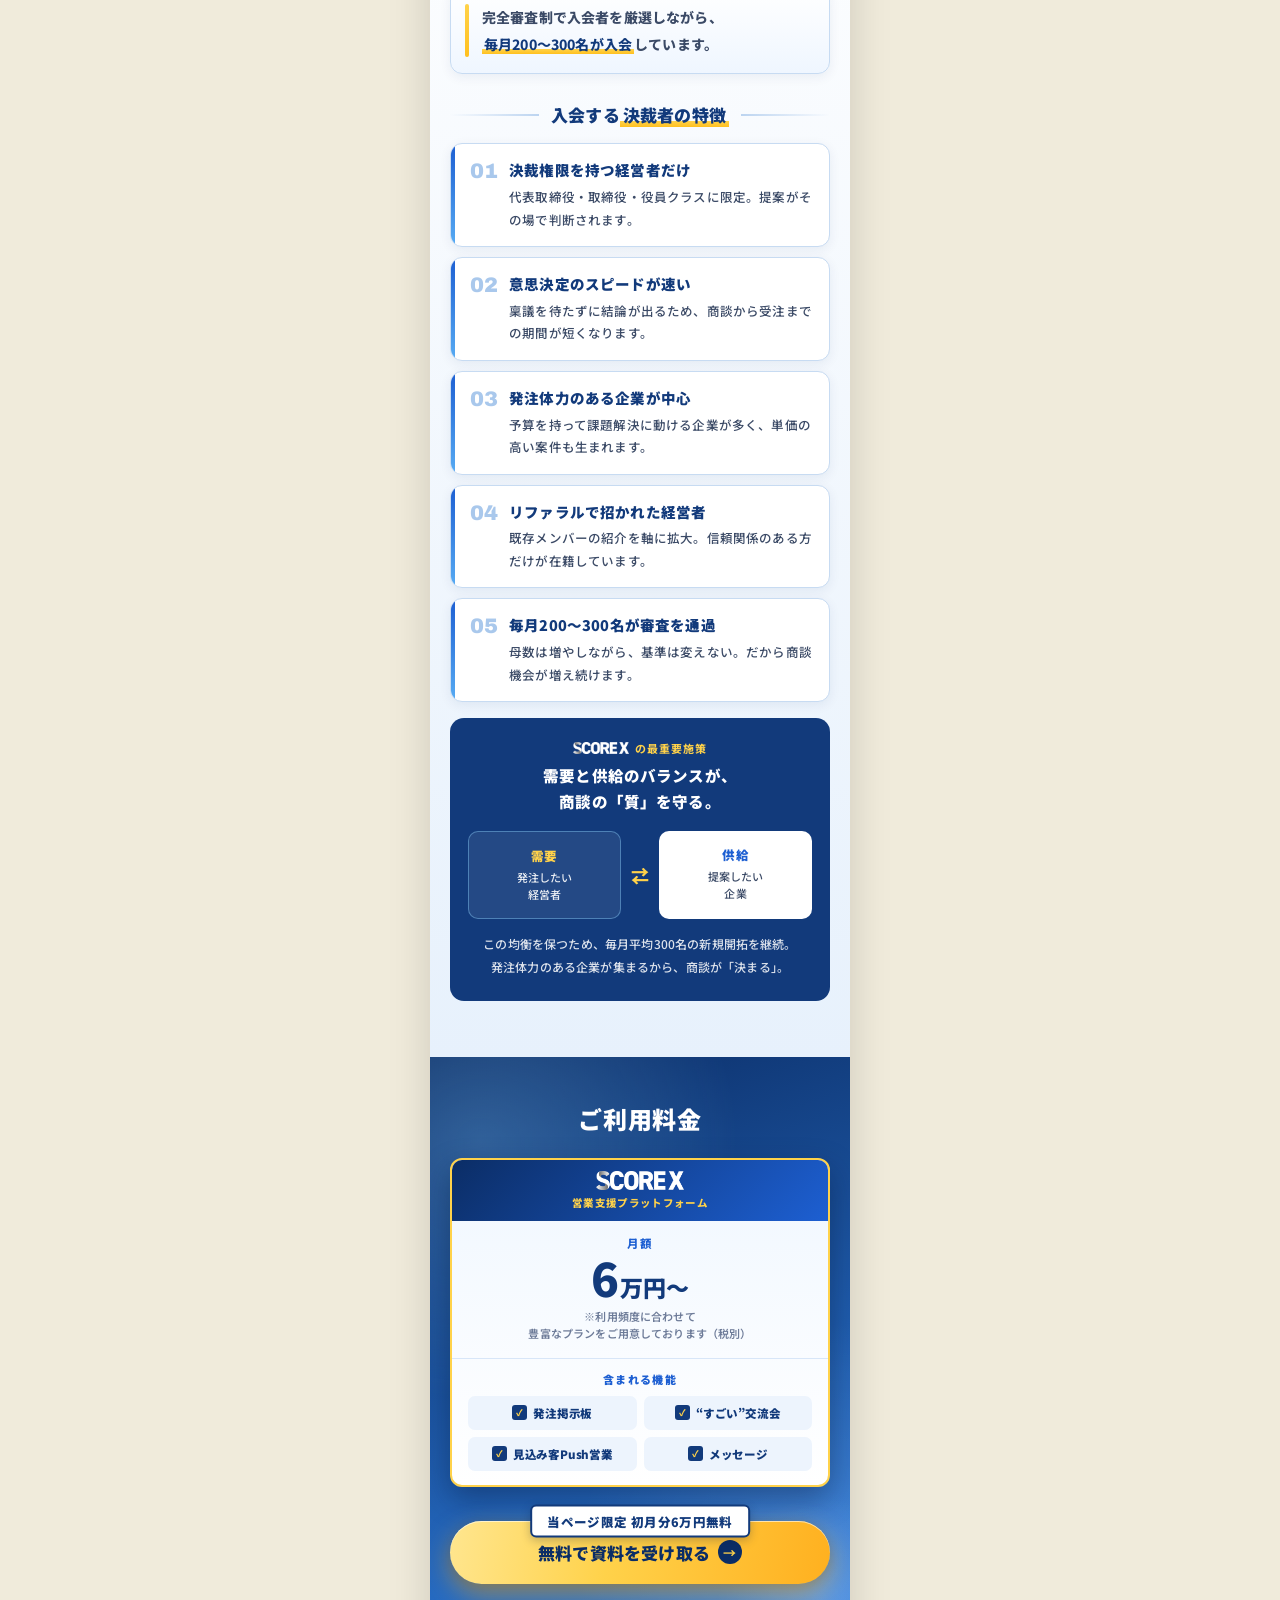
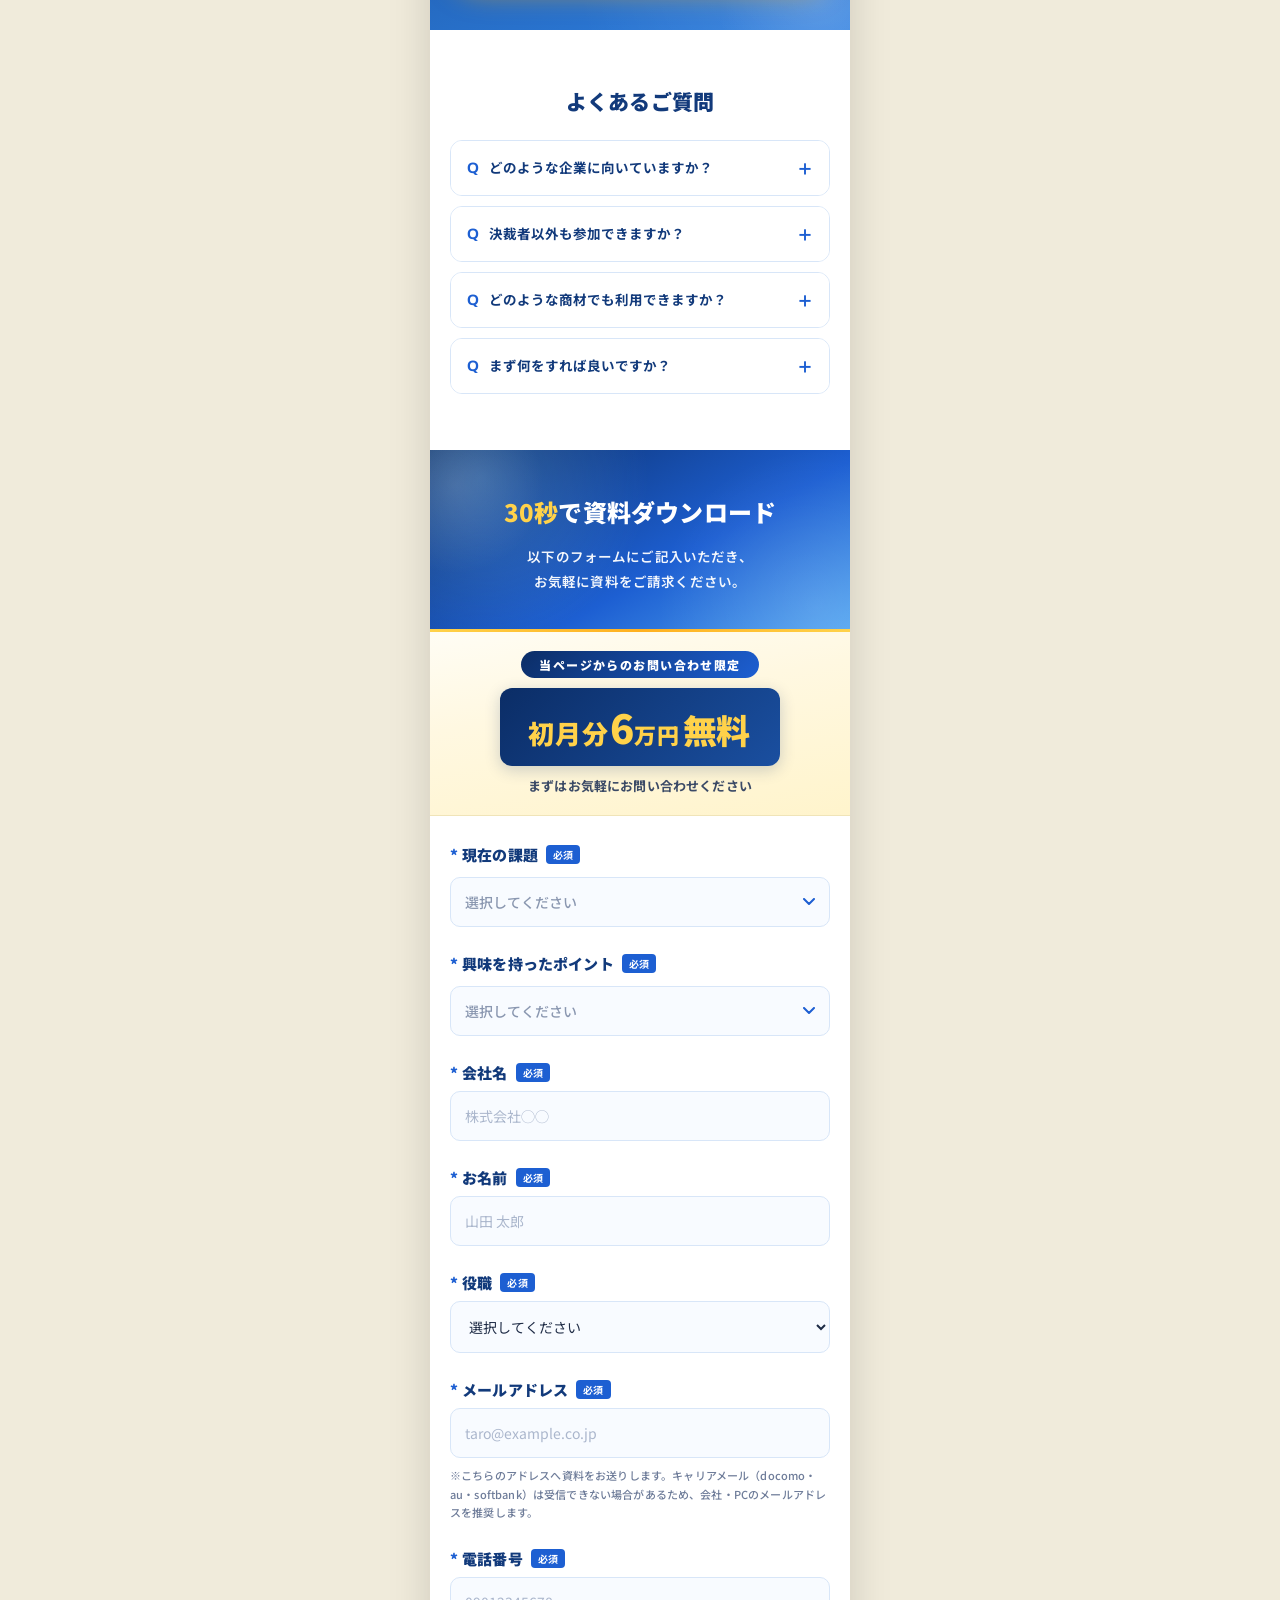
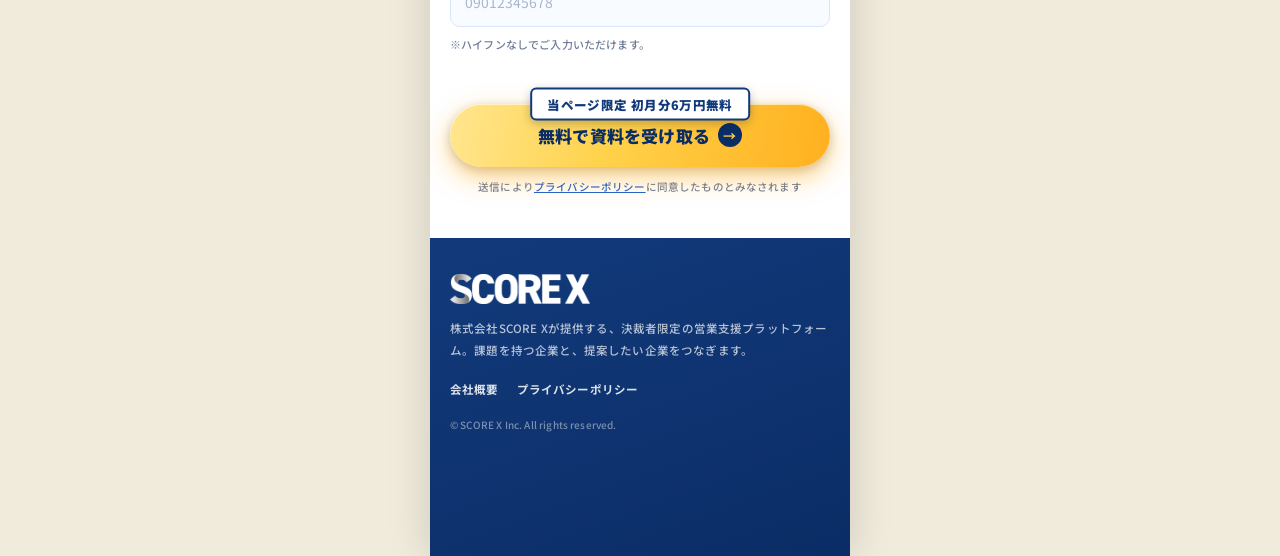
==== commit b78c0940: "Switch 6 font to Noto Sans JP 900 Co-Authored-By: Claude Opus 4.6 (1M context) <noreply@anthropic.co" ====
--- a/index.html
+++ b/index.html
@@ -591,7 +591,7 @@
       <div style="position:absolute;top:0;left:0;right:0;height:3px;background:linear-gradient(90deg,#FFD24A,#FFB01F,#FFD24A)"></div>
       <span style="display:inline-block;background:linear-gradient(135deg,#0B2D66 0%,#1D5FD2 100%);color:#fff;font-size:12px;font-weight:900;letter-spacing:0.12em;padding:5px 18px;border-radius:100px;margin-bottom:10px">当ページからのお問い合わせ限定</span>
       <div style="display:inline-block;padding:10px 28px;border-radius:12px;background:linear-gradient(135deg,#0B2D66 0%,#1A4FA0 100%);box-shadow:0 4px 16px rgba(11,45,102,0.2)">
-        <p style="margin:0;font-size:26px;font-weight:900;color:#FFD24A;letter-spacing:0.04em">初月分<span style="font-family:'Space Grotesk','Noto Sans JP',sans-serif;font-size:40px;font-weight:700;letter-spacing:-0.02em;margin:0 1px;color:#FFD24A">6</span><span style="font-size:22px">万円</span><span style="font-family:'Archivo','Noto Sans JP',sans-serif;font-size:34px;letter-spacing:-0.01em;margin:0 2px">無料</span></p>
+        <p style="margin:0;font-size:26px;font-weight:900;color:#FFD24A;letter-spacing:0.04em">初月分<span style="font-family:'Noto Sans JP',sans-serif;font-size:40px;font-weight:900;letter-spacing:-0.02em;margin:0 1px;color:#FFD24A">6</span><span style="font-size:22px">万円</span><span style="font-family:'Archivo','Noto Sans JP',sans-serif;font-size:34px;letter-spacing:-0.01em;margin:0 2px">無料</span></p>
       </div>
       <p style="margin:10px 0 0;font-size:13px;font-weight:700;color:#3B4A66">まずはお気軽にお問い合わせください</p>
     </div>
